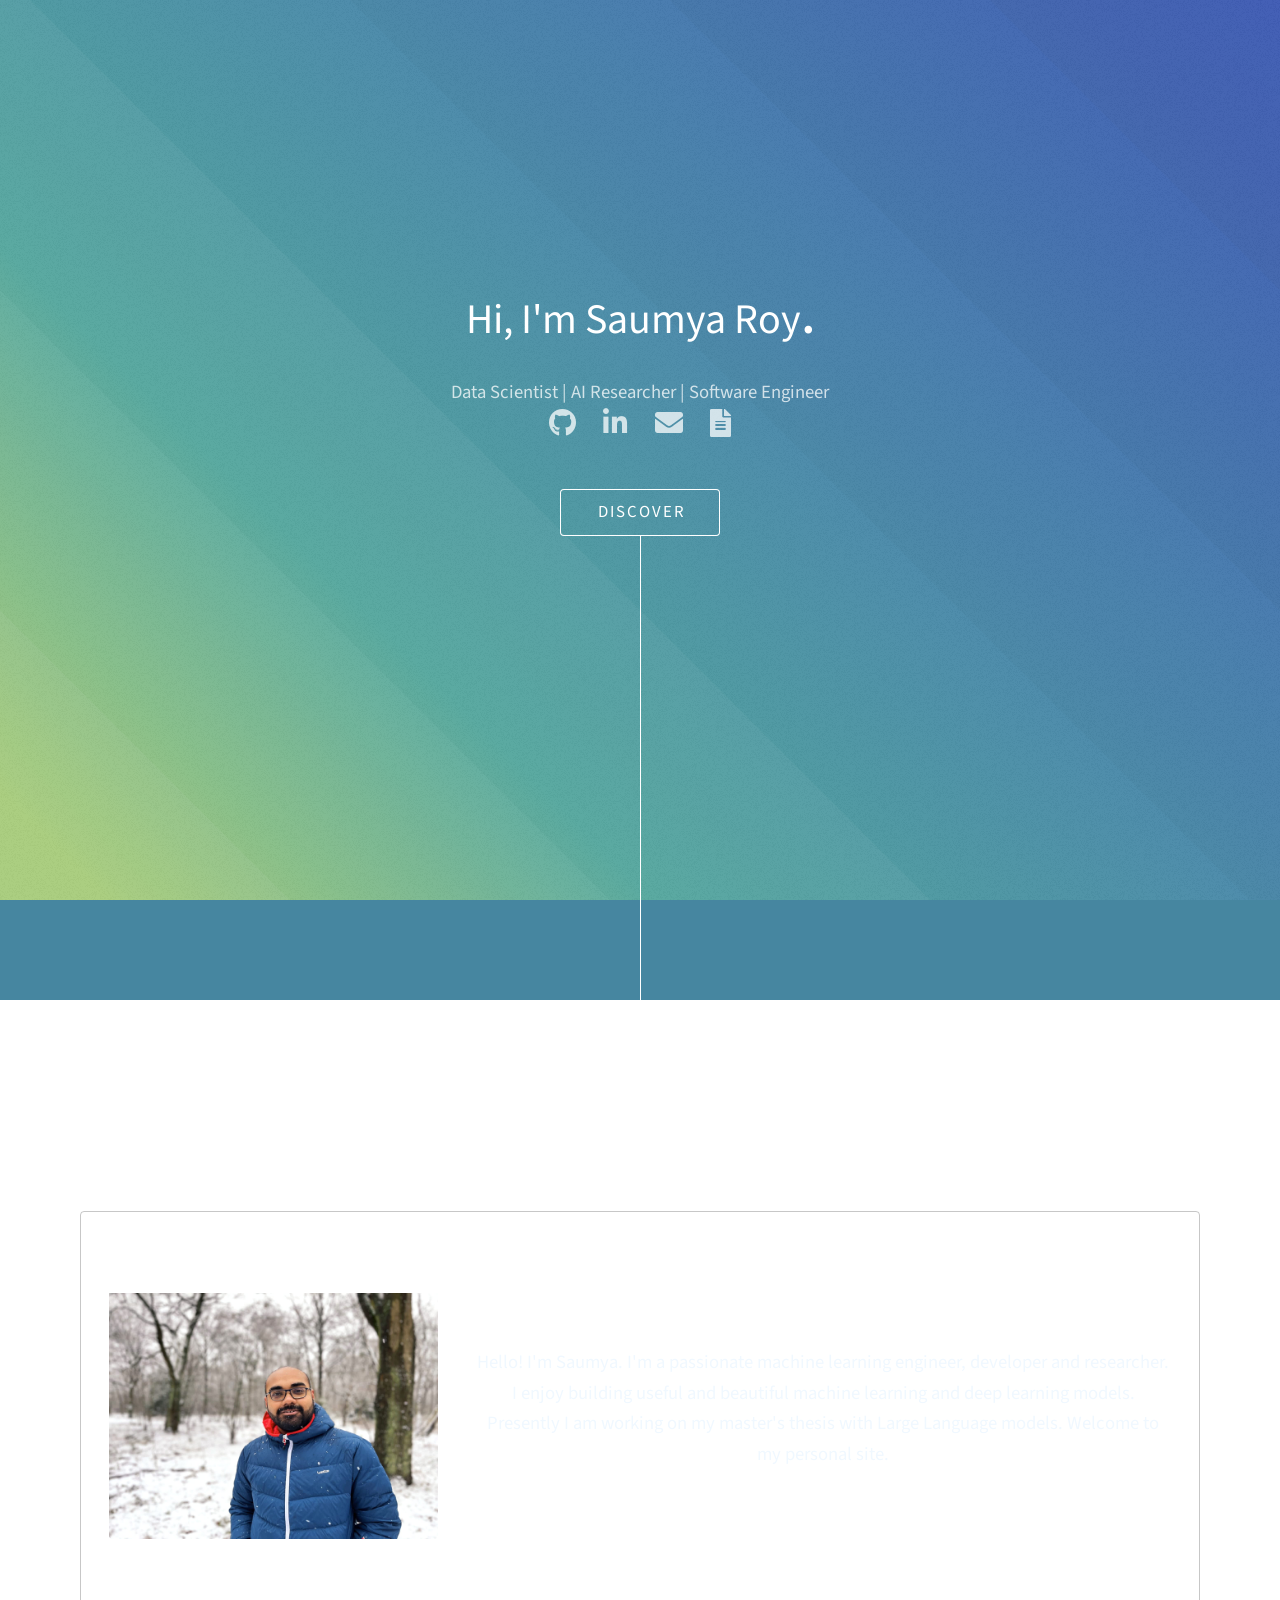
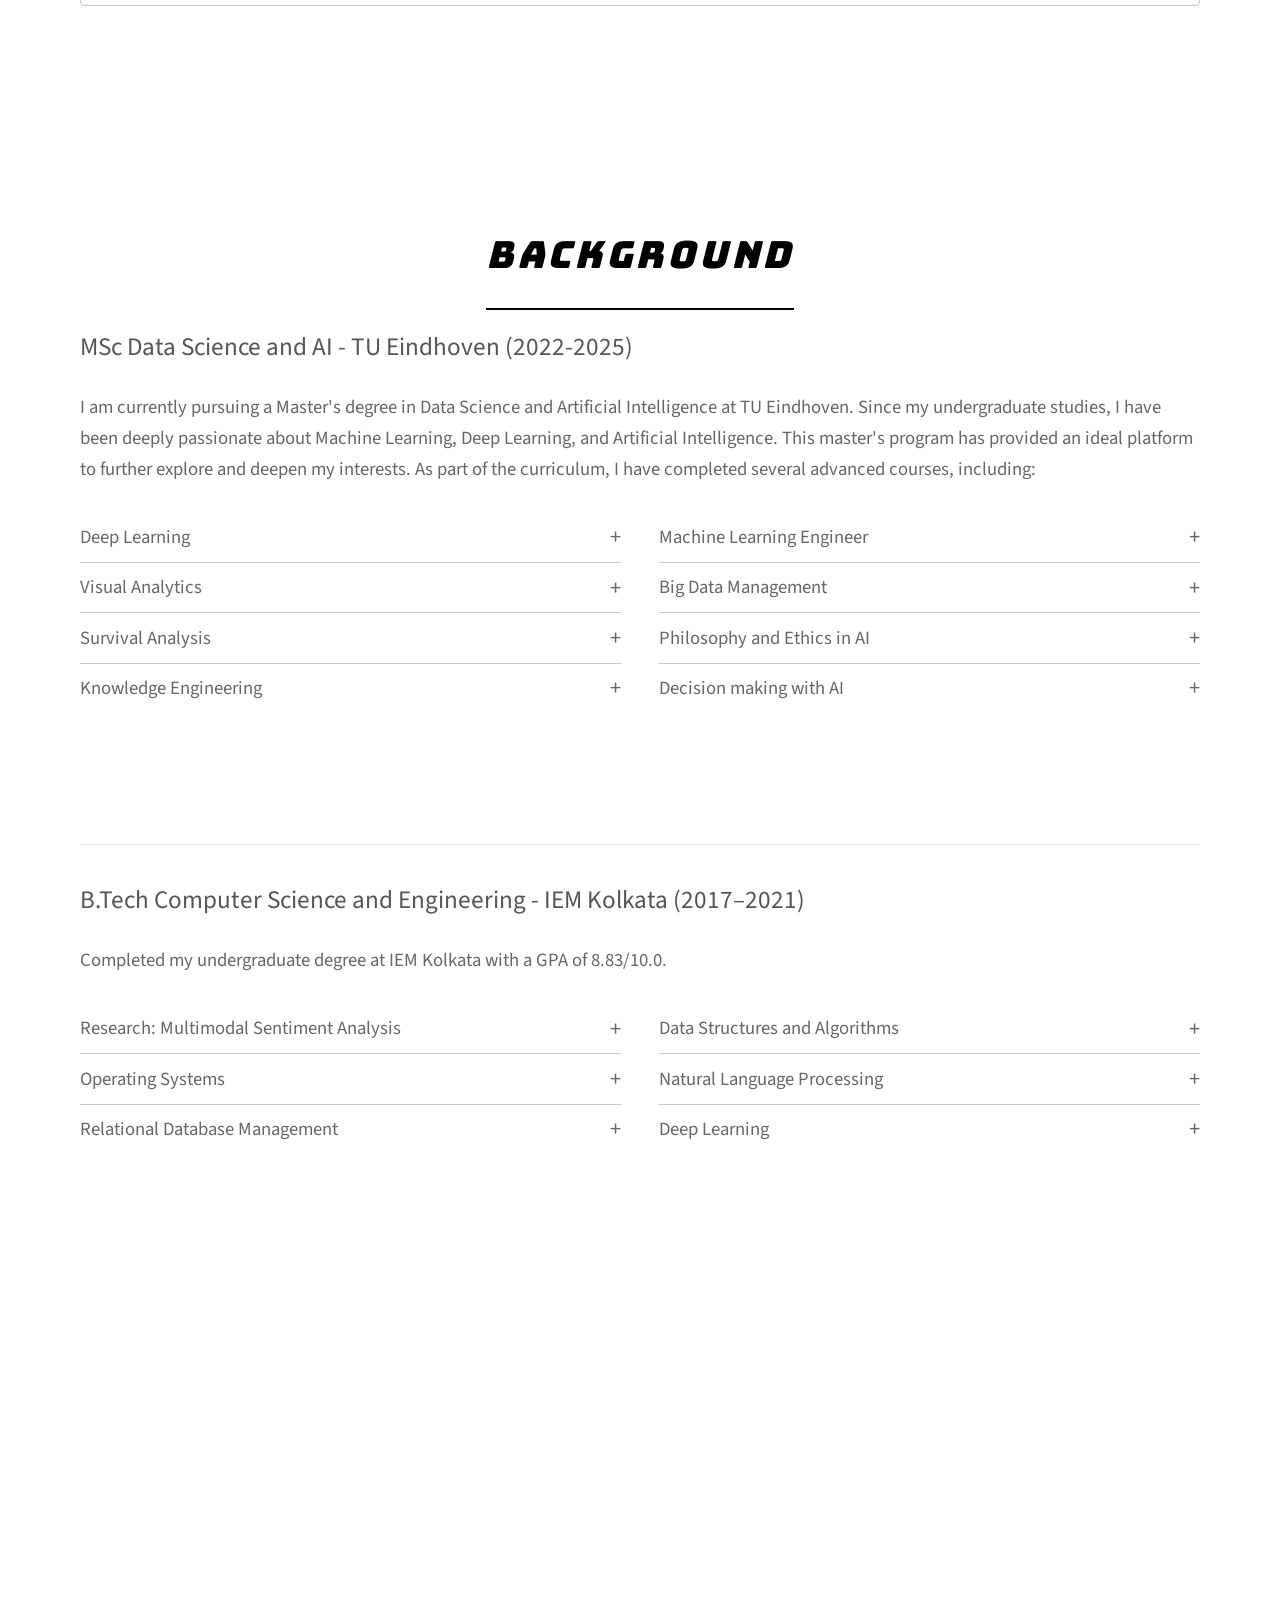
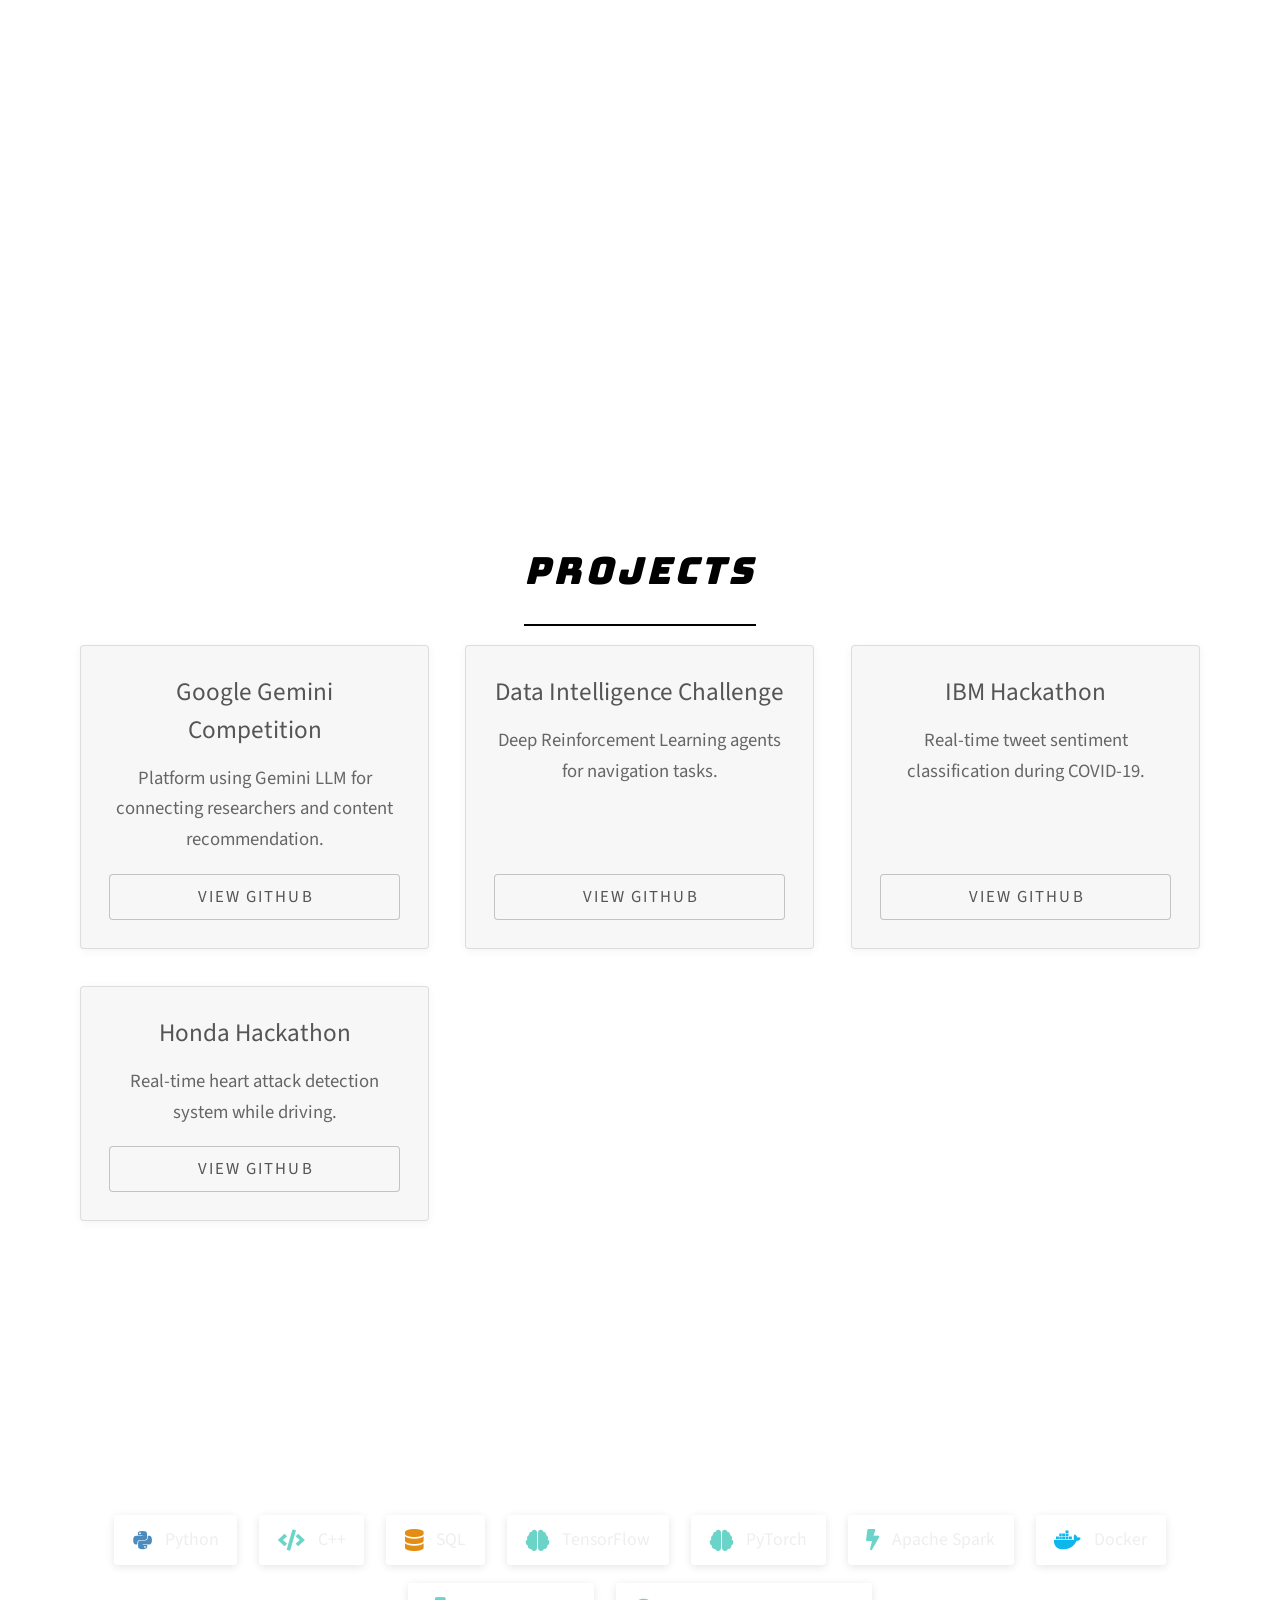
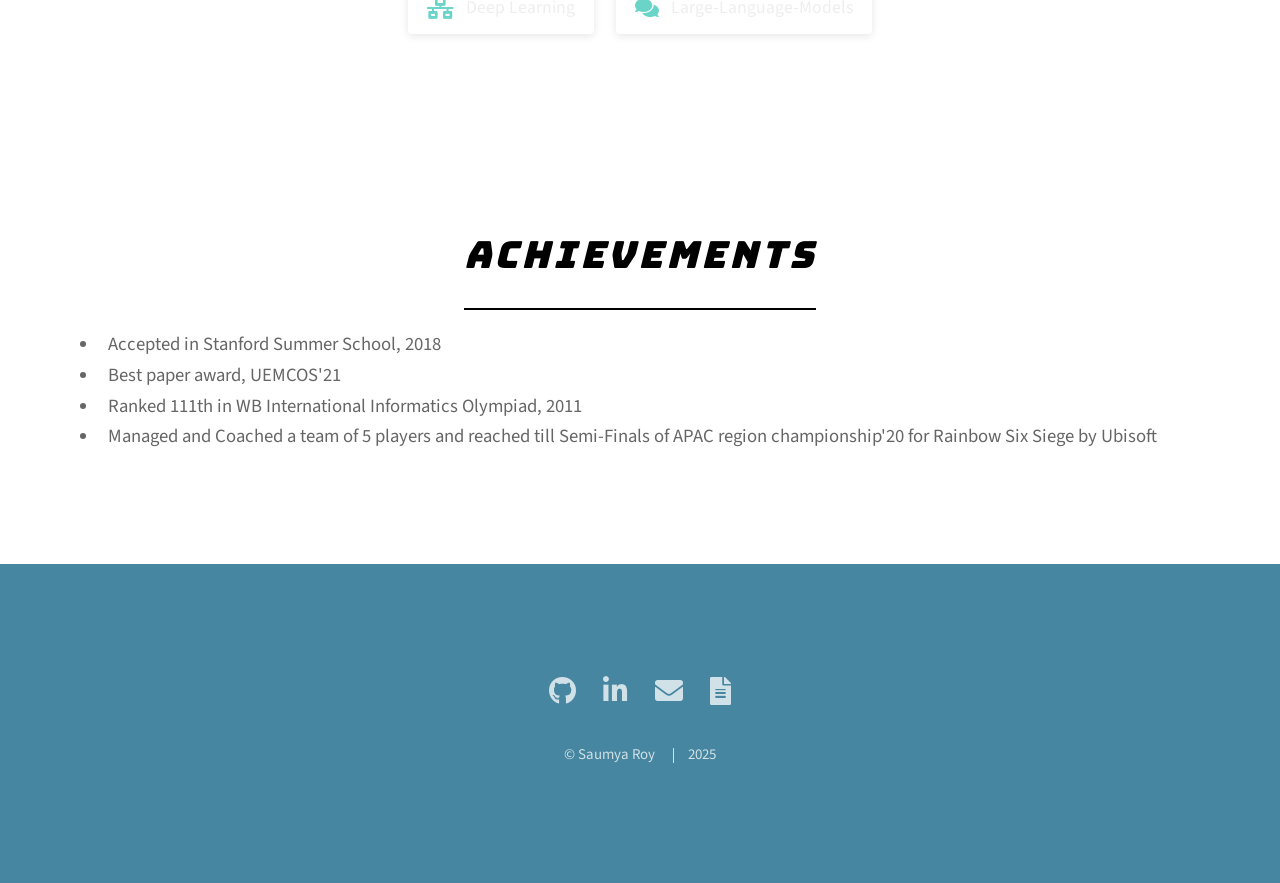
==== index.html @ cb64d730 "Updated courses" ====
<!DOCTYPE HTML>
<html>
	<head>
		<title>Saumya Roy - Portfolio</title>
		<meta charset="utf-8" />
		<meta name="viewport" content="width=device-width, initial-scale=1, user-scalable=no" />
		<link rel="stylesheet" href="assets/css/fontawesome-all.min.css" />
		<link rel="stylesheet" href="assets/css/main.css" />
		<noscript><link rel="stylesheet" href="assets/css/noscript.css" /></noscript>
		<link href="https://api.fontshare.com/v2/css?f[]=satoshi@500&display=swap" rel="stylesheet"> <noscript><link rel="stylesheet" href="assets/css/noscript.css" /></noscript>
	</head>
	<body class="is-preload">

		<section id="header">
			<div class="inner">
				<h1 class="typewriter-container">Hi, I'm <strong>Saumya Roy</strong></h1>
				<p>Data Scientist | AI Researcher | Software Engineer</p>
				<ul class="icons">
					<li><a href="https://github.com/Roy-C4" class="icon brands alt fa-github" target="_blank"><span class="label">GitHub</span></a></li>
					<li><a href="https://www.linkedin.com/in/saumyar2d2" class="icon brands alt fa-linkedin-in" target="_blank"><span class="label">LinkedIn</span></a></li>
					<li><a href="mailto:s.roy1@student.tue.nl" class="icon solid alt fa-envelope"><span class="label">Email</span></a></li>
					<li><a href="assets/Saumya_Roy_CV.pdf" class="icon solid alt fa-file-alt" target="_blank"><span class="label">CV</span></a></li>
					</ul>
				<ul class="actions special">
					<li><a href="#zero" class="button scrolly"><span class="discover-text-effect">Discover</span></a></li>
					</ul>
			</div>
		</section>

        <section id="zero" class="main style2">
			<div class="container">
				<header class="major special">
					<h2 class="section-title-shadow-effect">About Me</h2>
				</header>
				<div class="box scroll-reveal">
					<div class="row" style="display: flex; justify-content: center; align-items: center; text-align: center;">
						<div class="col-4 col-12-medium">
							<span class="image fit"><img src="images/image1.jpeg" alt="Profile photo" style="padding-top: 16%" /></span>
						</div>
						<div class="col-8 col-12-medium" style="color:aliceblue">
							<p>Hello! I'm Saumya. I'm a passionate machine learning engineer, developer and researcher. I enjoy building useful and beautiful machine learning and deep learning models. Presently I am working on my master's thesis with Large Language models. Welcome to my personal site.</p>
						</div>
					</div>
				</div>
			</div>
		</section>

		<section id="one" class="main style1">
			<div class="container">
				<header class="major special">
					<h2 class="section-title-shadow-effect">Background</h2>
				</header>

				<div class="degree-program scroll-reveal">
					<h3><strong>MSc Data Science and AI</strong> - TU Eindhoven (2022-2025)</h3>
					<p>I am currently pursuing a Master's degree in Data Science and Artificial Intelligence at TU Eindhoven. Since my undergraduate studies, I have been deeply passionate about Machine Learning, Deep Learning, and Artificial Intelligence. This master's program has provided an ideal platform to further explore and deepen my interests. As part of the curriculum, I have completed several advanced courses, including:</p>
					<div class="row courses-container">
						<div class="col-6 col-12-medium">
							<ul class="alt courses-list">
								<li>
									<div class="course-toggle">Deep Learning <span class="toggle-icon">+</span></div>
									<div class="course-details">
										<p>We collaborated in teams on two major assignments. These involved developing deep learning models for image classification and generation using architectures such as Siamese Networks, PixelRNNs, and U-Nets.</p>
									</div>
								</li>
								<li>
									<div class="course-toggle">Visual Analytics <span class="toggle-icon">+</span></div>
									<div class="course-details">
										<p>We collaborated in groups to create a complete ML application that could be used by firefighters to analyse and predict the magnitude of forest fires in California.</p>
									</div>
								</li>
                                <li>
                                    <div class="course-toggle">Survival Analysis <span class="toggle-icon">+</span></div>
									<div class="course-details">
										<p>We collaborated in group to perform a reliability analysis of the DirtSlurper3000 robot vacuum by examining the failure times of its battery, IR sensor, and impact sensor over five years. We applied Kaplan-Meier estimations, Cox proportional hazards models, and various parametric methods to assess how factors like pet ownership and carpet density affect component lifetimes. Our findings informed recommendations for design improvements, highlighting key risk factors and guiding the manufacturer toward enhanced durability in demanding home environments.</p>
                                    </div>
                                </li>
                                <li>
                                    <div class="course-toggle">Knowledge Engineering <span class="toggle-icon">+</span></div>
									<div class="course-details">
                                        <p>Designed and implemented a knowledge graph to identify influential Indian celebrities by integrating multi-source datasets (news headlines, movies, TV shows, and music) using RDF-based ontology modeling. Applied data cleaning, normalization (MinMaxScaler), and sentiment analysis (TextBlob) to extract popularity metrics across media types. Extended datasets via Spotify and MusicBrainz APIs to enrich metadata. Developed SPARQL queries to enable client-specific insights, supporting market strategy through data-driven celebrity profiling. Demonstrated expertise in data engineering, semantic technologies, and graph-based analytics to deliver a scalable and interpretable solution.</p>
                                    </div>
                                </li>
							</ul>
						</div>
						<div class="col-6 col-12-medium">
							<ul class="alt courses-list">
								<li>
									<div class="course-toggle">Machine Learning Engineer <span class="toggle-icon">+</span></div>
									<div class="course-details">
										<p>We were tasked with building classification models using the MNIST Sign Language dataset. The objective was to accurately recognize hand-sign digits by developing end-to-end machine learning pipelines, implementing ensemble methods, and designing Convolutional Neural Network (CNN) architectures for improved performance.</p>
									</div>
								</li>
								<li>
									<div class="course-toggle">Big Data Management <span class="toggle-icon">+</span></div>
									<div class="course-details">
										<p>We implemented a comprehensive data processing pipeline using Apache Spark with both DataFrames and RDDs. The project involved working on large-scale user-song rating data, applying SQL queries, RDD transformations, and advanced Spark optimizations. We computed user statistics, identified patterns (e.g., “grumpiest” user), built sparse vectors, calculated cosine similarity, and implemented Flajolet-Martin sketches to estimate distinct song counts. Additionally, we optimized large-scale joins using broadcast variables, Cartesian products, and pruning techniques to reduce network and memory overhead. Technologies used included PySpark, SQL, RDD persistence, hash functions, and sparse matrix operations.</p>
									</div>
								</li>
                                <li>
                                    <div class="course-toggle">Philosophy and Ethics in AI <span class="toggle-icon">+</span></div>
									<div class="course-details">
                                        <p>Independently explored the ethical and philosophical challenges of AI technologies, focusing on real-world implications of fairness, transparency, accountability, and privacy. Analyzed key AI paradigms (e.g., symbolic vs. connectionist), the Turing Test, and ethical frameworks to build a strong foundation in responsible AI development. This project emphasized the importance of human-centered design and bias mitigation—critical considerations for deploying trustworthy AI solutions in industry.</p>
                                    </div>
                                </li>
                                <li>
									<div class="course-toggle">Decision making with AI <span class="toggle-icon">+</span></div>
									<div class="course-details">
										<p>Applied and optimized AI algorithms across diverse decision-making tasks. Designed a genetic algorithm using DEAP to model financial workflows, optimizing Petri net configurations and hyperparameters for maximum system performance. Implemented convolutional neural networks (CNNs) with hyperparameter tuning via random search and Bayesian optimization using HyperOpt and PyTorch, achieving high classification accuracy on a real-world product defect dataset. Developed and trained deep reinforcement learning (DRL) agents—DQN, PPO, A2C, and Maskable PPO—for the bounded knapsack problem using Stable Baselines3, demonstrating substantial improvements via action masking and reward shaping. Key skills: optimization, deep learning, PyTorch, DRL, hyperparameter tuning, evolutionary algorithms, and model evaluation.</p>
									</div>
								</li>
							</ul>
						</div>
					</div>
				</div>

                <hr class="major" />

				<div class="degree-program scroll-reveal">
                    <h3><strong>B.Tech Computer Science and Engineering</strong> - IEM Kolkata (2017–2021)</h3>
                    <p>Completed my undergraduate degree at IEM Kolkata with a GPA of 8.83/10.0.</p>
					<div class="row courses-container">
                        <div class="col-6 col-12-medium">
                            <ul class="alt courses-list">
                                <li>
                                    <div class="course-toggle">Research: Multimodal Sentiment Analysis <span class="toggle-icon">+</span></div>
									<div class="course-details">
                                        <p>Conducted research in the field of multimodal sentiment analysis, developing deep learning models that integrate textual and acoustic features to detect emotional cues in speech. Published two peer-reviewed papers:</p>
                                        <ul>
                                            <li style="border-top: none; padding-top: 0;">
                                                <strong><a href="https://ieeexplore.ieee.org/document/9791745" target="_blank" style="color:#007bff; text-decoration: underline;">
                                                Multimodal Sentiment Analysis using Deep Neural Networks</a></strong> – Presented at IRTM’22 and published in IEEE Xplore.
                                            </li>
                                            <li style="border-top: none; padding-top: 0;">
                                                <strong><a href="https://link.springer.com/chapter/10.1007/978-981-19-0745-6_10" target="_blank" style="color:#007bff; text-decoration: underline;">
                                                Comparative Study of Sentiment Analysis of Human Speech using 2D-CNN and Dense Neural Network</a></strong> – Published in ICCTA’21 (Springer LNNS).
                                            </li>
                                        </ul>
                                    </div>
                                </li>
                                <li>
                                    <div class="course-toggle">Operating Systems <span class="toggle-icon">+</span></div>
									<div class="course-details">
                                        <p>
											Learned core operating system concepts like processes, memory management, file systems, and scheduling. Gained hands-on experience with system calls, threads, and basic synchronization.
										</p>
                                    </div>
                                </li>
                                <li>
                                    <div class="course-toggle">Relational Database Management<span class="toggle-icon">+</span></div>
										<div class="course-details">
											<p>
												Gained hands-on experience in designing, implementing, and querying relational databases using SQL. Covered key concepts including data modeling, normalization, relational algebra, indexing, and transaction management. Worked with database systems like MySQL and PostgreSQL to perform CRUD operations, create joins, and manage constraints and relationships effectively.
												<br><br>
												Completed a project to develop a fully functional Hospital Management System, involving the design of database schemas, implementation of entity relationships, and creation of interactive SQL queries to manage patient records, appointments, doctors, and billing data.
											</p>
										</div>

                                </li>
                            </ul>
                        </div>
                        <div class="col-6 col-12-medium">
                             <ul class="alt courses-list">
                                <li>
                                    <div class="course-toggle">Data Structures and Algorithms <span class="toggle-icon">+</span></div>
									<div class="course-details">
										<p>
											Acquired a strong foundation in fundamental data structures and algorithms, including arrays, linked lists, stacks, queues, trees, graphs, and hash tables, along with algorithmic techniques such as binary search, recursion, sorting, and traversal methods like BFS and DFS.
										</p>
										<strong>
											<a href="https://leetcode.com/u/SR2D2/" target="_blank" class="btn btn-primary">
												View LeetCode Profile
											</a>
										</strong>
									</div>
                                </li>
                                <li>
                                    <div class="course-toggle">Natural Language Processing <span class="toggle-icon">+</span></div>
									<div class="course-details">
                                        <p>Studied the fundamentals of Natural Language Processing.</p>
                                    </div>
                                </li>
                                <li>
                                    <div class="course-toggle">Deep Learning <span class="toggle-icon">+</span></div>
									<div class="course-details">
                                        <p>Gained experience in Deep Learning with Keras. Developed practical skills in building and evaluating neural network models, enabling efficient problem-solving in real-world AI applications.</p>
                                    </div>
                                </li>
                             </ul>
                        </div>
                    </div>
				</div>
			</div>
		</section>


		<section id="experience" class="main style2">
			<div class="container">
			  <header class="major special">
				<h2 class="section-title-shadow-effect">Professional Experience</h2>
			  </header>
			  <div class="timeline">
				<div class="timeline-item scroll-reveal"> <div class="timeline-content timeline-card">
						<div class="timeline-date">2019 - 2020</div>
						<h3>Undergraduate Research Assistant</h3>
						<p><i>UEM Kolkata</i></p>
						<ul class="timeline-details">
						<li>Developed a multimodal sentiment analysis model, resulting in a paper published in <strong>IRTM’22 (IEEE Xplore)</strong>.</li>
						<li>Conducted a “Comparative Study of Sentiment Analysis of Human Speech using 2D-CNN and Dense Neural Network,” published in <strong>ICCTA’21 (Springer LNNS)</strong>.</li>
						</ul>
					</div>
				</div>
				<div class="timeline-item scroll-reveal"> <div class="timeline-content timeline-card">
						<div class="timeline-date">2021</div>
						<h3>Cybersecurity Risk Associate</h3>
						<p><i>PwC India</i></p>
						<ul class="timeline-details">
						<li>Collaborated with cross-functional teams to enhance data security by improving user access provisioning and deprovisioning processes.</li>
						<li>Performed risk assessments and Sarbanes-Oxley (SOX) Act testing to reduce access-related vulnerabilities and ensure compliance.</li>
						</ul>
					</div>
				</div>
				<div class="timeline-item scroll-reveal"> <div class="timeline-content timeline-card">
						<div class="timeline-date">April 2023 - October 2023</div>
						<h3>Software Engineer Intern</h3>
						<p><i>ASML Netherlands</i></p>
						<ul class="timeline-details">
						<li>Developed a Python/PostgreSQL solution for automatically terminating background algorithms that exceeded execution time limits.</li>
						<li>Implemented a deadlock prevention mechanism for concurrent processes in the IPVD tool, improving system stability.</li>
						</ul>
					</div>
				</div>
				<div class="timeline-item scroll-reveal"> <div class="timeline-content timeline-card">
					  <div class="timeline-date">October 2024 - Present</div>
					  <h3>Graduate Research Assistant</h3>
					  <p><i>TU Eindhoven</i></p>
					  <ul class="timeline-details">
						<li>Working with Llama 3.1, Mixtral, GPT-Neo, and DeepSeek to generate personas and analyze persuasiveness in a convincer-skeptic scenario via prompt engineering and fine-tuning.</li>
						<li>Investigating how higher persuasiveness might correlate with biases and tendencies toward sycophancy, leveraging large-scale evaluation and interpretability methods.</li>
					  </ul>
				  </div>
				</div>
			  </div>
			</div>
		</section>

		<section id="three" class="main style1 special">
			<div class="container">
				<header class="major special">
					<h2 class="section-title-shadow-effect">Projects</h2>
				</header>
				<div class="row gtr-uniform">
					<div class="col-4 col-12-medium scroll-reveal"> <div class="box project-box">
							<h3>Google Gemini Competition</h3>
							<p>Platform using Gemini LLM for connecting researchers and content recommendation.</p>
							<a href="https://ai.google.dev/competition/projects/operon" class="button" target="_blank">View GitHub</a>
						</div>
					</div>
					<div class="col-4 col-12-medium scroll-reveal"> <div class="box project-box">
							<h3>Data Intelligence Challenge</h3>
							<p>Deep Reinforcement Learning agents for navigation tasks.</p>
							<a href="https://github.com/Roy-C4/Data-Intelligence-Challenge-2023" class="button" target="_blank">View GitHub</a>
						</div>
					</div>
					<div class="col-4 col-12-medium scroll-reveal"> <div class="box project-box">
							<h3>IBM Hackathon</h3>
							<p>Real-time tweet sentiment classification during COVID-19.</p>
							<a href="https://github.com/Roy-C4/IBM-hackathon" class="button" target="_blank">View GitHub</a>
						</div>
					</div>
					<div class="col-4 col-12-medium scroll-reveal"> <div class="box project-box">
						<h3>Honda Hackathon</h3>
						<p>Real-time heart attack detection system while driving.</p>
						<a href="https://github.com/Roy-C4/Honda_Hackathon" class="button" target="_blank">View GitHub</a>
					</div>
				</div>
				</div>
			</div>
		</section>


		<section id="four" class="main style2 special">
			<div class="container scroll-reveal">
				<header class="major special">
					<h2 class="section-title-shadow-effect">Technical Skills</h2>
				</header>
                <ul class="skills-list">
                    <li><i class="fab fa-python skill-icon"></i> Python</li>
                    <li><i class="fas fa-code skill-icon"></i> C++</li>
                    <li><i class="fas fa-database skill-icon"></i> SQL</li>
                    <li><i class="fas fa-brain skill-icon"></i> TensorFlow</li>
                    <li><i class="fas fa-brain skill-icon"></i> PyTorch</li>
                    <li><i class="fas fa-bolt skill-icon"></i> Apache Spark</li>
                    <li><i class="fab fa-docker skill-icon"></i> Docker</li>
                    <li><i class="fas fa-network-wired skill-icon"></i> Deep Learning</li>
                    <li><i class="fas fa-comments skill-icon"></i> Large-Language-Models</li>
                </ul>
			</div>
		</section>

		<section id="five" class="main style1">
			<div class="container scroll-reveal">
				<header class="major special">
					<h2 class="section-title-shadow-effect">Achievements</h2>
				</header>
				<ul>
					<li>Accepted in Stanford Summer School, 2018</li>
					<li>Best paper award, UEMCOS'21</li>
					<li>Ranked 111th in WB International Informatics Olympiad, 2011</li>
					<li>Managed and Coached a team of 5 players and reached till Semi-Finals of APAC region championship'20 for Rainbow Six Siege by Ubisoft</li>
				</ul>
			</div>
		</section>

		<section id="footer">
			<ul class="icons">
				<li><a href="https://github.com/Roy-C4" class="icon brands alt fa-github" target="_blank"><span class="label">GitHub</span></a></li>
				<li><a href="https://www.linkedin.com/in/saumyar2d2" class="icon brands alt fa-linkedin-in" target="_blank"><span class="label">LinkedIn</span></a></li>
				<li><a href="mailto:s.roy1@student.tue.nl" class="icon solid alt fa-envelope"><span class="label">Email</span></a></li>
                <li><a href="assets/Saumya_Roy_CV.pdf" class="icon solid alt fa-file-alt" target="_blank"><span class="label">CV</span></a></li>
                </ul>
			<ul class="copyright">
				<li>&copy; Saumya Roy</li>
				<li>2025</a></li>
			</ul>
		</section>

		<script src="assets/js/jquery.min.js"></script>
		<script src="assets/js/jquery.scrolly.min.js"></script>
		<script src="assets/js/browser.min.js"></script>
		<script src="assets/js/breakpoints.min.js"></script>
		<script src="assets/js/util.js"></script>
		<script src="assets/js/main.js"></script>
	</body>
</html>
---- assets/css/main.css ----
@import url("fontawesome-all.min.css");
@import url("https://fonts.googleapis.com/css?family=Source+Sans+Pro:300,300italic,400,400italic");
@import url('https://fonts.googleapis.com/css2?family=Bungee&display=swap');
@import url("https://api.fontshare.com/v2/css?f[]=satoshi@500&display=swap");
/*
	Photon by HTML5 UP
	html5up.net | @ajlkn
	Free for personal and commercial use under the CCA 3.0 license (html5up.net/license)
*/

html, body, div, span, applet, object,
iframe, h1, h2, h3, h4, h5, h6, p, blockquote,
pre, a, abbr, acronym, address, big, cite,
code, del, dfn, em, img, ins, kbd, q, s, samp,
small, strike, strong, sub, sup, tt, var, b,
u, i, center, dl, dt, dd, ol, ul, li, fieldset,
form, label, legend, table, caption, tbody,
tfoot, thead, tr, th, td, article, aside,
canvas, details, embed, figure, figcaption,
footer, header, hgroup, menu, nav, output, ruby,
section, summary, time, mark, audio, video {
	margin: 0;
	padding: 0;
	border: 0;
	font-size: 100%;
	font: inherit;
	vertical-align: baseline;}

article, aside, details, figcaption, figure,
footer, header, hgroup, menu, nav, section {
	display: block;}

body {
	line-height: 1;
}

ol, ul {
	list-style: none;
}

blockquote, q {
	quotes: none;
}

	blockquote:before, blockquote:after, q:before, q:after {
		content: '';
		content: none;
	}

table {
	border-collapse: collapse;
	border-spacing: 0;
}

body {
	-webkit-text-size-adjust: none;
}

mark {
	background-color: transparent;
	color: inherit;
}

input::-moz-focus-inner {
	border: 0;
	padding: 0;
}

input, select, textarea {
	-moz-appearance: none;
	-webkit-appearance: none;
	-ms-appearance: none;
	appearance: none;
}

/* Basic */

	html {
		box-sizing: border-box;
	}

	*, *:before, *:after {
		box-sizing: inherit;
	}

	body {
		background: #fff;
	}

		body.is-preload *, body.is-preload *:before, body.is-preload *:after {
			-moz-animation: none !important;
			-webkit-animation: none !important;
			-ms-animation: none !important;
			animation: none !important;
			-moz-transition: none !important;
			-webkit-transition: none !important;
			-ms-transition: none !important;
			transition: none !important;
		}

	body, input, select, textarea {
		color: #666;
		font-family: "Satoshi", Helvetica, sans-serif;
		font-size: 16pt;
		font-weight: 400;
		line-height: 1.65em;
	}

	a {
		-moz-transition: color 0.2s ease-in-out, border-color 0.2s ease-in-out;
		-webkit-transition: color 0.2s ease-in-out, border-color 0.2s ease-in-out;
		-ms-transition: color 0.2s ease-in-out, border-color 0.2s ease-in-out;
		transition: color 0.2s ease-in-out, border-color 0.2s ease-in-out;
		border-bottom: dotted 1px #666;
		color: inherit;
		text-decoration: none;
	}

		a:hover {
			border-bottom-color: transparent !important;
			color: #6bd4c8;
		}

	strong, b {
		color: #555;
		font-weight: 400;
	}

	em, i {
		font-style: italic;
	}

	p {
		margin: 0 0 2em 0;
	}

	h1, h2, h3, h4, h5, h6 {
		color: #555;
		line-height: 1em;
		margin: 0 0 1em 0;
	}

		h1 a, h2 a, h3 a, h4 a, h5 a, h6 a {
			color: inherit;
			text-decoration: none;
		}

	h1 {
		font-size: 2.25em;
		line-height: 1.35em;
	}

	h2 {
		font-size: 2em;
		line-height: 1.35em;
	}

	h3 {
		font-size: 1.35em;
		line-height: 1.5em;
	}

	h4 {
		font-size: 1.25em;
		line-height: 1.5em;
	}

	h5 {
		font-size: 0.9em;
		line-height: 1.5em;
	}

	h6 {
		font-size: 0.7em;
		line-height: 1.5em;
	}

	sub {
		font-size: 0.8em;
		position: relative;
		top: 0.5em;
	}

	sup {
		font-size: 0.8em;
		position: relative;
		top: -0.5em;
	}

	hr {
		border: 0;
		border-bottom: solid 1px rgba(144, 144, 144, 0.5);
		margin: 2em 0;
	}

		hr.major {
			margin: 3em 0;
		}

	blockquote {
		border-left: solid 4px rgba(144, 144, 144, 0.5);
		font-style: italic;
		margin: 0 0 2em 0;
		padding: 0.5em 0 0.5em 2em;
	}

	code {
		background: rgba(144, 144, 144, 0.075);
		border-radius: 4px;
		border: solid 1px rgba(144, 144, 144, 0.5);
		font-family: "Courier New", monospace;
		font-size: 0.9em;
		margin: 0 0.25em;
		padding: 0.25em 0.65em;
	}

	pre {
		-webkit-overflow-scrolling: touch;
		font-family: "Courier New", monospace;
		font-size: 0.9em;
		margin: 0 0 2em 0;
	}

		pre code {
			display: block;
			line-height: 1.75em;
			padding: 1em 1.5em;
			overflow-x: auto;
		}

	.align-left {
		text-align: left;
	}

	.align-center {
		text-align: center;
	}

	.align-right {
		text-align: right;
	}

/* Container */

	.container {
		margin: 0 auto;
		max-width: calc(100% - 4em);
		width: 60em;
	}

		.container.xsmall {
			width: 15em;
		}

		.container.small {
			width: 30em;
		}

		.container.medium {
			width: 45em;
		}

		.container.large {
			width: 75em;
		}

		.container.xlarge {
			width: 90em;
		}

		.container.max {
			width: 100%;
		}

		@media screen and (max-width: 980px) {

			.container {
				max-width: 100% !important;
				width: 100% !important;
			}

		}

		@media screen and (max-width: 480px) {

			.container {
				max-width: calc(100% - 3em);
			}

		}

/* Row */

	.row {
		display: flex;
		flex-wrap: wrap;
		box-sizing: border-box;
		align-items: stretch;
	}

		.row > * {
			box-sizing: border-box;
		}

		.row.gtr-uniform > * > :last-child {
			margin-bottom: 0;
		}

		.row.aln-left {
			justify-content: flex-start;
		}

		.row.aln-center {
			justify-content: center;
		}

		.row.aln-right {
			justify-content: flex-end;
		}

		.row.aln-top {
			align-items: flex-start;
		}

		.row.aln-middle {
			align-items: center;
		}

		.row.aln-bottom {
			align-items: flex-end;
		}

		.row > .imp {
			order: -1;
		}

		.row > .col-1 {
			width: 8.33333%;
		}

		.row > .off-1 {
			margin-left: 8.33333%;
		}

		.row > .col-2 {
			width: 16.66667%;
		}

		.row > .off-2 {
			margin-left: 16.66667%;
		}

		.row > .col-3 {
			width: 25%;
		}

		.row > .off-3 {
			margin-left: 25%;
		}

		.row > .col-4 {
			width: 33.33333%;
		}

		.row > .off-4 {
			margin-left: 33.33333%;
		}

		.row > .col-5 {
			width: 41.66667%;
		}

		.row > .off-5 {
			margin-left: 41.66667%;
		}

		.row > .col-6 {
			width: 50%;
		}

		.row > .off-6 {
			margin-left: 50%;
		}

		.row > .col-7 {
			width: 58.33333%;
		}

		.row > .off-7 {
			margin-left: 58.33333%;
		}

		.row > .col-8 {
			width: 66.66667%;
		}

		.row > .off-8 {
			margin-left: 66.66667%;
		}

		.row > .col-9 {
			width: 75%;
		}

		.row > .off-9 {
			margin-left: 75%;
		}

		.row > .col-10 {
			width: 83.33333%;
		}

		.row > .off-10 {
			margin-left: 83.33333%;
		}

		.row > .col-11 {
			width: 91.66667%;
		}

		.row > .off-11 {
			margin-left: 91.66667%;
		}

		.row > .col-12 {
			width: 100%;
		}

		.row > .off-12 {
			margin-left: 100%;
		}

		.row.gtr-0 {
			margin-top: 0;
			margin-left: 0em;
		}

			.row.gtr-0 > * {
				padding: 0 0 0 0em;
			}

			.row.gtr-0.gtr-uniform {
				margin-top: 0em;
			}

				.row.gtr-0.gtr-uniform > * {
					padding-top: 0em;
				}

		.row.gtr-25 {
			margin-top: 0;
			margin-left: -0.5em;
		}

			.row.gtr-25 > * {
				padding: 0 0 0 0.5em;
			}

			.row.gtr-25.gtr-uniform {
				margin-top: -0.5em;
			}

				.row.gtr-25.gtr-uniform > * {
					padding-top: 0.5em;
				}

		.row.gtr-50 {
			margin-top: 0;
			margin-left: -1em;
		}

			.row.gtr-50 > * {
				padding: 0 0 0 1em;
			}

			.row.gtr-50.gtr-uniform {
				margin-top: -1em;
			}

				.row.gtr-50.gtr-uniform > * {
					padding-top: 1em;
				}

		.row {
			margin-top: 0;
			margin-left: -2em;
		}

			.row > * {
				padding: 0 0 0 2em;
			}

			.row.gtr-uniform {
				margin-top: -2em;
			}

				.row.gtr-uniform > * {
					padding-top: 2em;
				}

		.row.gtr-150 {
			margin-top: 0;
			margin-left: -3em;
		}

			.row.gtr-150 > * {
				padding: 0 0 0 3em;
			}

			.row.gtr-150.gtr-uniform {
				margin-top: -3em;
			}

				.row.gtr-150.gtr-uniform > * {
					padding-top: 3em;
				}

		.row.gtr-200 {
			margin-top: 0;
			margin-left: -4em;
		}

			.row.gtr-200 > * {
				padding: 0 0 0 4em;
			}

			.row.gtr-200.gtr-uniform {
				margin-top: -4em;
			}

				.row.gtr-200.gtr-uniform > * {
					padding-top: 4em;
				}

		@media screen and (max-width: 1680px) {

			.row {
				display: flex;
				flex-wrap: wrap;
				box-sizing: border-box;
				align-items: stretch;
			}

				.row > * {
					box-sizing: border-box;
				}

				.row.gtr-uniform > * > :last-child {
					margin-bottom: 0;
				}

				.row.aln-left {
					justify-content: flex-start;
				}

				.row.aln-center {
					justify-content: center;
				}

				.row.aln-right {
					justify-content: flex-end;
				}

				.row.aln-top {
					align-items: flex-start;
				}

				.row.aln-middle {
					align-items: center;
				}

				.row.aln-bottom {
					align-items: flex-end;
				}

				.row > .imp-xlarge {
					order: -1;
				}

				.row > .col-1-xlarge {
					width: 8.33333%;
				}

				.row > .off-1-xlarge {
					margin-left: 8.33333%;
				}

				.row > .col-2-xlarge {
					width: 16.66667%;
				}

				.row > .off-2-xlarge {
					margin-left: 16.66667%;
				}

				.row > .col-3-xlarge {
					width: 25%;
				}

				.row > .off-3-xlarge {
					margin-left: 25%;
				}

				.row > .col-4-xlarge {
					width: 33.33333%;
				}

				.row > .off-4-xlarge {
					margin-left: 33.33333%;
				}

				.row > .col-5-xlarge {
					width: 41.66667%;
				}

				.row > .off-5-xlarge {
					margin-left: 41.66667%;
				}

				.row > .col-6-xlarge {
					width: 50%;
				}

				.row > .off-6-xlarge {
					margin-left: 50%;
				}

				.row > .col-7-xlarge {
					width: 58.33333%;
				}

				.row > .off-7-xlarge {
					margin-left: 58.33333%;
				}

				.row > .col-8-xlarge {
					width: 66.66667%;
				}

				.row > .off-8-xlarge {
					margin-left: 66.66667%;
				}

				.row > .col-9-xlarge {
					width: 75%;
				}

				.row > .off-9-xlarge {
					margin-left: 75%;
				}

				.row > .col-10-xlarge {
					width: 83.33333%;
				}

				.row > .off-10-xlarge {
					margin-left: 83.33333%;
				}

				.row > .col-11-xlarge {
					width: 91.66667%;
				}

				.row > .off-11-xlarge {
					margin-left: 91.66667%;
				}

				.row > .col-12-xlarge {
					width: 100%;
				}

				.row > .off-12-xlarge {
					margin-left: 100%;
				}

				.row.gtr-0 {
					margin-top: 0;
					margin-left: 0em;
				}

					.row.gtr-0 > * {
						padding: 0 0 0 0em;
					}

					.row.gtr-0.gtr-uniform {
						margin-top: 0em;
					}

						.row.gtr-0.gtr-uniform > * {
							padding-top: 0em;
						}

				.row.gtr-25 {
					margin-top: 0;
					margin-left: -0.5em;
				}

					.row.gtr-25 > * {
						padding: 0 0 0 0.5em;
					}

					.row.gtr-25.gtr-uniform {
						margin-top: -0.5em;
					}

						.row.gtr-25.gtr-uniform > * {
							padding-top: 0.5em;
						}

				.row.gtr-50 {
					margin-top: 0;
					margin-left: -1em;
				}

					.row.gtr-50 > * {
						padding: 0 0 0 1em;
					}

					.row.gtr-50.gtr-uniform {
						margin-top: -1em;
					}

						.row.gtr-50.gtr-uniform > * {
							padding-top: 1em;
						}

				.row {
					margin-top: 0;
					margin-left: -2em;
				}

					.row > * {
						padding: 0 0 0 2em;
					}

					.row.gtr-uniform {
						margin-top: -2em;
					}

						.row.gtr-uniform > * {
							padding-top: 2em;
						}

				.row.gtr-150 {
					margin-top: 0;
					margin-left: -3em;
				}

					.row.gtr-150 > * {
						padding: 0 0 0 3em;
					}

					.row.gtr-150.gtr-uniform {
						margin-top: -3em;
					}

						.row.gtr-150.gtr-uniform > * {
							padding-top: 3em;
						}

				.row.gtr-200 {
					margin-top: 0;
					margin-left: -4em;
				}

					.row.gtr-200 > * {
						padding: 0 0 0 4em;
					}

					.row.gtr-200.gtr-uniform {
						margin-top: -4em;
					}

						.row.gtr-200.gtr-uniform > * {
							padding-top: 4em;
						}

		}

		@media screen and (max-width: 1140px) {

			.row {
				display: flex;
				flex-wrap: wrap;
				box-sizing: border-box;
				align-items: stretch;
			}

				.row > * {
					box-sizing: border-box;
				}

				.row.gtr-uniform > * > :last-child {
					margin-bottom: 0;
				}

				.row.aln-left {
					justify-content: flex-start;
				}

				.row.aln-center {
					justify-content: center;
				}

				.row.aln-right {
					justify-content: flex-end;
				}

				.row.aln-top {
					align-items: flex-start;
				}

				.row.aln-middle {
					align-items: center;
				}

				.row.aln-bottom {
					align-items: flex-end;
				}

				.row > .imp-large {
					order: -1;
				}

				.row > .col-1-large {
					width: 8.33333%;
				}

				.row > .off-1-large {
					margin-left: 8.33333%;
				}

				.row > .col-2-large {
					width: 16.66667%;
				}

				.row > .off-2-large {
					margin-left: 16.66667%;
				}

				.row > .col-3-large {
					width: 25%;
				}

				.row > .off-3-large {
					margin-left: 25%;
				}

				.row > .col-4-large {
					width: 33.33333%;
				}

				.row > .off-4-large {
					margin-left: 33.33333%;
				}

				.row > .col-5-large {
					width: 41.66667%;
				}

				.row > .off-5-large {
					margin-left: 41.66667%;
				}

				.row > .col-6-large {
					width: 50%;
				}

				.row > .off-6-large {
					margin-left: 50%;
				}

				.row > .col-7-large {
					width: 58.33333%;
				}

				.row > .off-7-large {
					margin-left: 58.33333%;
				}

				.row > .col-8-large {
					width: 66.66667%;
				}

				.row > .off-8-large {
					margin-left: 66.66667%;
				}

				.row > .col-9-large {
					width: 75%;
				}

				.row > .off-9-large {
					margin-left: 75%;
				}

				.row > .col-10-large {
					width: 83.33333%;
				}

				.row > .off-10-large {
					margin-left: 83.33333%;
				}

				.row > .col-11-large {
					width: 91.66667%;
				}

				.row > .off-11-large {
					margin-left: 91.66667%;
				}

				.row > .col-12-large {
					width: 100%;
				}

				.row > .off-12-large {
					margin-left: 100%;
				}

				.row.gtr-0 {
					margin-top: 0;
					margin-left: 0em;
				}

					.row.gtr-0 > * {
						padding: 0 0 0 0em;
					}

					.row.gtr-0.gtr-uniform {
						margin-top: 0em;
					}

						.row.gtr-0.gtr-uniform > * {
							padding-top: 0em;
						}

				.row.gtr-25 {
					margin-top: 0;
					margin-left: -0.5em;
				}

					.row.gtr-25 > * {
						padding: 0 0 0 0.5em;
					}

					.row.gtr-25.gtr-uniform {
						margin-top: -0.5em;
					}

						.row.gtr-25.gtr-uniform > * {
							padding-top: 0.5em;
						}

				.row.gtr-50 {
					margin-top: 0;
					margin-left: -1em;
				}

					.row.gtr-50 > * {
						padding: 0 0 0 1em;
					}

					.row.gtr-50.gtr-uniform {
						margin-top: -1em;
					}

						.row.gtr-50.gtr-uniform > * {
							padding-top: 1em;
						}

				.row {
					margin-top: 0;
					margin-left: -2em;
				}

					.row > * {
						padding: 0 0 0 2em;
					}

					.row.gtr-uniform {
						margin-top: -2em;
					}

						.row.gtr-uniform > * {
							padding-top: 2em;
						}

				.row.gtr-150 {
					margin-top: 0;
					margin-left: -3em;
				}

					.row.gtr-150 > * {
						padding: 0 0 0 3em;
					}

					.row.gtr-150.gtr-uniform {
						margin-top: -3em;
					}

						.row.gtr-150.gtr-uniform > * {
							padding-top: 3em;
						}

				.row.gtr-200 {
					margin-top: 0;
					margin-left: -4em;
				}

					.row.gtr-200 > * {
						padding: 0 0 0 4em;
					}

					.row.gtr-200.gtr-uniform {
						margin-top: -4em;
					}

						.row.gtr-200.gtr-uniform > * {
							padding-top: 4em;
						}

		}

		@media screen and (max-width: 980px) {

			.row {
				display: flex;
				flex-wrap: wrap;
				box-sizing: border-box;
				align-items: stretch;
			}

				.row > * {
					box-sizing: border-box;
				}

				.row.gtr-uniform > * > :last-child {
					margin-bottom: 0;
				}

				.row.aln-left {
					justify-content: flex-start;
				}

				.row.aln-center {
					justify-content: center;
				}

				.row.aln-right {
					justify-content: flex-end;
				}

				.row.aln-top {
					align-items: flex-start;
				}

				.row.aln-middle {
					align-items: center;
				}

				.row.aln-bottom {
					align-items: flex-end;
				}

				.row > .imp-medium {
					order: -1;
				}

				.row > .col-1-medium {
					width: 8.33333%;
				}

				.row > .off-1-medium {
					margin-left: 8.33333%;
				}

				.row > .col-2-medium {
					width: 16.66667%;
				}

				.row > .off-2-medium {
					margin-left: 16.66667%;
				}

				.row > .col-3-medium {
					width: 25%;
				}

				.row > .off-3-medium {
					margin-left: 25%;
				}

				.row > .col-4-medium {
					width: 33.33333%;
				}

				.row > .off-4-medium {
					margin-left: 33.33333%;
				}

				.row > .col-5-medium {
					width: 41.66667%;
				}

				.row > .off-5-medium {
					margin-left: 41.66667%;
				}

				.row > .col-6-medium {
					width: 50%;
				}

				.row > .off-6-medium {
					margin-left: 50%;
				}

				.row > .col-7-medium {
					width: 58.33333%;
				}

				.row > .off-7-medium {
					margin-left: 58.33333%;
				}

				.row > .col-8-medium {
					width: 66.66667%;
				}

				.row > .off-8-medium {
					margin-left: 66.66667%;
				}

				.row > .col-9-medium {
					width: 75%;
				}

				.row > .off-9-medium {
					margin-left: 75%;
				}

				.row > .col-10-medium {
					width: 83.33333%;
				}

				.row > .off-10-medium {
					margin-left: 83.33333%;
				}

				.row > .col-11-medium {
					width: 91.66667%;
				}

				.row > .off-11-medium {
					margin-left: 91.66667%;
				}

				.row > .col-12-medium {
					width: 100%;
				}

				.row > .off-12-medium {
					margin-left: 100%;
				}

				.row.gtr-0 {
					margin-top: 0;
					margin-left: 0em;
				}

					.row.gtr-0 > * {
						padding: 0 0 0 0em;
					}

					.row.gtr-0.gtr-uniform {
						margin-top: 0em;
					}

						.row.gtr-0.gtr-uniform > * {
							padding-top: 0em;
						}

				.row.gtr-25 {
					margin-top: 0;
					margin-left: -0.5em;
				}

					.row.gtr-25 > * {
						padding: 0 0 0 0.5em;
					}

					.row.gtr-25.gtr-uniform {
						margin-top: -0.5em;
					}

						.row.gtr-25.gtr-uniform > * {
							padding-top: 0.5em;
						}

				.row.gtr-50 {
					margin-top: 0;
					margin-left: -1em;
				}

					.row.gtr-50 > * {
						padding: 0 0 0 1em;
					}

					.row.gtr-50.gtr-uniform {
						margin-top: -1em;
					}

						.row.gtr-50.gtr-uniform > * {
							padding-top: 1em;
						}

				.row {
					margin-top: 0;
					margin-left: -2em;
				}

					.row > * {
						padding: 0 0 0 2em;
					}

					.row.gtr-uniform {
						margin-top: -2em;
					}

						.row.gtr-uniform > * {
							padding-top: 2em;
						}

				.row.gtr-150 {
					margin-top: 0;
					margin-left: -3em;
				}

					.row.gtr-150 > * {
						padding: 0 0 0 3em;
					}

					.row.gtr-150.gtr-uniform {
						margin-top: -3em;
					}

						.row.gtr-150.gtr-uniform > * {
							padding-top: 3em;
						}

				.row.gtr-200 {
					margin-top: 0;
					margin-left: -4em;
				}

					.row.gtr-200 > * {
						padding: 0 0 0 4em;
					}

					.row.gtr-200.gtr-uniform {
						margin-top: -4em;
					}

						.row.gtr-200.gtr-uniform > * {
							padding-top: 4em;
						}

		}

		@media screen and (max-width: 736px) {

			.row {
				display: flex;
				flex-wrap: wrap;
				box-sizing: border-box;
				align-items: stretch;
			}

				.row > * {
					box-sizing: border-box;
				}

				.row.gtr-uniform > * > :last-child {
					margin-bottom: 0;
				}

				.row.aln-left {
					justify-content: flex-start;
				}

				.row.aln-center {
					justify-content: center;
				}

				.row.aln-right {
					justify-content: flex-end;
				}

				.row.aln-top {
					align-items: flex-start;
				}

				.row.aln-middle {
					align-items: center;
				}

				.row.aln-bottom {
					align-items: flex-end;
				}

				.row > .imp-small {
					order: -1;
				}

				.row > .col-1-small {
					width: 8.33333%;
				}

				.row > .off-1-small {
					margin-left: 8.33333%;
				}

				.row > .col-2-small {
					width: 16.66667%;
				}

				.row > .off-2-small {
					margin-left: 16.66667%;
				}

				.row > .col-3-small {
					width: 25%;
				}

				.row > .off-3-small {
					margin-left: 25%;
				}

				.row > .col-4-small {
					width: 33.33333%;
				}

				.row > .off-4-small {
					margin-left: 33.33333%;
				}

				.row > .col-5-small {
					width: 41.66667%;
				}

				.row > .off-5-small {
					margin-left: 41.66667%;
				}

				.row > .col-6-small {
					width: 50%;
				}

				.row > .off-6-small {
					margin-left: 50%;
				}

				.row > .col-7-small {
					width: 58.33333%;
				}

				.row > .off-7-small {
					margin-left: 58.33333%;
				}

				.row > .col-8-small {
					width: 66.66667%;
				}

				.row > .off-8-small {
					margin-left: 66.66667%;
				}

				.row > .col-9-small {
					width: 75%;
				}

				.row > .off-9-small {
					margin-left: 75%;
				}

				.row > .col-10-small {
					width: 83.33333%;
				}

				.row > .off-10-small {
					margin-left: 83.33333%;
				}

				.row > .col-11-small {
					width: 91.66667%;
				}

				.row > .off-11-small {
					margin-left: 91.66667%;
				}

				.row > .col-12-small {
					width: 100%;
				}

				.row > .off-12-small {
					margin-left: 100%;
				}

				.row.gtr-0 {
					margin-top: 0;
					margin-left: 0em;
				}

					.row.gtr-0 > * {
						padding: 0 0 0 0em;
					}

					.row.gtr-0.gtr-uniform {
						margin-top: 0em;
					}

						.row.gtr-0.gtr-uniform > * {
							padding-top: 0em;
						}

				.row.gtr-25 {
					margin-top: 0;
					margin-left: -0.5em;
				}

					.row.gtr-25 > * {
						padding: 0 0 0 0.5em;
					}

					.row.gtr-25.gtr-uniform {
						margin-top: -0.5em;
					}

						.row.gtr-25.gtr-uniform > * {
							padding-top: 0.5em;
						}

				.row.gtr-50 {
					margin-top: 0;
					margin-left: -1em;
				}

					.row.gtr-50 > * {
						padding: 0 0 0 1em;
					}

					.row.gtr-50.gtr-uniform {
						margin-top: -1em;
					}

						.row.gtr-50.gtr-uniform > * {
							padding-top: 1em;
						}

				.row {
					margin-top: 0;
					margin-left: -2em;
				}

					.row > * {
						padding: 0 0 0 2em;
					}

					.row.gtr-uniform {
						margin-top: -2em;
					}

						.row.gtr-uniform > * {
							padding-top: 2em;
						}

				.row.gtr-150 {
					margin-top: 0;
					margin-left: -3em;
				}

					.row.gtr-150 > * {
						padding: 0 0 0 3em;
					}

					.row.gtr-150.gtr-uniform {
						margin-top: -3em;
					}

						.row.gtr-150.gtr-uniform > * {
							padding-top: 3em;
						}

				.row.gtr-200 {
					margin-top: 0;
					margin-left: -4em;
				}

					.row.gtr-200 > * {
						padding: 0 0 0 4em;
					}

					.row.gtr-200.gtr-uniform {
						margin-top: -4em;
					}

						.row.gtr-200.gtr-uniform > * {
							padding-top: 4em;
						}

		}

		@media screen and (max-width: 480px) {

			.row {
				display: flex;
				flex-wrap: wrap;
				box-sizing: border-box;
				align-items: stretch;
			}

				.row > * {
					box-sizing: border-box;
				}

				.row.gtr-uniform > * > :last-child {
					margin-bottom: 0;
				}

				.row.aln-left {
					justify-content: flex-start;
				}

				.row.aln-center {
					justify-content: center;
				}

				.row.aln-right {
					justify-content: flex-end;
				}

				.row.aln-top {
					align-items: flex-start;
				}

				.row.aln-middle {
					align-items: center;
				}

				.row.aln-bottom {
					align-items: flex-end;
				}

				.row > .imp-xsmall {
					order: -1;
				}

				.row > .col-1-xsmall {
					width: 8.33333%;
				}

				.row > .off-1-xsmall {
					margin-left: 8.33333%;
				}

				.row > .col-2-xsmall {
					width: 16.66667%;
				}

				.row > .off-2-xsmall {
					margin-left: 16.66667%;
				}

				.row > .col-3-xsmall {
					width: 25%;
				}

				.row > .off-3-xsmall {
					margin-left: 25%;
				}

				.row > .col-4-xsmall {
					width: 33.33333%;
				}

				.row > .off-4-xsmall {
					margin-left: 33.33333%;
				}

				.row > .col-5-xsmall {
					width: 41.66667%;
				}

				.row > .off-5-xsmall {
					margin-left: 41.66667%;
				}

				.row > .col-6-xsmall {
					width: 50%;
				}

				.row > .off-6-xsmall {
					margin-left: 50%;
				}

				.row > .col-7-xsmall {
					width: 58.33333%;
				}

				.row > .off-7-xsmall {
					margin-left: 58.33333%;
				}

				.row > .col-8-xsmall {
					width: 66.66667%;
				}

				.row > .off-8-xsmall {
					margin-left: 66.66667%;
				}

				.row > .col-9-xsmall {
					width: 75%;
				}

				.row > .off-9-xsmall {
					margin-left: 75%;
				}

				.row > .col-10-xsmall {
					width: 83.33333%;
				}

				.row > .off-10-xsmall {
					margin-left: 83.33333%;
				}

				.row > .col-11-xsmall {
					width: 91.66667%;
				}

				.row > .off-11-xsmall {
					margin-left: 91.66667%;
				}

				.row > .col-12-xsmall {
					width: 100%;
				}

				.row > .off-12-xsmall {
					margin-left: 100%;
				}

				.row.gtr-0 {
					margin-top: 0;
					margin-left: 0em;
				}

					.row.gtr-0 > * {
						padding: 0 0 0 0em;
					}

					.row.gtr-0.gtr-uniform {
						margin-top: 0em;
					}

						.row.gtr-0.gtr-uniform > * {
							padding-top: 0em;
						}

				.row.gtr-25 {
					margin-top: 0;
					margin-left: -0.5em;
				}

					.row.gtr-25 > * {
						padding: 0 0 0 0.5em;
					}

					.row.gtr-25.gtr-uniform {
						margin-top: -0.5em;
					}

						.row.gtr-25.gtr-uniform > * {
							padding-top: 0.5em;
						}

				.row.gtr-50 {
					margin-top: 0;
					margin-left: -1em;
				}

					.row.gtr-50 > * {
						padding: 0 0 0 1em;
					}

					.row.gtr-50.gtr-uniform {
						margin-top: -1em;
					}

						.row.gtr-50.gtr-uniform > * {
							padding-top: 1em;
						}

				.row {
					margin-top: 0;
					margin-left: -2em;
				}

					.row > * {
						padding: 0 0 0 2em;
					}

					.row.gtr-uniform {
						margin-top: -2em;
					}

						.row.gtr-uniform > * {
							padding-top: 2em;
						}

				.row.gtr-150 {
					margin-top: 0;
					margin-left: -3em;
				}

					.row.gtr-150 > * {
						padding: 0 0 0 3em;
					}

					.row.gtr-150.gtr-uniform {
						margin-top: -3em;
					}

						.row.gtr-150.gtr-uniform > * {
							padding-top: 3em;
						}

				.row.gtr-200 {
					margin-top: 0;
					margin-left: -4em;
				}

					.row.gtr-200 > * {
						padding: 0 0 0 4em;
					}

					.row.gtr-200.gtr-uniform {
						margin-top: -4em;
					}

						.row.gtr-200.gtr-uniform > * {
							padding-top: 4em;
						}

		}

		@media screen and (max-width: 320px) {

			.row {
				display: flex;
				flex-wrap: wrap;
				box-sizing: border-box;
				align-items: stretch;
			}

				.row > * {
					box-sizing: border-box;
				}

				.row.gtr-uniform > * > :last-child {
					margin-bottom: 0;
				}

				.row.aln-left {
					justify-content: flex-start;
				}

				.row.aln-center {
					justify-content: center;
				}

				.row.aln-right {
					justify-content: flex-end;
				}

				.row.aln-top {
					align-items: flex-start;
				}

				.row.aln-middle {
					align-items: center;
				}

				.row.aln-bottom {
					align-items: flex-end;
				}

				.row > .imp-xxsmall {
					order: -1;
				}

				.row > .col-1-xxsmall {
					width: 8.33333%;
				}

				.row > .off-1-xxsmall {
					margin-left: 8.33333%;
				}

				.row > .col-2-xxsmall {
					width: 16.66667%;
				}

				.row > .off-2-xxsmall {
					margin-left: 16.66667%;
				}

				.row > .col-3-xxsmall {
					width: 25%;
				}

				.row > .off-3-xxsmall {
					margin-left: 25%;
				}

				.row > .col-4-xxsmall {
					width: 33.33333%;
				}

				.row > .off-4-xxsmall {
					margin-left: 33.33333%;
				}

				.row > .col-5-xxsmall {
					width: 41.66667%;
				}

				.row > .off-5-xxsmall {
					margin-left: 41.66667%;
				}

				.row > .col-6-xxsmall {
					width: 50%;
				}

				.row > .off-6-xxsmall {
					margin-left: 50%;
				}

				.row > .col-7-xxsmall {
					width: 58.33333%;
				}

				.row > .off-7-xxsmall {
					margin-left: 58.33333%;
				}

				.row > .col-8-xxsmall {
					width: 66.66667%;
				}

				.row > .off-8-xxsmall {
					margin-left: 66.66667%;
				}

				.row > .col-9-xxsmall {
					width: 75%;
				}

				.row > .off-9-xxsmall {
					margin-left: 75%;
				}

				.row > .col-10-xxsmall {
					width: 83.33333%;
				}

				.row > .off-10-xxsmall {
					margin-left: 83.33333%;
				}

				.row > .col-11-xxsmall {
					width: 91.66667%;
				}

				.row > .off-11-xxsmall {
					margin-left: 91.66667%;
				}

				.row > .col-12-xxsmall {
					width: 100%;
				}

				.row > .off-12-xxsmall {
					margin-left: 100%;
				}

				.row.gtr-0 {
					margin-top: 0;
					margin-left: 0em;
				}

					.row.gtr-0 > * {
						padding: 0 0 0 0em;
					}

					.row.gtr-0.gtr-uniform {
						margin-top: 0em;
					}

						.row.gtr-0.gtr-uniform > * {
							padding-top: 0em;
						}

				.row.gtr-25 {
					margin-top: 0;
					margin-left: -0.5em;
				}

					.row.gtr-25 > * {
						padding: 0 0 0 0.5em;
					}

					.row.gtr-25.gtr-uniform {
						margin-top: -0.5em;
					}

						.row.gtr-25.gtr-uniform > * {
							padding-top: 0.5em;
						}

				.row.gtr-50 {
					margin-top: 0;
					margin-left: -1em;
				}

					.row.gtr-50 > * {
						padding: 0 0 0 1em;
					}

					.row.gtr-50.gtr-uniform {
						margin-top: -1em;
					}

						.row.gtr-50.gtr-uniform > * {
							padding-top: 1em;
						}

				.row {
					margin-top: 0;
					margin-left: -2em;
				}

					.row > * {
						padding: 0 0 0 2em;
					}

					.row.gtr-uniform {
						margin-top: -2em;
					}

						.row.gtr-uniform > * {
							padding-top: 2em;
						}

				.row.gtr-150 {
					margin-top: 0;
					margin-left: -3em;
				}

					.row.gtr-150 > * {
						padding: 0 0 0 3em;
					}

					.row.gtr-150.gtr-uniform {
						margin-top: -3em;
					}

						.row.gtr-150.gtr-uniform > * {
							padding-top: 3em;
						}

				.row.gtr-200 {
					margin-top: 0;
					margin-left: -4em;
				}

					.row.gtr-200 > * {
						padding: 0 0 0 4em;
					}

					.row.gtr-200.gtr-uniform {
						margin-top: -4em;
					}

						.row.gtr-200.gtr-uniform > * {
							padding-top: 4em;
						}

		}

/* Section/Article */

	section.special, article.special {
		text-align: center;
	}

	header p {
		color: #999;
		margin: 0 0 1.5em 0;
		position: relative;
	}

	header h2 + p {
		font-size: 1.25em;
		line-height: 1.5em;
		margin-top: -1em;
	}

	header h3 + p {
		font-size: 1.1em;
		line-height: 1.5em;
		margin-top: -0.8em;
	}

	header h4 + p,
	header h5 + p,
	header h6 + p {
		font-size: 0.9em;
		line-height: 1.5em;
		margin-top: -0.6em;
	}

	header.major {
		margin: 0 0 1em 0;
	}

		/* header.major:after {
			background: rgba(144, 144, 144, 0.5);
			content: '';
			display: inline-block;
			height: 1px;
			margin-top: 1.5em;
			width: 6em;
		} */

		header.major h2, header.major h3, header.major h4, header.major h5, header.major h6 {
			margin: 0;
		}

		header.major p {
			margin: 0.7em 0 0 0;
		}

	header.special {
		text-align: center;
	}

/* Form */

	form {
		margin: 0 0 2em 0;
	}

	label {
		color: #555;
		display: block;
		font-size: 0.9em;
		font-weight: 400;
		margin: 0 0 1em 0;
	}

	input[type="text"],
	input[type="password"],
	input[type="email"],
	select,
	textarea {
		-moz-appearance: none;
		-webkit-appearance: none;
		-ms-appearance: none;
		appearance: none;
		background: rgba(144, 144, 144, 0.075);
		border-radius: 4px;
		border: none;
		border: solid 1px rgba(144, 144, 144, 0.5);
		color: inherit;
		display: block;
		outline: 0;
		padding: 0 1em;
		text-decoration: none;
		width: 100%;
	}

		input[type="text"]:invalid,
		input[type="password"]:invalid,
		input[type="email"]:invalid,
		select:invalid,
		textarea:invalid {
			box-shadow: none;
		}

		input[type="text"]:focus,
		input[type="password"]:focus,
		input[type="email"]:focus,
		select:focus,
		textarea:focus {
			border-color: #6bd4c8;
		}

	select {
		background-image: url("data:image/svg+xml;charset=utf8,%3Csvg xmlns='http://www.w3.org/2000/svg' width='40' height='40' preserveAspectRatio='none' viewBox='0 0 40 40'%3E%3Cpath d='M9.4,12.3l10.4,10.4l10.4-10.4c0.2-0.2,0.5-0.4,0.9-0.4c0.3,0,0.6,0.1,0.9,0.4l3.3,3.3c0.2,0.2,0.4,0.5,0.4,0.9 c0,0.4-0.1,0.6-0.4,0.9L20.7,31.9c-0.2,0.2-0.5,0.4-0.9,0.4c-0.3,0-0.6-0.1-0.9-0.4L4.3,17.3c-0.2-0.2-0.4-0.5-0.4-0.9 c0-0.4,0.1-0.6,0.4-0.9l3.3-3.3c0.2-0.2,0.5-0.4,0.9-0.4S9.1,12.1,9.4,12.3z' fill='rgba(144, 144, 144, 0.5)' /%3E%3C/svg%3E");
		background-size: 1.25rem;
		background-repeat: no-repeat;
		background-position: calc(100% - 1rem) center;
		height: 2.75em;
		padding-right: 2.75em;
		text-overflow: ellipsis;
	}

		select option {
			color: #555;
			background: #fff;
		}

		select:focus::-ms-value {
			background-color: transparent;
		}

		select::-ms-expand {
			display: none;
		}

	input[type="text"],
	input[type="password"],
	input[type="email"],
	select {
		height: 2.75em;
	}

	textarea {
		padding: 0.75em 1em;
	}

	input[type="checkbox"],
	input[type="radio"] {
		-moz-appearance: none;
		-webkit-appearance: none;
		-ms-appearance: none;
		appearance: none;
		display: block;
		float: left;
		margin-right: -2em;
		opacity: 0;
		width: 1em;
		z-index: -1;
	}

		input[type="checkbox"] + label,
		input[type="radio"] + label {
			text-decoration: none;
			color: #666;
			cursor: pointer;
			display: inline-block;
			font-size: 1em;
			font-weight: 300;
			padding-left: 2.4em;
			padding-right: 0.75em;
			position: relative;
		}

			input[type="checkbox"] + label:before,
			input[type="radio"] + label:before {
				-moz-osx-font-smoothing: grayscale;
				-webkit-font-smoothing: antialiased;
				display: inline-block;
				font-style: normal;
				font-variant: normal;
				text-rendering: auto;
				line-height: 1;
				text-transform: none !important;
				font-family: 'Font Awesome 5 Free';
				font-weight: 900;
			}

			input[type="checkbox"] + label:before,
			input[type="radio"] + label:before {
				background: rgba(144, 144, 144, 0.075);
				border-radius: 4px;
				border: solid 1px rgba(144, 144, 144, 0.5);
				content: '';
				display: inline-block;
				font-size: 0.8em;
				height: 2.0625em;
				left: 0;
				line-height: 2.0625em;
				position: absolute;
				text-align: center;
				top: 0;
				width: 2.0625em;
			}

		input[type="checkbox"]:checked + label:before,
		input[type="radio"]:checked + label:before {
			background: #666666;
			border-color: #666666;
			color: #ffffff;
			content: '\f00c';
		}

		input[type="checkbox"]:focus + label:before,
		input[type="radio"]:focus + label:before {
			border-color: #6bd4c8;
		}

	input[type="checkbox"] + label:before {
		border-radius: 4px;
	}

	input[type="radio"] + label:before {
		border-radius: 100%;
	}

	::-webkit-input-placeholder {
		color: #999 !important;
		opacity: 1.0;
	}

	:-moz-placeholder {
		color: #999 !important;
		opacity: 1.0;
	}

	::-moz-placeholder {
		color: #999 !important;
		opacity: 1.0;
	}

	:-ms-input-placeholder {
		color: #999 !important;
		opacity: 1.0;
	}

/* Box */

	.box {
		border-radius: 4px;
		border: solid 1px rgba(144, 144, 144, 0.5);
		margin-bottom: 2em;
		padding: 1.5em;
		z-index: 9999;
	}

		.box > :last-child,
		.box > :last-child > :last-child,
		.box > :last-child > :last-child > :last-child {
			margin-bottom: 0;
		}

		.box.alt {
			border: 0;
			border-radius: 0;
			padding: 0;
		}

/* Icon */

	.icon {
		text-decoration: none;
		border-bottom: none;
		position: relative;
	}

		.icon:before {
			-moz-osx-font-smoothing: grayscale;
			-webkit-font-smoothing: antialiased;
			display: inline-block;
			font-style: normal;
			font-variant: normal;
			text-rendering: auto;
			line-height: 1;
			text-transform: none !important;
			font-family: 'Font Awesome 5 Free';
			font-weight: 400;
		}

		.icon > .label {
			display: none;
		}

		.icon:before {
			line-height: inherit;
		}

		.icon.solid:before {
			font-weight: 900 !important;
		}

		.icon.brands:before {
			font-family: 'Font Awesome 5 Brands';
		}

		.icon.style1:before {
			color: #c3e895;
		}

		.icon.style2:before {
			color: #8addaa;
		}

		.icon.style3:before {
			color: #6bd4c8;
		}

		.icon.style4:before {
			color: #57aed3;
		}

		.icon.style5:before {
			color: #4a87d3;
		}

		.icon.style6:before {
			color: #6b88e6;
		}

		.icon.major {
			text-decoration: none;
			color: #555;
			cursor: default;
			display: inline-block;
			margin: 0 0 1.5em 0;
		}

			.icon.major:before {
				-moz-osx-font-smoothing: grayscale;
				-webkit-font-smoothing: antialiased;
				display: inline-block;
				font-style: normal;
				font-variant: normal;
				text-rendering: auto;
				line-height: 1;
				text-transform: none !important;
				font-family: 'Font Awesome 5 Free';
				font-weight: 400;
			}

			.icon.major:before {
				font-size: 4em;
				line-height: 1em;
			}

/* Image */

	.image {
		border-radius: 4px;
		border: 0;
		display: inline-block;
		position: relative;
	}

		.image img {
			border-radius: 4px;
			display: block;
		}

		.image.left {
			float: left;
			padding: 0 1.5em 1em 0;
			top: 0.25em;
		}

		.image.right {
			float: right;
			padding: 0 0 1em 1.5em;
			top: 0.25em;
		}

		.image.left, .image.right {
			max-width: 40%;
		}

			.image.left img, .image.right img {
				width: 100%;
			}

		.image.fit {
			display: block;
			margin: 0 0 2em 0;
			width: 100%;
		}

			.image.fit img {
				width: 100%;
			}

/* List */

	ol {
		list-style: decimal;
		margin: 0 0 2em 0;
		padding-left: 1.25em;
	}

		ol li {
			padding-left: 0.25em;
		}

	ul {
		list-style: disc;
		margin: 0 0 2em 0;
		padding-left: 1em;
	}

		ul li {
			padding-left: 0.5em;
		}

		ul.alt {
			list-style: none;
			padding-left: 0;
		}

			ul.alt li {
				border-top: solid 1px rgba(144, 144, 144, 0.5);
				padding: 0.5em 0;
			}

				ul.alt li:first-child {
					border-top: 0;
					padding-top: 0;
				}

	dl {
		margin: 0 0 2em 0;
	}

/* Actions */

	ul.actions {
		display: -moz-flex;
		display: -webkit-flex;
		display: -ms-flex;
		display: flex;
		cursor: default;
		list-style: none;
		margin-left: -1em;
		padding-left: 0;
	}

		ul.actions li {
			padding: 0 0 0 1em;
			vertical-align: middle;
		}

		ul.actions.special {
			-moz-justify-content: center;
			-webkit-justify-content: center;
			-ms-justify-content: center;
			justify-content: center;
			width: 100%;
			margin-left: 0;
		}

			ul.actions.special li:first-child {
				padding-left: 0;
			}

		ul.actions.stacked {
			-moz-flex-direction: column;
			-webkit-flex-direction: column;
			-ms-flex-direction: column;
			flex-direction: column;
			margin-left: 0;
		}

			ul.actions.stacked li {
				padding: 1.3em 0 0 0;
			}

				ul.actions.stacked li:first-child {
					padding-top: 0;
				}

		ul.actions.fit {
			width: calc(100% + 1em);
		}

			ul.actions.fit li {
				-moz-flex-grow: 1;
				-webkit-flex-grow: 1;
				-ms-flex-grow: 1;
				flex-grow: 1;
				-moz-flex-shrink: 1;
				-webkit-flex-shrink: 1;
				-ms-flex-shrink: 1;
				flex-shrink: 1;
				width: 100%;
			}

				ul.actions.fit li > * {
					width: 100%;
				}

			ul.actions.fit.stacked {
				width: 100%;
			}

		@media screen and (max-width: 480px) {

			ul.actions:not(.fixed) {
				-moz-flex-direction: column;
				-webkit-flex-direction: column;
				-ms-flex-direction: column;
				flex-direction: column;
				margin-left: 0;
				width: 100% !important;
			}

				ul.actions:not(.fixed) li {
					-moz-flex-grow: 1;
					-webkit-flex-grow: 1;
					-ms-flex-grow: 1;
					flex-grow: 1;
					-moz-flex-shrink: 1;
					-webkit-flex-shrink: 1;
					-ms-flex-shrink: 1;
					flex-shrink: 1;
					padding: 1em 0 0 0;
					text-align: center;
					width: 100%;
				}

					ul.actions:not(.fixed) li > * {
						width: 100%;
					}

					ul.actions:not(.fixed) li:first-child {
						padding-top: 0;
					}

					ul.actions:not(.fixed) li input[type="submit"],
					ul.actions:not(.fixed) li input[type="reset"],
					ul.actions:not(.fixed) li input[type="button"],
					ul.actions:not(.fixed) li button,
					ul.actions:not(.fixed) li .button {
						width: 100%;
					}

						ul.actions:not(.fixed) li input[type="submit"].icon:before,
						ul.actions:not(.fixed) li input[type="reset"].icon:before,
						ul.actions:not(.fixed) li input[type="button"].icon:before,
						ul.actions:not(.fixed) li button.icon:before,
						ul.actions:not(.fixed) li .button.icon:before {
							margin-left: -0.5em;
						}

		}

/* Icons */

	ul.icons {
		cursor: default;
		list-style: none;
		padding-left: 0;
	}

		ul.icons li {
			display: inline-block;
			padding: 0 1.25em 0 0;
		}

			ul.icons li:last-child {
				padding-right: 0;
			}

			ul.icons li .icon:before {
				font-size: 1.5em;
			}

/* Major Icons */

	ul.major-icons {
		list-style: none;
		padding-left: 0;
	}

		ul.major-icons li {
			display: inline-block;
			padding: 2.5em;
			text-align: center;
		}

			ul.major-icons li .icon {
				-moz-transform: rotate(45deg);
				-webkit-transform: rotate(45deg);
				-ms-transform: rotate(45deg);
				transform: rotate(45deg);
				border-radius: 4px;
				border: solid 1px rgba(144, 144, 144, 0.5);
				display: inline-block;
				height: 8em;
				line-height: 8em;
				margin: 0;
				text-align: center;
				width: 8em;
			}

				ul.major-icons li .icon:before {
					-moz-transform: rotate(-45deg);
					-webkit-transform: rotate(-45deg);
					-ms-transform: rotate(-45deg);
					transform: rotate(-45deg);
					display: inline-block;
					line-height: inherit;
				}

/* Table */

	.table-wrapper {
		-webkit-overflow-scrolling: touch;
		overflow-x: auto;
	}

	table {
		margin: 0 0 2em 0;
		width: 100%;
	}

		table tbody tr {
			border-left: 0;
			border-right: 0;
		}

			table tbody tr:nth-child(2n + 1) {
				background-color: rgba(144, 144, 144, 0.075);
			}

		table td {
			padding: 0.75em 0.75em;
		}

		table th {
			color: #555;
			font-size: 0.9em;
			font-weight: 400;
			padding: 0 0.75em 0.75em 0.75em;
			text-align: left;
		}

		table thead {
			border-bottom: solid 1px rgba(144, 144, 144, 0.5);
		}

		table tfoot {
			border-top: solid 1px rgba(144, 144, 144, 0.5);
		}

		table.alt {
			border-collapse: separate;
		}

			table.alt tbody tr td {
				border: solid 1px rgba(144, 144, 144, 0.5);
				border-left-width: 0;
				border-top-width: 0;
			}

				table.alt tbody tr td:first-child {
					border-left-width: 1px;
				}

			table.alt tbody tr:first-child td {
				border-top-width: 1px;
			}

			table.alt thead {
				border-bottom: 0;
			}

			table.alt tfoot {
				border-top: 0;
			}

/* Button */

	input[type="submit"],
	input[type="reset"],
	input[type="button"],
	button,
	.button {
		-moz-appearance: none;
		-webkit-appearance: none;
		-ms-appearance: none;
		appearance: none;
		-moz-transition: background-color 0.2s ease-in-out, color 0.2s ease-in-out;
		-webkit-transition: background-color 0.2s ease-in-out, color 0.2s ease-in-out;
		-ms-transition: background-color 0.2s ease-in-out, color 0.2s ease-in-out;
		transition: background-color 0.2s ease-in-out, color 0.2s ease-in-out;
		background-color: transparent;
		border-radius: 4px;
		border: 0;
		box-shadow: inset 0 0 0 1px rgba(144, 144, 144, 0.5);
		color: #555 !important;
		cursor: pointer;
		display: inline-block;
		font-size: 0.9em;
		font-weight: 400;
		height: 2.75em;
		letter-spacing: 0.125em;
		line-height: 2.75em;
		padding: 0 2em;
		text-align: center;
		text-decoration: none;
		text-indent: 0.125em;
		text-transform: uppercase;
		white-space: nowrap;
	}

		input[type="submit"]:hover,
		input[type="reset"]:hover,
		input[type="button"]:hover,
		button:hover,
		.button:hover {
			background-color: rgba(144, 144, 144, 0.075);
		}

		input[type="submit"]:active,
		input[type="reset"]:active,
		input[type="button"]:active,
		button:active,
		.button:active {
			background-color: rgba(144, 144, 144, 0.2);
		}

		input[type="submit"].icon:before,
		input[type="reset"].icon:before,
		input[type="button"].icon:before,
		button.icon:before,
		.button.icon:before {
			margin-right: 0.5em;
		}

		input[type="submit"].fit,
		input[type="reset"].fit,
		input[type="button"].fit,
		button.fit,
		.button.fit {
			width: 100%;
		}

		input[type="submit"].small,
		input[type="reset"].small,
		input[type="button"].small,
		button.small,
		.button.small {
			font-size: 0.7em;
		}

		input[type="submit"].large,
		input[type="reset"].large,
		input[type="button"].large,
		button.large,
		.button.large {
			font-size: 1.25em;
		}

		input[type="submit"].wide,
		input[type="reset"].wide,
		input[type="button"].wide,
		button.wide,
		.button.wide {
			min-width: 12em;
		}

		input[type="submit"].primary,
		input[type="reset"].primary,
		input[type="button"].primary,
		button.primary,
		.button.primary {
			background-color: #555;
			box-shadow: none !important;
			color: #fff !important;
		}

			input[type="submit"].primary:hover,
			input[type="reset"].primary:hover,
			input[type="button"].primary:hover,
			button.primary:hover,
			.button.primary:hover {
				background-color: #626262;
			}

			input[type="submit"].primary:active,
			input[type="reset"].primary:active,
			input[type="button"].primary:active,
			button.primary:active,
			.button.primary:active {
				background-color: #484848;
			}

		input[type="submit"].disabled, input[type="submit"]:disabled,
		input[type="reset"].disabled,
		input[type="reset"]:disabled,
		input[type="button"].disabled,
		input[type="button"]:disabled,
		button.disabled,
		button:disabled,
		.button.disabled,
		.button:disabled {
			cursor: default;
			opacity: 0.25;
		}

/* Main */

	.main {
		padding: 6em 0 4em 0 ;
	}



		.main.style1 {
			background: #fff;
		}

		/* .main.style2 {
			background-color: #333;
			color: rgba(255, 255, 255, 0.75);
			background-attachment: fixed,							fixed;
			background-image: url("images/overlay1.png"), url("images/IMG-20241222-WA0040.jpg");
			background-size: auto,							cover;
			backdrop-filter: blur(2px);

		} */

		.main.style2 {
			position: relative; /* Enable positioning for pseudo-element */
			overflow: hidden;          /* Hide overflow from blurred edges */
			background: none; /* Remove background properties from main element */
		  }

		  /* Pseudo-element for the blurred background */
		  .main.style2::before {
			content: "";
			position: absolute;
			top: 0;
			left: 0;
			right: 0;
			bottom: 0;
			background-image: url("images/overlay1.png"), url("images/IMG-20241222-WA0040.jpg");
			background-attachment: fixed, fixed;
			background-size: auto, cover;
			filter: blur(2px);         /* Apply the blur to the image */
			z-index: 1;                /* Place behind content */
			pointer-events: none; /* Allow clicks to pass through */
		  }

		  /* Ensure content sits above the pseudo-element */
		  .main.style2 .container {
			position: relative;
			z-index: 2;
		  }


			.main.style2 a {
				border-bottom-color: rgba(255, 255, 255, 0.5);
			}

				.main.style2 a:hover {
					color: #ffffff;
				}

			.main.style2 h1, .main.style2 h2, .main.style2 h3, .main.style2 h4, .main.style2 h5, .main.style2 h6, .main.style2 strong, .main.style2 b {
				color: #ffffff;
			}

			.main.style2 header p {
				color: #ffffff;
			}

			.main.style2 header.major:after {
				background: #ffffff;
			}

			.main.style2 input[type="submit"],
			.main.style2 input[type="reset"],
			.main.style2 input[type="button"],
			.main.style2 button,
			.main.style2 .button {
				box-shadow: inset 0 0 0 1px #ffffff;
				color: #ffffff !important;
			}

				.main.style2 input[type="submit"]:hover,
				.main.style2 input[type="reset"]:hover,
				.main.style2 input[type="button"]:hover,
				.main.style2 button:hover,
				.main.style2 .button:hover {
					background-color: rgba(255, 255, 255, 0.125);
				}

				.main.style2 input[type="submit"]:active,
				.main.style2 input[type="reset"]:active,
				.main.style2 input[type="button"]:active,
				.main.style2 button:active,
				.main.style2 .button:active {
					background-color: rgba(255, 255, 255, 0.25);
				}

				.main.style2 input[type="submit"].primary,
				.main.style2 input[type="reset"].primary,
				.main.style2 input[type="button"].primary,
				.main.style2 button.primary,
				.main.style2 .button.primary {
					background-color: #ffffff;
					box-shadow: inset 0 0 0 1px #ffffff !important;
					color: #333 !important;
				}

					.main.style2 input[type="submit"].primary:hover,
					.main.style2 input[type="reset"].primary:hover,
					.main.style2 input[type="button"].primary:hover,
					.main.style2 button.primary:hover,
					.main.style2 .button.primary:hover {
						background-color: rgba(255, 255, 255, 0.125) !important;
						color: #ffffff !important;
					}

					.main.style2 input[type="submit"].primary:active,
					.main.style2 input[type="reset"].primary:active,
					.main.style2 input[type="button"].primary:active,
					.main.style2 button.primary:active,
					.main.style2 .button.primary:active {
						background-color: rgba(255, 255, 255, 0.25) !important;
					}

			.main.style2 ul.major-icons li .icon {
				border-color: #ffffff;
			}

			.main.style2 .icon.major {
				color: #ffffff;
			}

/* Header */

	#header {
		padding: 9em 0 9em 0 ;
		background-color: #4686a0;
		color: rgba(255, 255, 255, 0.75);
		background-attachment: fixed,							fixed,							fixed;
		background-image: url("images/overlay2.png"), url("images/overlay3.svg"), linear-gradient(45deg, #9dc66b 5%, #4fa49a 30%, #4361c2);
		background-position: top left,						center center,					center center;
		background-size: auto,							cover,							cover;
		overflow: hidden;
		position: relative;
		text-align: center;
		height: 638px;
	}

		#header a {
			border-bottom-color: rgba(255, 255, 255, 0.5);
		}

			#header a:hover {
				color: #ffffff;
			}

		#header h1, #header h2, #header h3, #header h4, #header h5, #header h6, #header strong, #header b {
			color: #ffffff;
		}

		#header header p {
			color: #ffffff;
		}

		#header header.major:after {
			background: #ffffff;
		}

		#header input[type="submit"],
		#header input[type="reset"],
		#header input[type="button"],
		#header button,
		#header .button {
			box-shadow: inset 0 0 0 1px #ffffff;
			color: #ffffff !important;
		}

			#header input[type="submit"]:hover,
			#header input[type="reset"]:hover,
			#header input[type="button"]:hover,
			#header button:hover,
			#header .button:hover {
				background-color: rgba(255, 255, 255, 0.125);
			}

			#header input[type="submit"]:active,
			#header input[type="reset"]:active,
			#header input[type="button"]:active,
			#header button:active,
			#header .button:active {
				background-color: rgba(255, 255, 255, 0.25);
			}

			#header input[type="submit"].primary,
			#header input[type="reset"].primary,
			#header input[type="button"].primary,
			#header button.primary,
			#header .button.primary {
				background-color: #ffffff;
				box-shadow: inset 0 0 0 1px #ffffff !important;
				color: #4686a0 !important;
			}

				#header input[type="submit"].primary:hover,
				#header input[type="reset"].primary:hover,
				#header input[type="button"].primary:hover,
				#header button.primary:hover,
				#header .button.primary:hover {
					background-color: rgba(255, 255, 255, 0.125) !important;
					color: #ffffff !important;
				}

				#header input[type="submit"].primary:active,
				#header input[type="reset"].primary:active,
				#header input[type="button"].primary:active,
				#header button.primary:active,
				#header .button.primary:active {
					background-color: rgba(255, 255, 255, 0.25) !important;
				}

		#header ul.major-icons li .icon {
			border-color: #ffffff;
		}

		#header .icon.major {
			color: #ffffff;
		}

		#header h1 {
			margin: 0;
		}

		#header p {
			margin: 1em 0 0 0;
		}

		#header .actions {
			-moz-justify-content: center;
			-webkit-justify-content: center;
			-ms-justify-content: center;
			justify-content: center;
			margin-top: 2.5em;
			margin-left: 0;
			position: relative;
		}

			#header .actions li:first-child {
				padding-left: 0;
			}

			#header .actions:after {
				background: #ffffff;
				content: '';
				height: 100vh;
				left: 50%;
				position: absolute;
				top: 100%;
				width: 1px;
			}

		#header .inner {
			-moz-transition: -moz-transform 1.5s ease, opacity 2s ease;
			-webkit-transition: -webkit-transform 1.5s ease, opacity 2s ease;
			-ms-transition: -ms-transform 1.5s ease, opacity 2s ease;
			transition: transform 1.5s ease, opacity 2s ease;
			-moz-transition-delay: 0.25s;
			-webkit-transition-delay: 0.25s;
			-ms-transition-delay: 0.25s;
			transition-delay: 0.25s;
			-moz-transform: scale(1);
			-webkit-transform: scale(1);
			-ms-transform: scale(1);
			transform: scale(1);
			opacity: 1;
			position: relative;
			z-index: 1;
			margin-top: 20vh ;
		}

			#header .inner .actions {
				-moz-transition: -moz-transform 1.25s ease;
				-webkit-transition: -webkit-transform 1.25s ease;
				-ms-transition: -ms-transform 1.25s ease;
				transition: transform 1.25s ease;
				-moz-transition-delay: 1s;
				-webkit-transition-delay: 1s;
				-ms-transition-delay: 1s;
				transition-delay: 1s;
				-moz-transform: translateY(0);
				-webkit-transform: translateY(0);
				-ms-transform: translateY(0);
				transform: translateY(0);
				opacity: 1;
			}

		#header:after {
			-moz-transition: opacity 1s ease;
			-webkit-transition: opacity 1s ease;
			-ms-transition: opacity 1s ease;
			transition: opacity 1s ease;
			background-image: linear-gradient(45deg, #4fa49a, #4361c2);
			content: '';
			height: 100%;
			left: 0;
			opacity: 0;
			position: absolute;
			top: 0;
			width: 100%;
		}

	body.is-preload #header .inner {
		-moz-transform: scale(1.05);
		-webkit-transform: scale(1.05);
		-ms-transform: scale(1.05);
		transform: scale(1.05);
		opacity: 0;
	}

		body.is-preload #header .inner .actions {
			-moz-transform: translateY(30em);
			-webkit-transform: translateY(30em);
			-ms-transform: translateY(30em);
			transform: translateY(30em);
			opacity: 0;
		}

	body.is-preload #header:after {
		opacity: 1;
	}

/* Footer */

	#footer {
		padding: 6em 0 6em 0 ;
		background-color: #4686a0;
		color: rgba(255, 255, 255, 0.75);
		background-attachment: fixed,							fixed,							fixed;
		background-image: url("images/overlay2.png"), url("images/overlay4.svg"), linear-gradient(45deg, #4361c2, #4fa49a 50%, #9dc66b 95%);
		background-position: top left,						center center,					center center;
		background-size: auto,							cover,							cover;
		text-align: center;
	}

		#footer a {
			border-bottom-color: rgba(255, 255, 255, 0.5);
		}

			#footer a:hover {
				color: #ffffff;
			}

		#footer h1, #footer h2, #footer h3, #footer h4, #footer h5, #footer h6, #footer strong, #footer b {
			color: #ffffff;
		}

		#footer header p {
			color: #ffffff;
		}

		#footer header.major:after {
			background: #ffffff;
		}

		#footer input[type="submit"],
		#footer input[type="reset"],
		#footer input[type="button"],
		#footer button,
		#footer .button {
			box-shadow: inset 0 0 0 1px #ffffff;
			color: #ffffff !important;
		}

			#footer input[type="submit"]:hover,
			#footer input[type="reset"]:hover,
			#footer input[type="button"]:hover,
			#footer button:hover,
			#footer .button:hover {
				background-color: rgba(255, 255, 255, 0.125);
			}

			#footer input[type="submit"]:active,
			#footer input[type="reset"]:active,
			#footer input[type="button"]:active,
			#footer button:active,
			#footer .button:active {
				background-color: rgba(255, 255, 255, 0.25);
			}

			#footer input[type="submit"].primary,
			#footer input[type="reset"].primary,
			#footer input[type="button"].primary,
			#footer button.primary,
			#footer .button.primary {
				background-color: #ffffff;
				box-shadow: inset 0 0 0 1px #ffffff !important;
				color: #4686a0 !important;
			}

				#footer input[type="submit"].primary:hover,
				#footer input[type="reset"].primary:hover,
				#footer input[type="button"].primary:hover,
				#footer button.primary:hover,
				#footer .button.primary:hover {
					background-color: rgba(255, 255, 255, 0.125) !important;
					color: #ffffff !important;
				}

				#footer input[type="submit"].primary:active,
				#footer input[type="reset"].primary:active,
				#footer input[type="button"].primary:active,
				#footer button.primary:active,
				#footer .button.primary:active {
					background-color: rgba(255, 255, 255, 0.25) !important;
				}

		#footer ul.major-icons li .icon {
			border-color: #ffffff;
		}

		#footer .icon.major {
			color: #ffffff;
		}

		#footer .icons {
			margin: 0;
		}

		#footer .copyright {
			font-size: 0.8em;
			list-style: none;
			margin: 2em 0 0 0;
			padding: 0;
		}

			#footer .copyright li {
				border-left: solid 1px;
				display: inline-block;
				line-height: 1em;
				margin-left: 1em;
				padding: 0 0 0 1em;
			}

				#footer .copyright li:first-child {
					border-left: 0;
					margin-left: 0;
					padding: 0;
				}

/* XLarge */

	@media screen and (max-width: 1680px) {

		/* Basic */

			body, input, select, textarea {
				font-size: 14pt;
			}

		/* Header */

			#header {
				padding: 6em 0 6em 0 ;
				height: 1000px;
			}

	}

/* Large */

	@media screen and (max-width: 1140px) {

		/* Basic */

			body, input, select, textarea {
				font-size: 13pt;
			}

			h1 br, h2 br, h3 br, h4 br, h5 br, h6 br {
				display: none;
			}

		/* List */

			ul.major-icons li {
				padding: 2em;
			}

				ul.major-icons li .icon {
					height: 8em;
					line-height: 8em;
					width: 8em;
				}

		/* Main */

			.main {
				padding: 4em 0 2em 0 ;
			}

				.main.style2 {
					background-attachment: scroll;
				}

		/* Header */

			#header {
				padding: 5em 0 5em 0 ;
				background-attachment: scroll;
				height: 1000px;
			}

				#header br {
					display: inline;
				}

		/* Footer */

			#footer {
				padding: 4em 0 4em 0 ;
				background-attachment: scroll;
			}

	}

/* Medium */

	@media screen and (max-width: 980px) {

		/* List */

			ul.major-icons li {
				padding: 2em;
			}

				ul.major-icons li .icon {
					height: 7em;
					line-height: 7em;
					width: 7em;
				}

		/* Main */

			.main {
				padding: 5em 3em 3em 3em ;
			}

		/* Header */

			#header {
				padding: 8em 3em 8em 3em ;
			}

		/* Footer */

			#footer {
				padding: 5em 3em 5em 3em ;
			}

		/* One */

			#one {
				text-align: center;
			}

		/* Two */

			#two {
				text-align: center;
			}

	}

/* Small */

	@media screen and (max-width: 736px) {

		/* Basic */

			body, input, select, textarea {
				font-size: 12pt;
			}

			h1 {
				font-size: 1.75em;
			}

			h2 {
				font-size: 1.5em;
			}

			h3 {
				font-size: 1.1em;
			}

			h4 {
				font-size: 1em;
			}

		/* List */

			ul.major-icons li {
				padding: 1.5em;
			}

				ul.major-icons li .icon {
					height: 5em;
					line-height: 5em;
					width: 5em;
				}

					ul.major-icons li .icon:before {
						font-size: 42px;
					}

		/* Icon */

			.icon.major {
				margin: 0 0 1em 0;
			}

		/* Button */

			input[type="submit"],
			input[type="reset"],
			input[type="button"],
			button,
			.button {
				height: 3em;
				line-height: 3em;
			}

		/* Main */

			.main {
				padding: 3em 1.5em 1em 1.5em ;
			}

		/* Header */

			#header {
				padding: 4em 3em 4em 3em ;
			}

				#header .actions {
					margin: 2em 0 0 0;
				}

		/* Footer */

			#footer {
				padding: 3em 1.5em 3em 1.5em ;
			}

	}

/* XSmall */

	@media screen and (max-width: 480px) {

		/* Button */

			input[type="submit"],
			input[type="reset"],
			input[type="button"],
			.button {
				padding: 0;
			}

		/* Main */

			.main {
				padding: 2em 1.5em 0.1em 1.5em ;
			}

		/* Header */

			#header {
				padding: 4em 2em 4em 2em ;
			}

				#header br {
					display: none;
				}

		/* Footer */

			#footer {
				padding: 2em 1.5em 2em 1.5em ;
			}

				#footer .copyright {
					margin: 1.5em 0 0 0;
				}

					#footer .copyright li {
						border: 0;
						display: block;
						margin: 1em 0 0 0;
						padding: 0;
					}

						#footer .copyright li:first-child {
							margin-top: 0;
						}

	}

/* XXSmall */

	@media screen and (max-width: 320px) {

		/* Basic */

			html, body {
				min-width: 320px;
			}

		/* Main */

			.main {
				padding: 2em 1em 0.1em 1em ;
			}

		/* Header */

			#header {
				padding: 3em 1em 3em 1em ;
			}

		/* Footer */

			#footer {
				padding: 2em 1em 2em 1em ;
			}

	}

	@keyframes fadeInUp {
		from {
		  opacity: 0;
		  transform: translateY(20px);
		}
		to {
		  opacity: 1;
		  transform: none;
		}
	  }

	  .scroll-reveal {
		opacity: 0;
		transform: translateY(20px);
		transition: opacity 0.6s ease-out, transform 0.6s ease-out;
	  }

	  .scroll-reveal.visible {
		opacity: 1;
		transform: none;
	  }

		/* For viewports shorter than 700px in height */
	@media screen and (max-height: 703px) {
		#header {
		height: 100vh; /* Increase height for shorter screens */
		}
	}

	/* For viewports taller than 1000px in height */
	@media screen and (min-height: 959px) {
		#header {
		height: 100vh; /* Decrease height for taller screens */
		}
	}

	/* Timeline Container */
	.timeline {
		position: relative;
		margin: 50px 0;
		padding: 0;
	}

	/* Vertical Line in the Middle */
	.timeline::before {
		content: "";
		position: absolute;
		left: 50%;
		top: 0;
		bottom: 0;
		width: 2px;
		background: #ffffff; /* adjust color if needed */
		opacity: 0.6;
	}

	/* Timeline Item */
	.timeline-item {
		position: relative;
		width: 50%;
		padding: 20px 40px;
		box-sizing: border-box;
	}

	/* Alternate placement for timeline items */
	.timeline-item:nth-child(odd) {
		left: 0;
		text-align: right;
	}

	.timeline-item:nth-child(even) {
		left: 50%;
		text-align: left;
	}

	/* Timeline Marker (dot) */
	.timeline-item::after {
		content: "";
		position: absolute;
		top: 20px;
		width: 20px;
		height: 20px;
		background: #ffffff;
		border: 2px solid #ffffff;
		border-radius: 50%;
		z-index: 2;
	}

	.timeline-item:nth-child(odd)::after {
		right: -10px;
	}

	.timeline-item:nth-child(even)::after {
		left: -10px;
	}

	/* Date Styling */
	.timeline-date {
		font-weight: bold;
		margin-bottom: 5px;
		color: #ffffff;
	}

	/* Content Styling */
	.timeline-content h3 {
		margin: 0;
		color: #ffffff;
	}

	.timeline-content p {
		margin: 5px 0 0;
		color: #ffffff;
	}

	/* Scroll Reveal Animation */
	.scroll-reveal {
		opacity: 0;
		transform: translateY(20px);
		transition: opacity 0.6s ease-out, transform 0.6s ease-out;
	}

	.scroll-reveal.visible {
		opacity: 1;
		transform: none;
	}

/* Place this after all other .timeline-content rules */
.timeline-item.left-bullets .timeline-content ul {
	list-style: none; /* remove default bullets */
	margin: 0;
	padding: 0;
  }

  .timeline-item.left-bullets .timeline-content ul li {
	position: relative;
	padding-right: 1.5em; /* space for the bullet on the right */
	text-align: left; /* or `right` if you prefer text alignment that way */
  }

  .timeline-item.left-bullets .timeline-content ul li::after {
	content: "•"; /* the bullet character */
	position: absolute;
	right: 0;               /* position on the far right */
	color: aliceblue; /* match text color, or pick another color */
  }

 /* Append these styles to the end of your existing maincss.txt file */
/* Make sure to REMOVE the previous "#MODIFICATIONS" section first */

/*--------------------------------------------------*\
    # MODIFICATIONS (V3)
\*--------------------------------------------------*/

/* Header - Reverted button styling (Ensure original styles apply) */
/* Removing specific alignment fixes from previous step */
/* Original template centered this fine */
#header .actions.special {
	justify-content: center; /* Default centering */
	width: 100%;
	margin-left: 0;
    /* Remove specific positioning overrides */
    /* left: auto; */
    /* transform: none; */
    /* display: flex; If needed */
}

#header .actions.special li {
	padding: 0 1em 0 0; /* Revert padding to original if needed */
    /* display: list-item; If needed */
}
#header .actions.special li:last-child {
    padding-right: 0;
}

/* REMOVE Typewriter & Cursor Styles */
/* (Remove the #typewriter-name, .cursor, @keyframes blink rules added previously) */

/* Background Section - Degree & Course Layout (Keep from previous step) */
.degree-program {
	margin-bottom: 3em;
	padding-bottom: 2em;
}

.degree-program:last-child {
    margin-bottom: 0;
    padding-bottom: 0;
}

.courses-container {
	margin-top: 1.5em;
}

.courses-list {
	list-style: none;
	padding-left: 0;
	margin-left: 0;
}

.courses-list li {
	padding: 0.75em 0;
	border-top: 1px solid rgba(144, 144, 144, 0.25);
}

.courses-list li:first-child {
	border-top: none;
	padding-top: 0;
}

.course-toggle {
	font-weight: 400;
	cursor: pointer;
	position: relative;
	padding-right: 25px;
    transition: color 0.2s ease-in-out;
}

.course-toggle:hover {
    color: #6bd4c8;
}

.course-toggle .toggle-icon {
	position: absolute;
	right: 0;
	top: 50%;
	transform: translateY(-50%);
	font-size: 1.2em;
	transition: transform 0.3s ease;
}

.course-details {
	display: none;
	padding: 0.5em 0 0.5em 1em;
	margin-top: 0.5em;
	border-left: 2px solid #6bd4c8;
	color: #888;
	font-size: 0.95em;
}

.course-details p {
	margin-bottom: 0.5em;
}
.course-details ul {
	list-style-type: disc;
    margin: 0.5em 0 1em 1em;
    padding-left: 1em;
}
.course-details ul li {
    padding-left: 0.5em;
    border-top: none;
    padding-top: 0.2em;
    padding-bottom: 0.2em;
}
.course-details ul li strong a {
    border-bottom: none;
}

.course-toggle.active .toggle-icon {
	transform: translateY(-50%) rotate(45deg);
}

/* Experience Section - Timeline Cards (Keep from previous step) */
.timeline-card {
	background-color: rgba(255, 255, 255, 0.1);
	backdrop-filter: blur(5px);
	-webkit-backdrop-filter: blur(5px);
	border-radius: 8px;
	padding: 1.5em;
	margin-bottom: 1em;
	border: 1px solid rgba(255, 255, 255, 0.18);
	box-shadow: 0 4px 15px rgba(0, 0, 0, 0.1);
    transition: transform 0.3s ease, box-shadow 0.3s ease;
    color: #eee;
}

.timeline-card:hover {
    transform: translateY(-5px);
    box-shadow: 0 8px 25px rgba(0, 0, 0, 0.15);
}

.timeline-card h3 {
    color: #ffffff;
    margin-bottom: 0.25em;
}

.timeline-card p {
    color: #eee;
    margin-bottom: 0.75em;
    font-style: normal;
}
.timeline-card p i {
    color: #ddd;
    font-style: italic;
}

.timeline-details {
	list-style: none;
	padding-left: 0;
	margin-left: 0;
	color: #d8d8d8;
}

.timeline-details li {
	position: relative;
	padding-left: 1.2em;
	margin-bottom: 0.5em;
    text-align: left;
}

.timeline-details li::before {
	content: "▹";
	position: absolute;
	left: 0;
	top: 0.1em;
	color: #6bd4c8;
	font-weight: bold;
}

.timeline-item:nth-child(odd) .timeline-content {
	text-align: left;
}
.timeline-item:nth-child(odd) .timeline-date {
    display: block;
    margin-bottom: 0.5em;
    text-align: left; /* Added */
}
.timeline-item:nth-child(even) .timeline-date {
    display: block;
    margin-bottom: 0.5em;
}


/* Scroll Reveal / Unreveal Animation */
.scroll-reveal {
	opacity: 0; /* Start hidden */
	transform: translateY(30px); /* Start slightly lower */
	transition: opacity 0.7s ease-out, transform 0.7s ease-out; /* Smooth transition for both reveal and unreveal */
	will-change: opacity, transform; /* Optimize animation */
}

.scroll-reveal.visible {
	opacity: 1; /* Fully visible */
	transform: translateY(0); /* Back to original position */
}


/* Project Section - Card Styling (Keep from previous step) */
.project-box {
    background-color: rgba(245, 245, 245, 0.8);
    border: 1px solid rgba(144, 144, 144, 0.25);
    box-shadow: 0 2px 10px rgba(0, 0, 0, 0.05);
    transition: transform 0.3s ease, box-shadow 0.3s ease;
    height: 100%;
    display: flex;
    flex-direction: column;
    justify-content: space-between;
}

.project-box:hover {
    transform: translateY(-5px);
    box-shadow: 0 6px 20px rgba(0, 0, 0, 0.1);
}

.project-box h3 {
    margin-bottom: 0.5em;
}
.project-box p {
    flex-grow: 1;
    margin-bottom: 1em;
}
.project-box .button {
    margin-top: auto;
}

/* Skills Section - Logos (Keep from previous step) */
.skills-list {
    list-style: none;
    padding: 0;
    margin: 1em 0 0 0;
    text-align: center;
}

.skills-list li {
    display: inline-flex;
    align-items: center;
    background-color: rgba(255, 255, 255, 0.1);
	backdrop-filter: blur(5px);
	-webkit-backdrop-filter: blur(5px);
	border-radius: 4px;
    padding: 0.5em 1em;
    margin: 0.5em;
    font-size: 0.95em;
    color: #eee;
    border: 1px solid rgba(255, 255, 255, 0.18);
	box-shadow: 0 2px 8px rgba(0, 0, 0, 0.1);
    transition: transform 0.2s ease-out;
}

.skills-list li:hover {
    transform: scale(1.05);
}

.skill-icon {
    margin-right: 0.6em;
    font-size: 1.2em;
    color: #6bd4c8;
    vertical-align: middle;
}

/* Specific Icon Colors (Optional) */
.fa-python { color: #4B8BBE; }
.fa-docker { color: #0db7ed; }
.fa-database { color: #E38D13; }


/* General Aesthetic Improvements (Keep from previous step) */
body {
	font-family: "Source Sans Pro", Helvetica, sans-serif;
}

hr.major {
    margin: 2em 0;
    border-bottom: solid 1px rgba(144, 144, 144, 0.25);
}


/* -- Discover Button Text Shadow Effect -- */
:root {
  /* Adapted colors for the header button theme */
  --discover-color-primary: #ffffff;
  --discover-color-secondary: rgba(220, 220, 220, 0.5); /* Lighter shadow */
  --discover-color-tertiary: rgba(190, 190, 190, 0.5);
  --discover-color-quaternary: rgba(160, 160, 160, 0.5);
  --discover-color-quinary: rgba(130, 130, 130, 0.5); /* Darker shadow */
}

.discover-text-effect {
  /* Inherit font styles from parent button */
  display: inline-block; /* Allows text-shadow animation */
  color: var(--discover-color-primary);
  animation: discover-shadows 1.2s ease-in infinite;
  /* Keep existing button text properties like uppercase, letter-spacing etc. */
}

@keyframes discover-shadows {
  0% {
    text-shadow: none;
  }
  10% {
    /* transform: translate(-1px, -1px); --- Omitted transform */
    text-shadow: 1px 1px 0 var(--discover-color-secondary);
  }
  20% {
    /* transform: translate(-2px, -2px); --- Omitted transform */
    text-shadow: 1px 1px 0 var(--discover-color-secondary),
                 2px 2px 0 var(--discover-color-tertiary);
  }
  30% {
    /* transform: translate(-3px, -3px); --- Omitted transform */
    text-shadow: 1px 1px 0 var(--discover-color-secondary),
                 2px 2px 0 var(--discover-color-tertiary),
                 3px 3px 0 var(--discover-color-quaternary);
  }
  40% {
    /* transform: translate(-4px, -4px); --- Omitted transform */
    text-shadow: 1px 1px 0 var(--discover-color-secondary),
                 2px 2px 0 var(--discover-color-tertiary),
                 3px 3px 0 var(--discover-color-quaternary),
                 4px 4px 0 var(--discover-color-quinary);
  }
  50% {
    /* transform: translate(-4px, -4px); --- Omitted transform */
    text-shadow: 1px 1px 0 var(--discover-color-secondary),
                 2px 2px 0 var(--discover-color-tertiary),
                 3px 3px 0 var(--discover-color-quaternary),
                 4px 4px 0 var(--discover-color-quinary);
  }
  60% {
    text-shadow: 1px 1px 0 var(--discover-color-secondary),
                 2px 2px 0 var(--discover-color-tertiary),
                 3px 3px 0 var(--discover-color-quaternary),
                 4px 4px 0 var(--discover-color-quinary);
  }
  70% {
    text-shadow: 1px 1px 0 var(--discover-color-secondary),
                 2px 2px 0 var(--discover-color-tertiary),
                 3px 3px 0 var(--discover-color-quaternary);
  }
  80% {
    text-shadow: 1px 1px 0 var(--discover-color-secondary),
                 2px 2px 0 var(--discover-color-tertiary);
  }
  90% {
    text-shadow: 1px 1px 0 var(--discover-color-secondary);
  }
  100% {
    text-shadow: none;
  }
}
/* -- End Discover Button Effect -- */


/* --- START VERSION 5 MODIFICATIONS --- */

/* -- Discover Button Text Shadow Effect -- */
:root {
	/* Adapted colors for the header button theme */
	--discover-color-primary: #ffffff;
	--discover-color-secondary: rgba(220, 220, 220, 0.5); /* Lighter shadow */
	--discover-color-tertiary: rgba(190, 190, 190, 0.5);
	--discover-color-quaternary: rgba(160, 160, 160, 0.5);
	--discover-color-quinary: rgba(130, 130, 130, 0.5); /* Darker shadow */
  }
  
  .discover-text-effect {
	/* Inherit font styles from parent button */
	display: inline-block; /* Allows text-shadow animation */
	color: var(--discover-color-primary);
	animation: discover-shadows 1.2s ease-in infinite;
	/* Keep existing button text properties like uppercase, letter-spacing etc. */
  }
  
  @keyframes discover-shadows {
	0% { text-shadow: none; }
	10% { text-shadow: 1px 1px 0 var(--discover-color-secondary); }
	20% { text-shadow: 1px 1px 0 var(--discover-color-secondary), 2px 2px 0 var(--discover-color-tertiary); }
	30% { text-shadow: 1px 1px 0 var(--discover-color-secondary), 2px 2px 0 var(--discover-color-tertiary), 3px 3px 0 var(--discover-color-quaternary); }
	40% { text-shadow: 1px 1px 0 var(--discover-color-secondary), 2px 2px 0 var(--discover-color-tertiary), 3px 3px 0 var(--discover-color-quaternary), 4px 4px 0 var(--discover-color-quinary); }
	50% { text-shadow: 1px 1px 0 var(--discover-color-secondary), 2px 2px 0 var(--discover-color-tertiary), 3px 3px 0 var(--discover-color-quaternary), 4px 4px 0 var(--discover-color-quinary); }
	60% { text-shadow: 1px 1px 0 var(--discover-color-secondary), 2px 2px 0 var(--discover-color-tertiary), 3px 3px 0 var(--discover-color-quaternary), 4px 4px 0 var(--discover-color-quinary); }
	70% { text-shadow: 1px 1px 0 var(--discover-color-secondary), 2px 2px 0 var(--discover-color-tertiary), 3px 3px 0 var(--discover-color-quaternary); }
	80% { text-shadow: 1px 1px 0 var(--discover-color-secondary), 2px 2px 0 var(--discover-color-tertiary); }
	90% { text-shadow: 1px 1px 0 var(--discover-color-secondary); }
	100% { text-shadow: none; }
  }
  /* -- End Discover Button Effect -- */
  
  
  /* -- Header Typewriter Effect (Updated Cursor) -- */
  .typewriter-container {
	position: relative;
	display: inline-block;
	margin: 0 auto;
	overflow: hidden;
	white-space: nowrap;
	/* border-right removed */
	animation: typewriter 4s steps(40) 1s 1 normal both; /* Only typing animation */
	width: 0;
  }
  
  /* Ensure strong tag inside uses header color */
  .typewriter-container strong {
	  color: #ffffff;
	  font-weight: 400;
  }
  
  /* New Blinking Period Cursor */
  .typewriter-container::after {
	content: '.'; /* Use a period as the cursor */
	font-weight: bold; /* Make it bold */
	display: inline-block; /* Allow animation */
	vertical-align: baseline; /* Align with text */
	margin-left: 1px; /* Small space after text */
	opacity: 1; /* Start visible */
	/* Apply blinking animation */
	/* Consider adding animation-delay matching typewriter duration + delay if needed */
	animation: blink-period 600ms infinite;
  }
  
  /* Blinking Animation for the Period */
  @keyframes blink-period {
	0%, 100% { opacity: 1; }
	50% { opacity: 0; }
  }
  
  /* Typewriter Animation Keyframes */
  @keyframes typewriter {
	from { width: 0; }
	to { width: 100%; } /* Animate to full width */
  }
  /* -- End Header Typewriter Effect -- */
  
  
/* --- START VERSION 8 MODIFICATIONS --- */

/* --- START VERSION 9 MODIFICATIONS --- */

/* -- Section Title Shadow Effect (Italic, Underline, Contextual Color) -- */
:root {
	/* Using the same progressively darker grey shadows */
	--section-shadow-color-1: #e0e0e0; /* Light grey */
	--section-shadow-color-2: #c0c0c0;
	--section-shadow-color-3: #a0a0a0;
	--section-shadow-color-4: #808080; /* Medium-dark grey */
  }
  
  .section-title-shadow-effect {
	font-family: 'Bungee', sans-serif; /* Chunky retro font */
	font-weight: 400;
	font-style: italic; /* Italicize the text */
	/* Color will be set based on context below */
	text-transform: uppercase;
	letter-spacing: 0.1em;
	margin: 0;
	padding-bottom: 0.75em; /* Space for underline + shadows */
  
	/* Add the underline directly - style/width */
	border-bottom-style: solid;
	border-bottom-width: 2px; /* Adjust thickness if needed */
	/* Underline color will be set based on context below */
  
	/* Apply animation */
	animation: section-shadows-v9 1.2s ease-in infinite;
  
	/* Ensure it behaves correctly for centering */
	display: inline-block;
	position: relative;
  }
  
  /* Ensure parent header alignment still works */
  header.major.special {
	  text-align: center; /* Reaffirm center alignment */
  }
  
  /* Style for light background sections (style1) */
  .main.style1 .section-title-shadow-effect {
	  color: #000000 !important; /* BLACK text */
	  border-bottom-color: #000000; /* Black underline */
  }
  
  /* Style for dark background sections (style2) */
  .main.style2 .section-title-shadow-effect {
	  color: #ffffff !important; /* WHITE text */
	  border-bottom-color: #ffffff; /* White underline */
  }
  
  
  /* Keyframes for the section title shadow animation (V9 - Hard Edges, Grey) */
  /* Using grey shadows which contrast with both black and white text */
  @keyframes section-shadows-v9 {
	0% {
	  text-shadow: none;
	}
	10% {
	  /* OffsetX OffsetY Blur(0) Color */
	  text-shadow: 2px 2px 0 var(--section-shadow-color-1);
	}
	20% {
	  text-shadow: 2px 2px 0 var(--section-shadow-color-1),
				   4px 4px 0 var(--section-shadow-color-2);
	}
	30% {
	  text-shadow: 2px 2px 0 var(--section-shadow-color-1),
				   4px 4px 0 var(--section-shadow-color-2),
				   6px 6px 0 var(--section-shadow-color-3);
	}
	40% {
	  text-shadow: 2px 2px 0 var(--section-shadow-color-1),
				   4px 4px 0 var(--section-shadow-color-2),
				   6px 6px 0 var(--section-shadow-color-3),
				   8px 8px 0 var(--section-shadow-color-4);
	}
	50% {
	  text-shadow: 2px 2px 0 var(--section-shadow-color-1),
				   4px 4px 0 var(--section-shadow-color-2),
				   6px 6px 0 var(--section-shadow-color-3),
				   8px 8px 0 var(--section-shadow-color-4);
	}
	60% {
	  text-shadow: 2px 2px 0 var(--section-shadow-color-1),
				   4px 4px 0 var(--section-shadow-color-2),
				   6px 6px 0 var(--section-shadow-color-3),
				   8px 8px 0 var(--section-shadow-color-4);
	}
	70% {
	  text-shadow: 2px 2px 0 var(--section-shadow-color-1),
				   4px 4px 0 var(--section-shadow-color-2),
				   6px 6px 0 var(--section-shadow-color-3);
	}
	80% {
	  text-shadow: 2px 2px 0 var(--section-shadow-color-1),
				   4px 4px 0 var(--section-shadow-color-2);
	}
	90% {
	  text-shadow: 2px 2px 0 var(--section-shadow-color-1);
	}
	100% {
	  text-shadow: none;
	}
  }
  /* -- End Section Title Shadow Effect (Updated) -- */
  
  /* --- START Mobile Timeline Fix (V2) --- */

@media screen and (max-width: 736px) { /* Target small screens */

    /* Adjust the main vertical line position */
    .timeline::before {
        left: 15px; /* Move line to the left */
        margin-left: 0;
    }

    /* Adjust timeline items */
    .timeline-item {
        width: 100%; /* Full width */
        padding-left: 50px; /* Space for line and marker */
        padding-right: 15px; /* Adjust right padding */
        margin-bottom: 30px; /* Add some space between stacked items */
        position: relative; /* Ensure ::after positioning context is correct */
    }

    /* Force all items to the left and align text left */
    .timeline-item:nth-child(odd),
    .timeline-item:nth-child(even) {
        left: 0; /* Reset horizontal positioning */
        text-align: left; /* Ensure text aligns left */
    }

    /* Reposition the marker (dot) for BOTH odd and even items */
    .timeline-item:nth-child(odd)::after,
    .timeline-item:nth-child(even)::after {
        left: 6px;   /* Position marker over the left line (15px - (20px/2) - border ) */
        right: auto; /* Remove any right positioning from desktop styles */
        top: 20px;  /* Ensure consistent vertical alignment */
    }

    /* Ensure content inside aligns left */
    .timeline-item:nth-child(odd) .timeline-content {
        text-align: left; /* Override right alignment for odd items */
    }

     /* Ensure date aligns left */
    .timeline-item:nth-child(odd) .timeline-date,
    .timeline-item:nth-child(even) .timeline-date {
        text-align: left;
    }

     /* Adjust card padding if needed */
    .timeline-card {
        padding: 1em; /* Slightly reduce padding on mobile */
    }

}


/* --- END Mobile Timeline Fix --- */
---- assets/css/noscript.css ----
/*
	Photon by HTML5 UP
	html5up.net | @ajlkn
	Free for personal and commercial use under the CCA 3.0 license (html5up.net/license)
*/

/* Header */

	body.is-preload #header .inner {
		-moz-transform: none;
		-webkit-transform: none;
		-ms-transform: none;
		transform: none;
		opacity: 1;
	}

		body.is-preload #header .inner .actions {
			-moz-transform: none;
			-webkit-transform: none;
			-ms-transform: none;
			transform: none;
			opacity: 1;
		}

	body.is-preload #header:after {
		opacity: 0;
	}
---- assets/css/noscript.css ----
/*
	Photon by HTML5 UP
	html5up.net | @ajlkn
	Free for personal and commercial use under the CCA 3.0 license (html5up.net/license)
*/

/* Header */

	body.is-preload #header .inner {
		-moz-transform: none;
		-webkit-transform: none;
		-ms-transform: none;
		transform: none;
		opacity: 1;
	}

		body.is-preload #header .inner .actions {
			-moz-transform: none;
			-webkit-transform: none;
			-ms-transform: none;
			transform: none;
			opacity: 1;
		}

	body.is-preload #header:after {
		opacity: 0;
	}
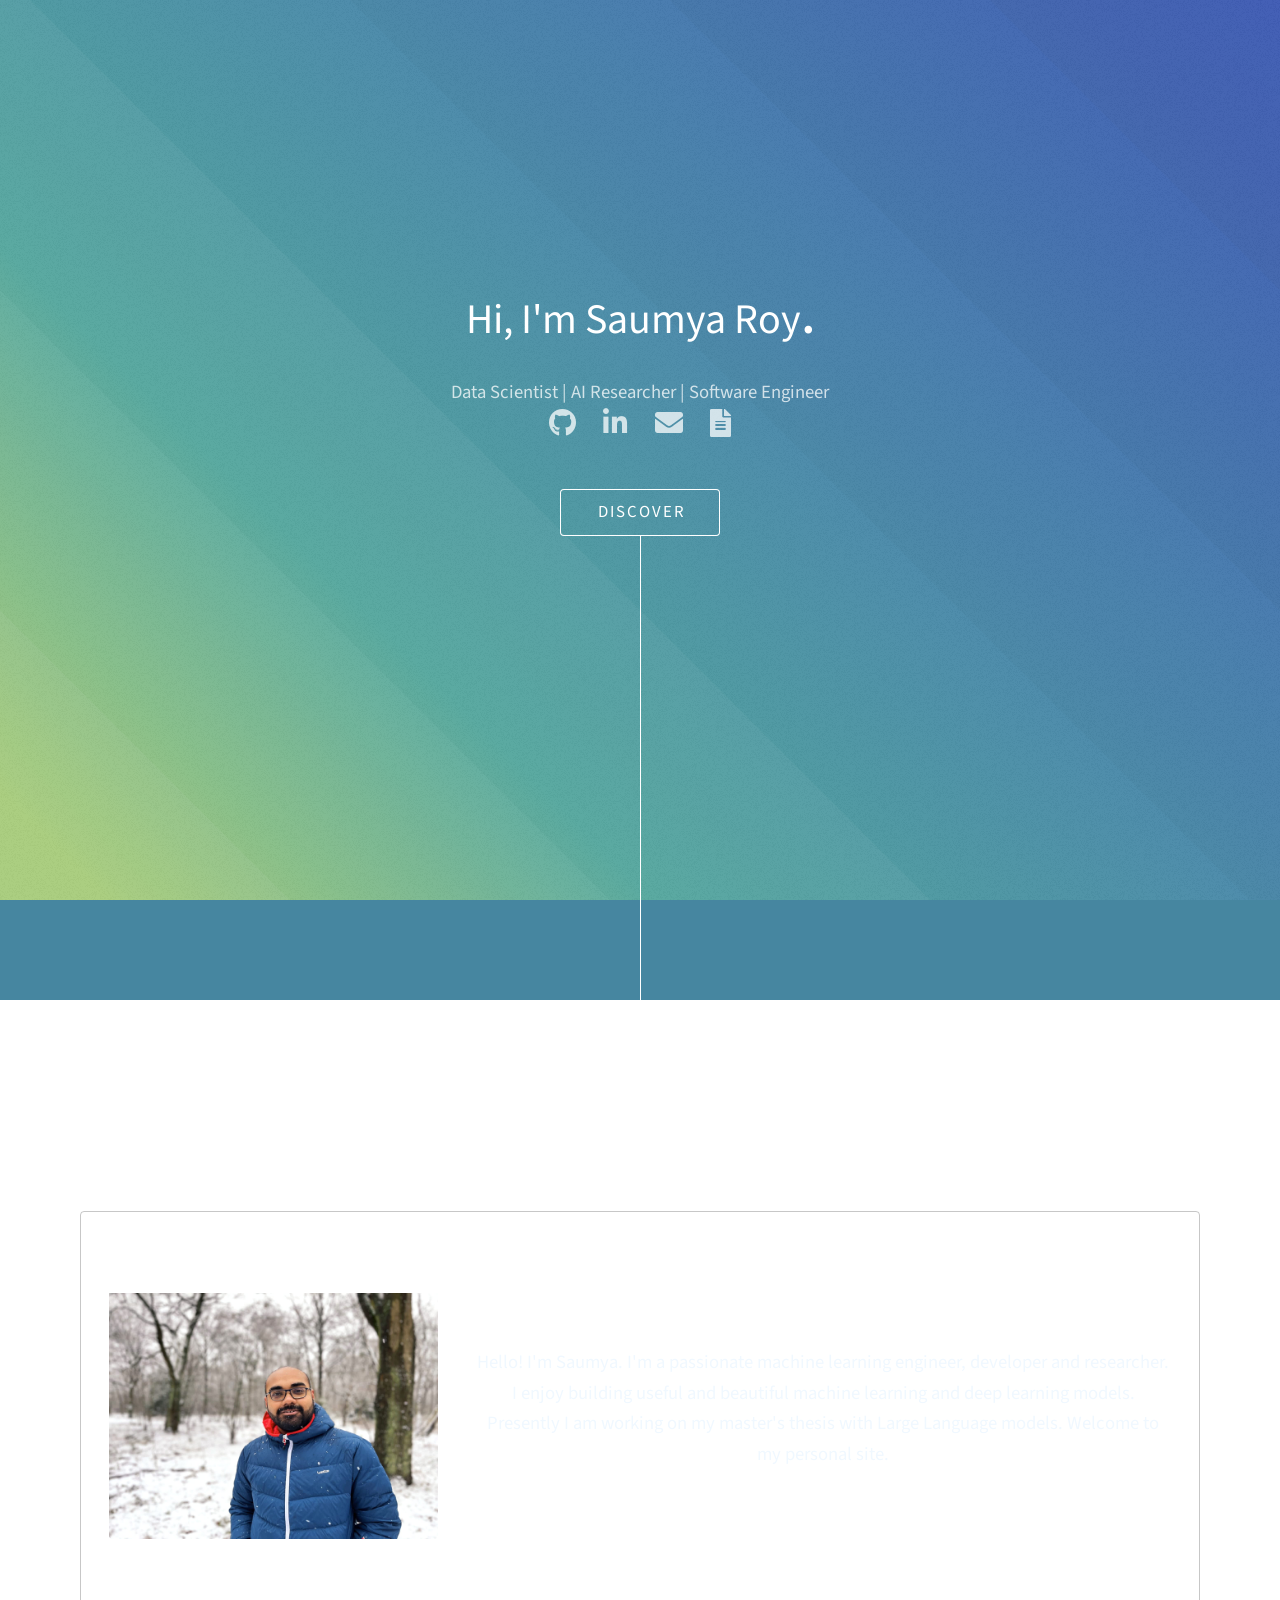
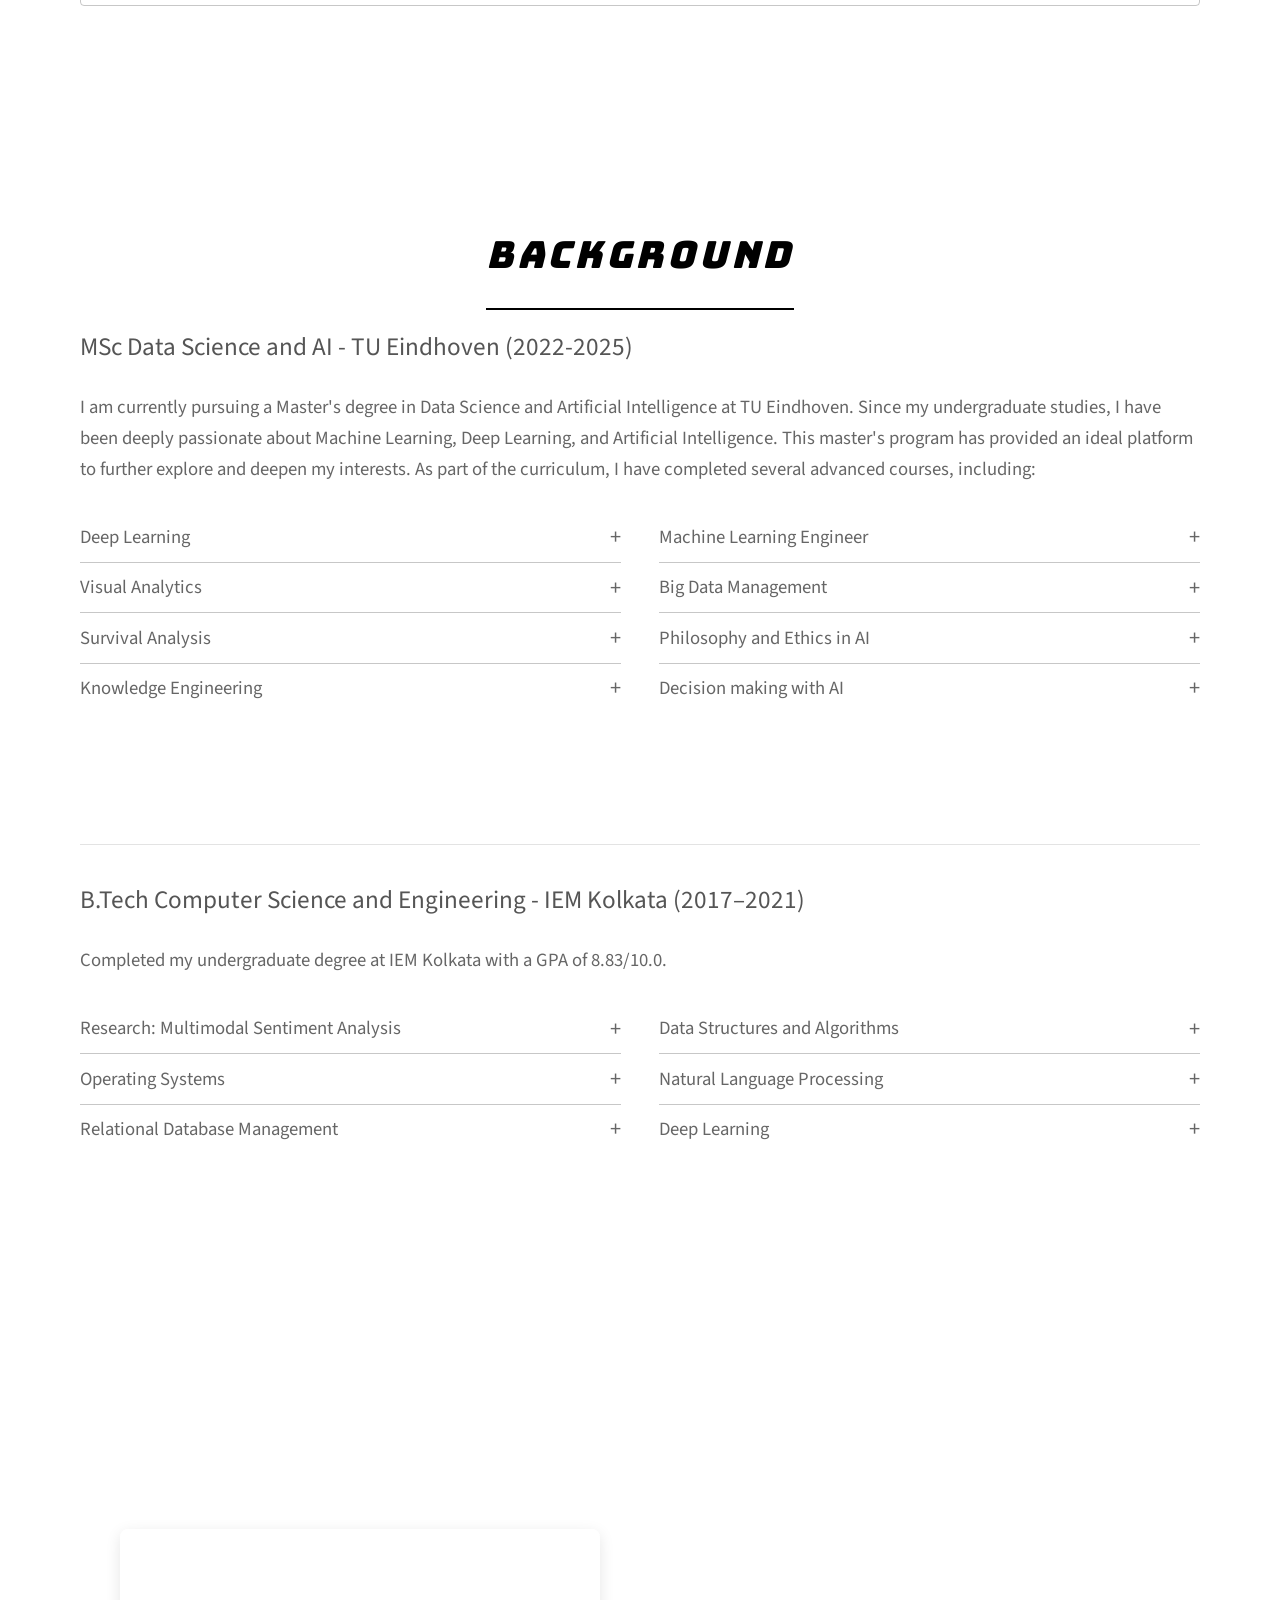
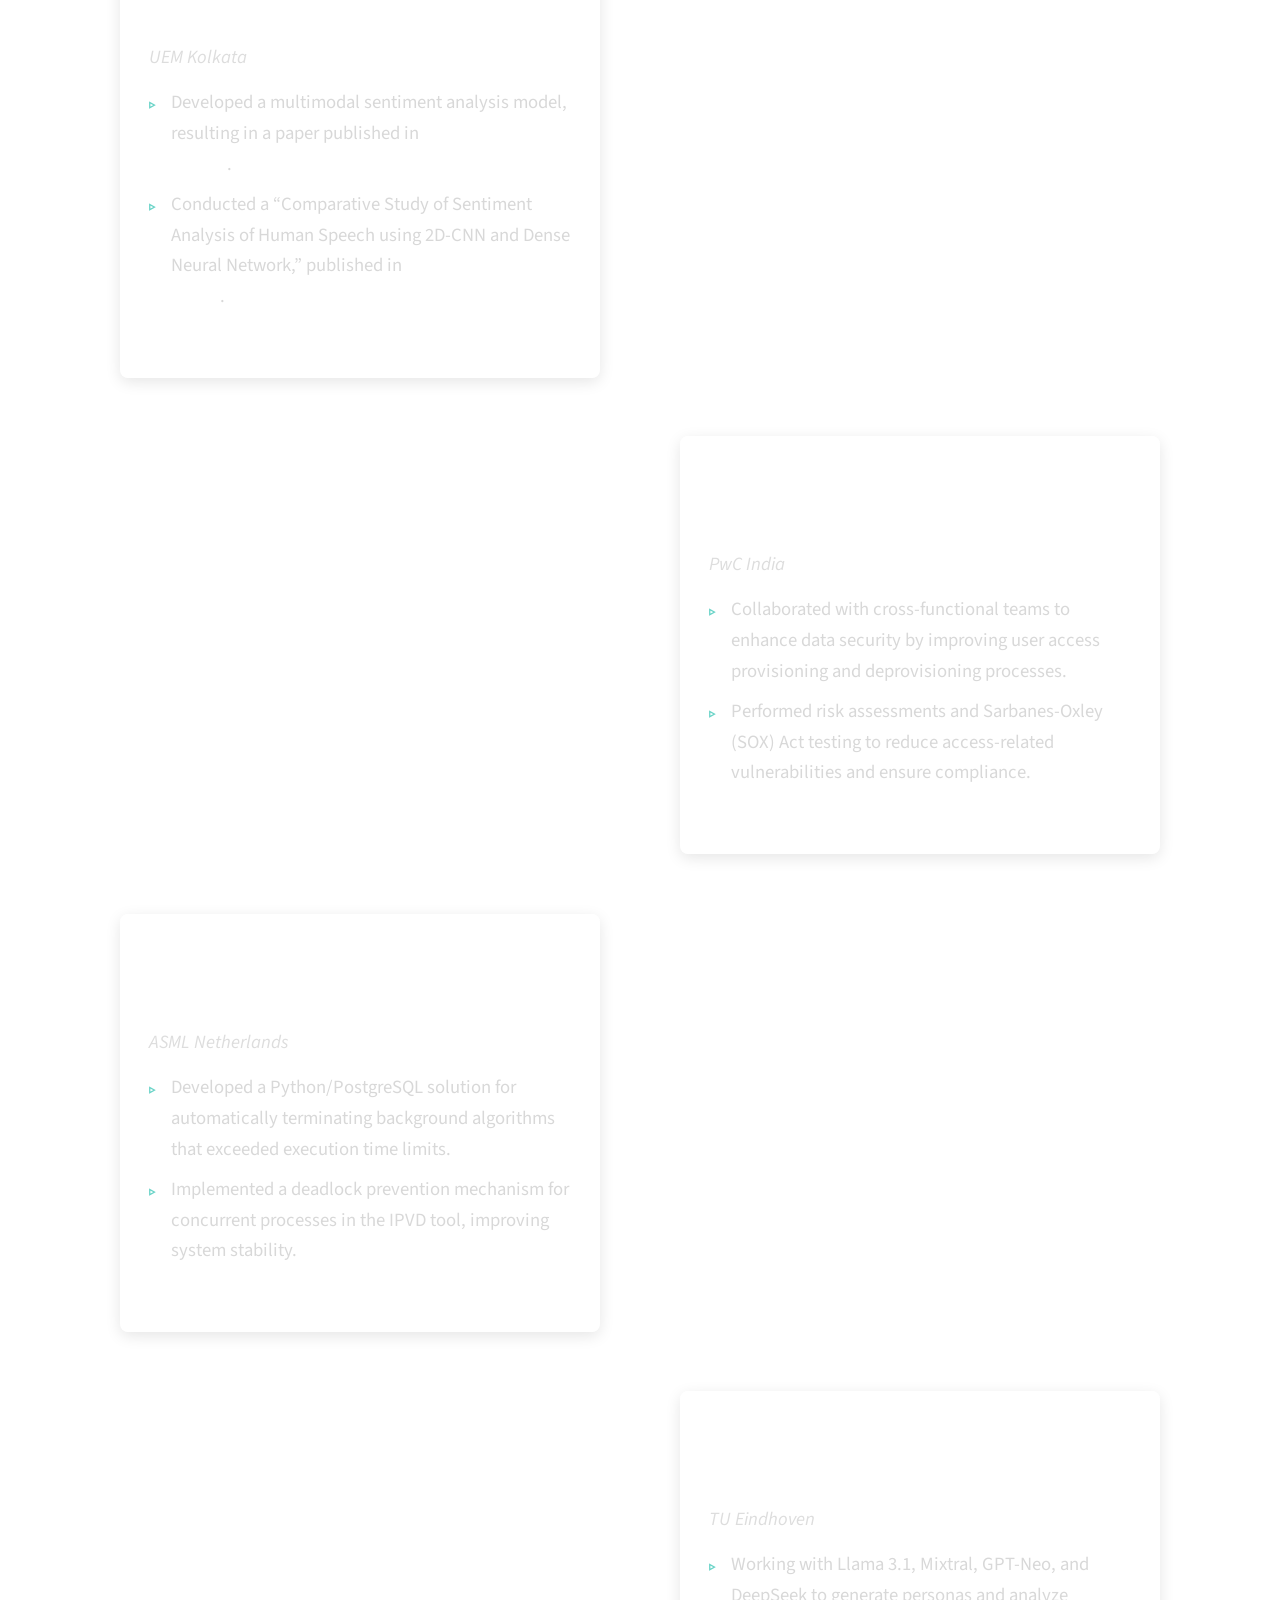
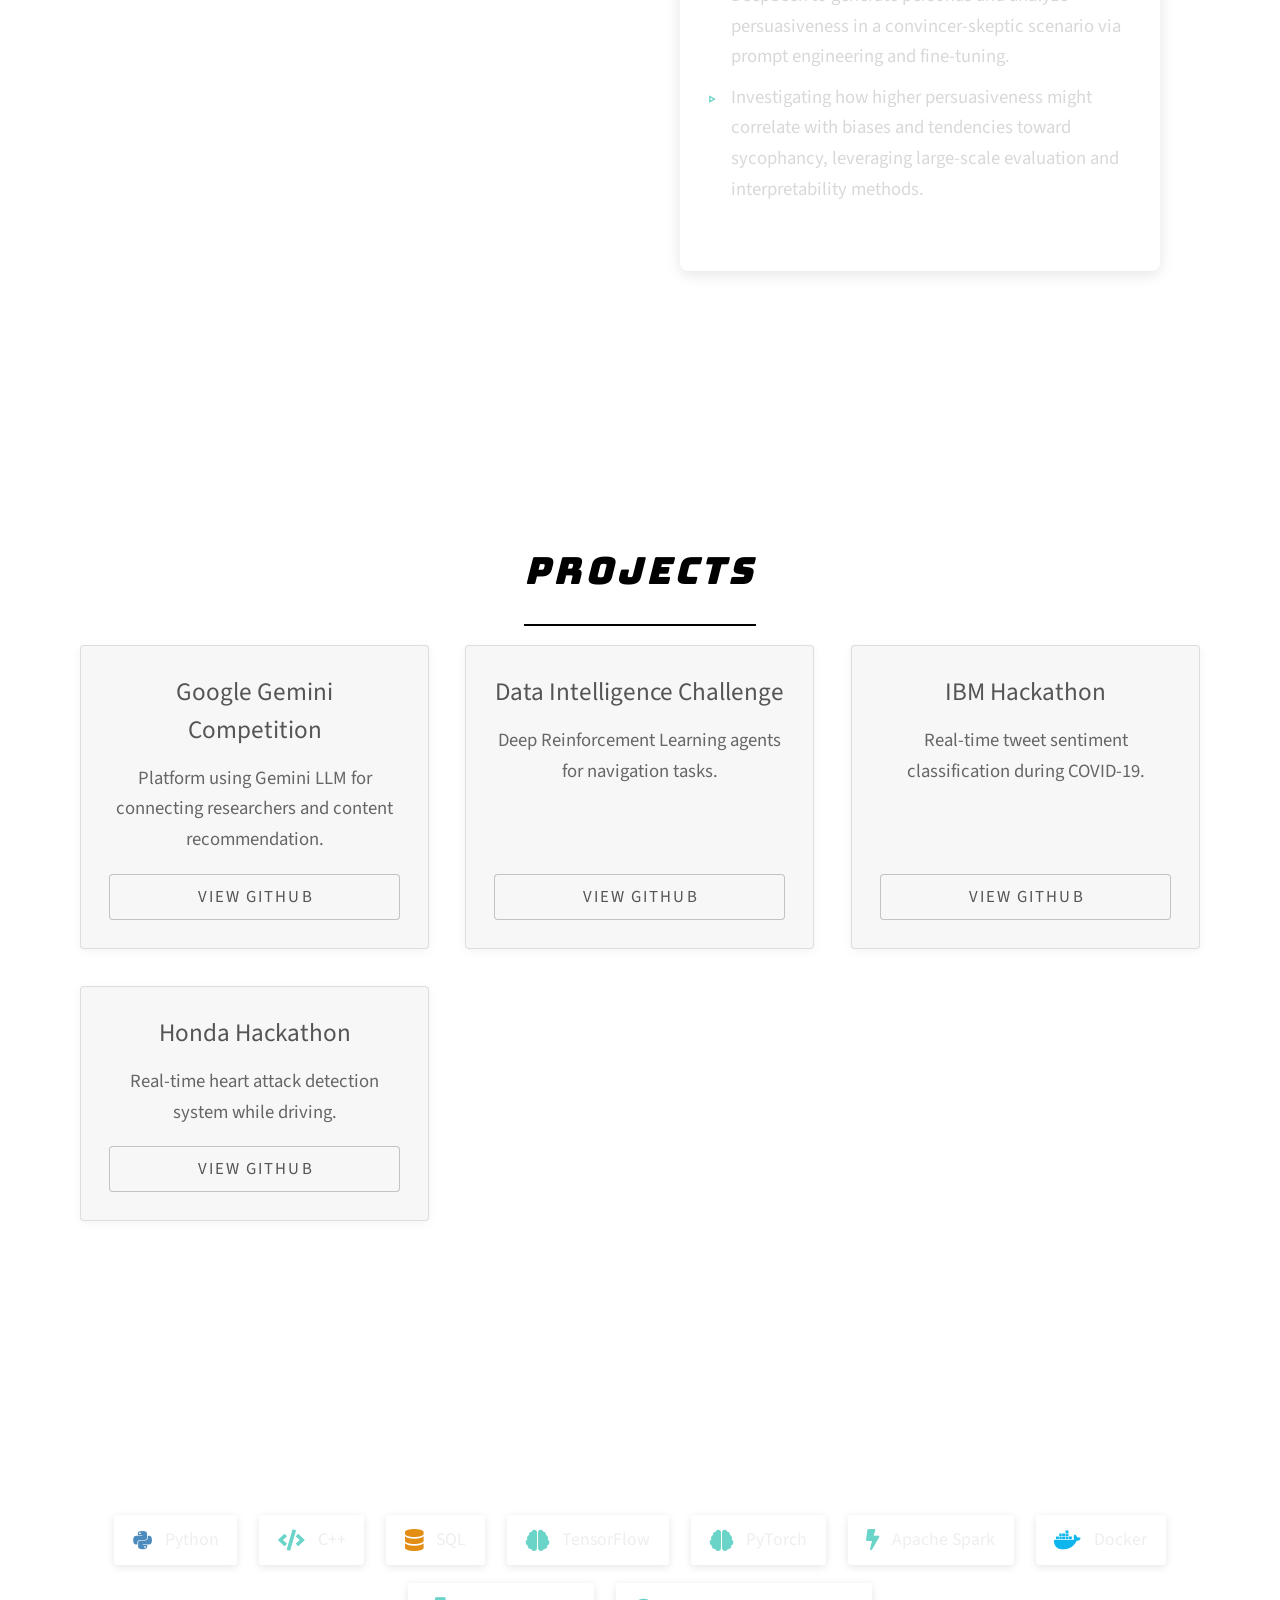
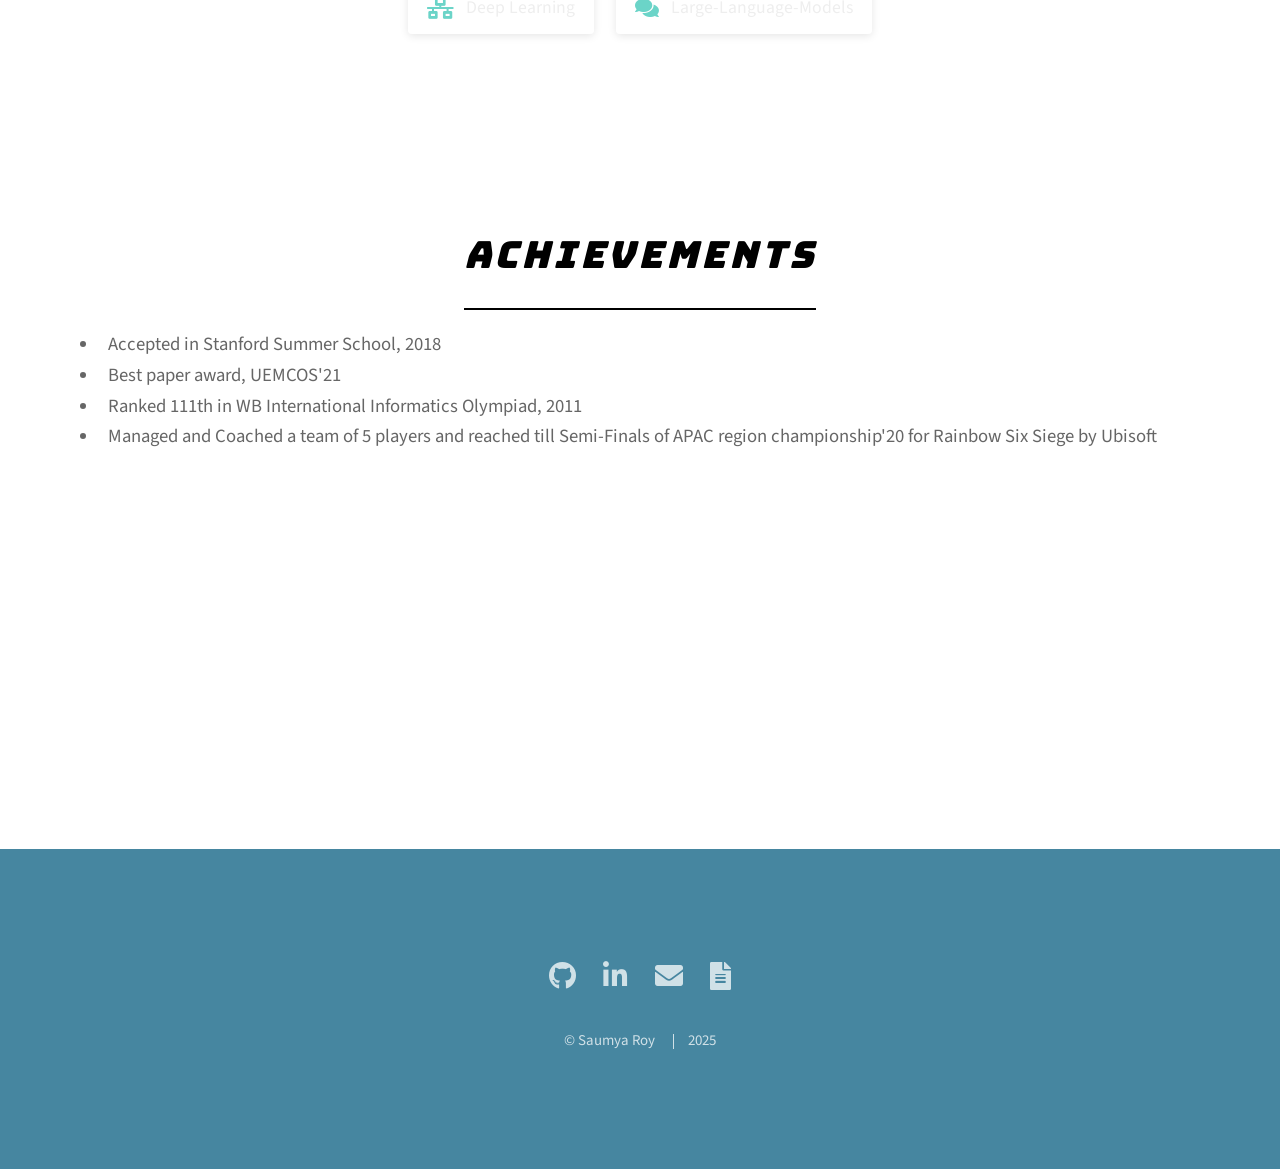
==== commit b1abd96b: "Updated section" ====
--- a/index.html
+++ b/index.html
@@ -312,6 +312,14 @@
 			</div>
 		</section>
 
+		<section id="four" class="main style2 special">
+			<div class="container scroll-reveal">
+				<header class="major special">
+					<h2 class="section-title-shadow-effect">RAG Digital Twin Coming soon......</h2>
+				</header>
+			</div>
+		</section>
+
 		<section id="footer">
 			<ul class="icons">
 				<li><a href="https://github.com/Roy-C4" class="icon brands alt fa-github" target="_blank"><span class="label">GitHub</span></a></li>
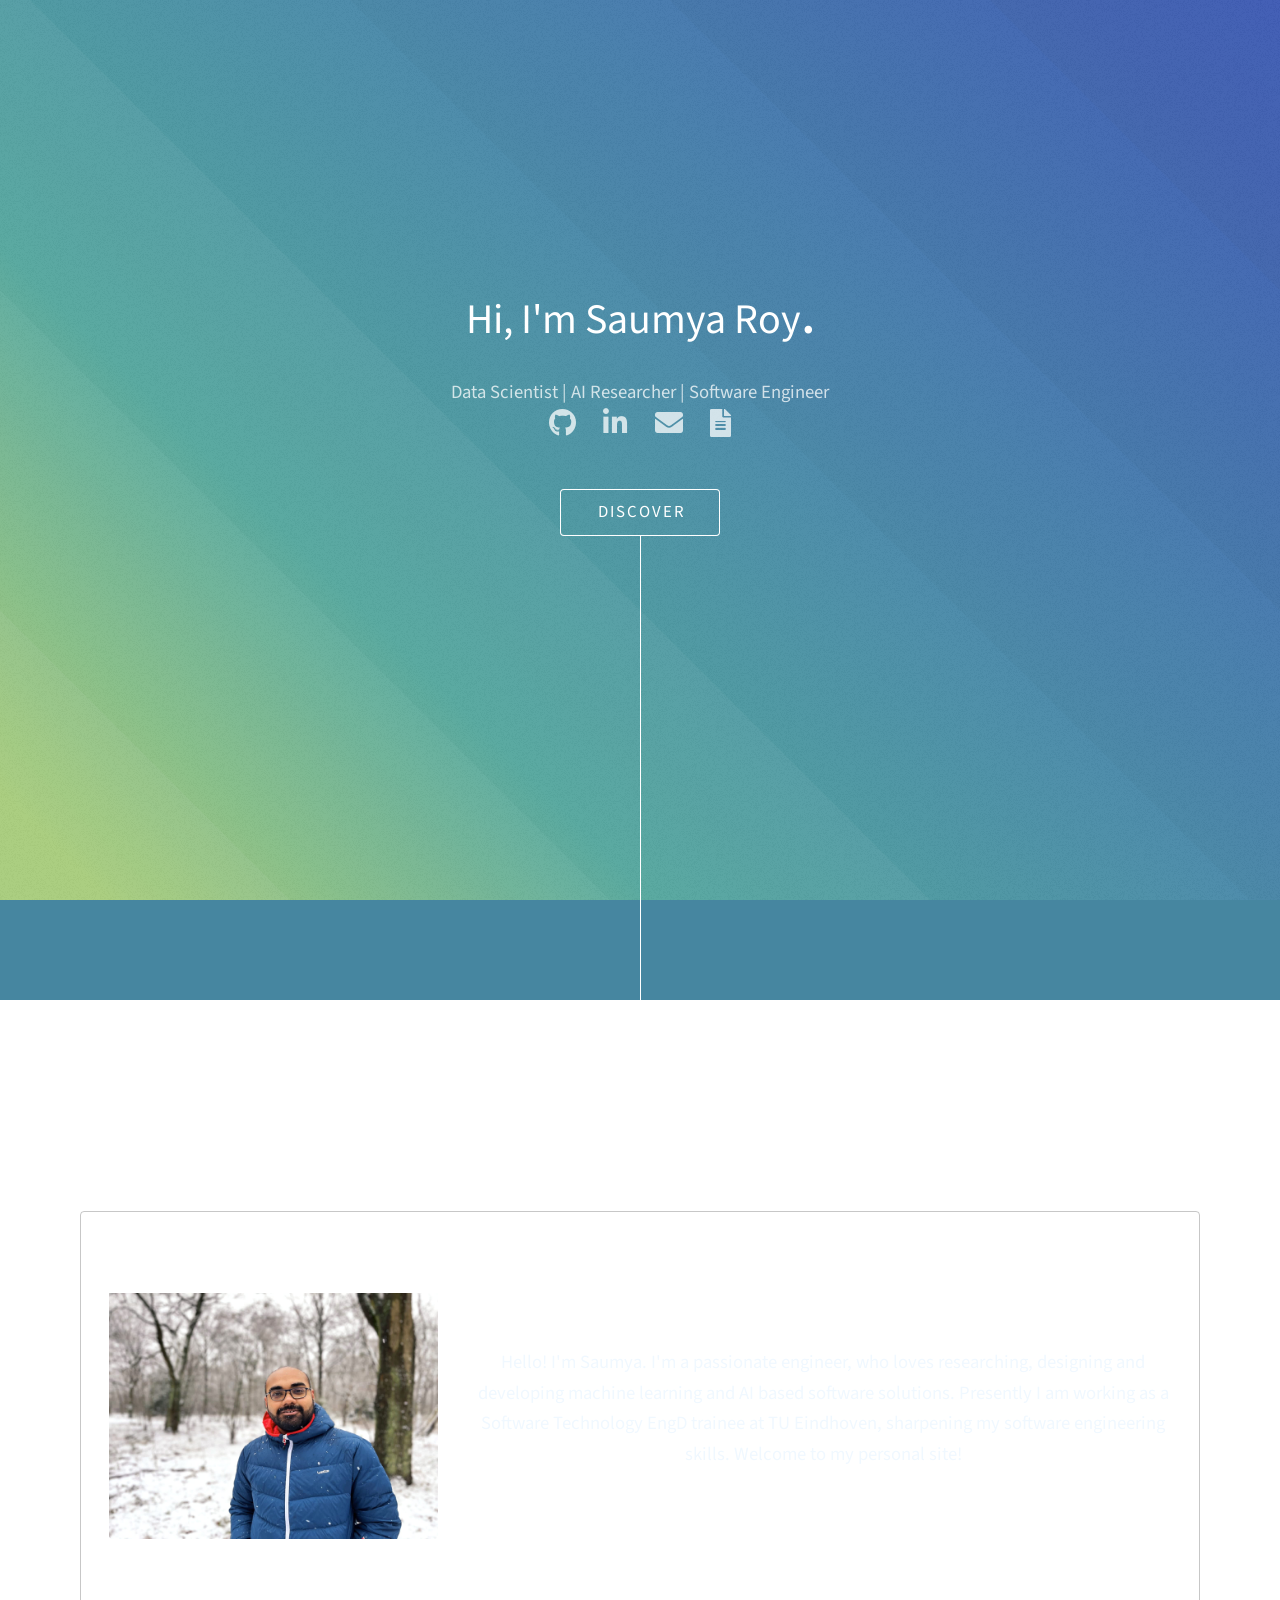
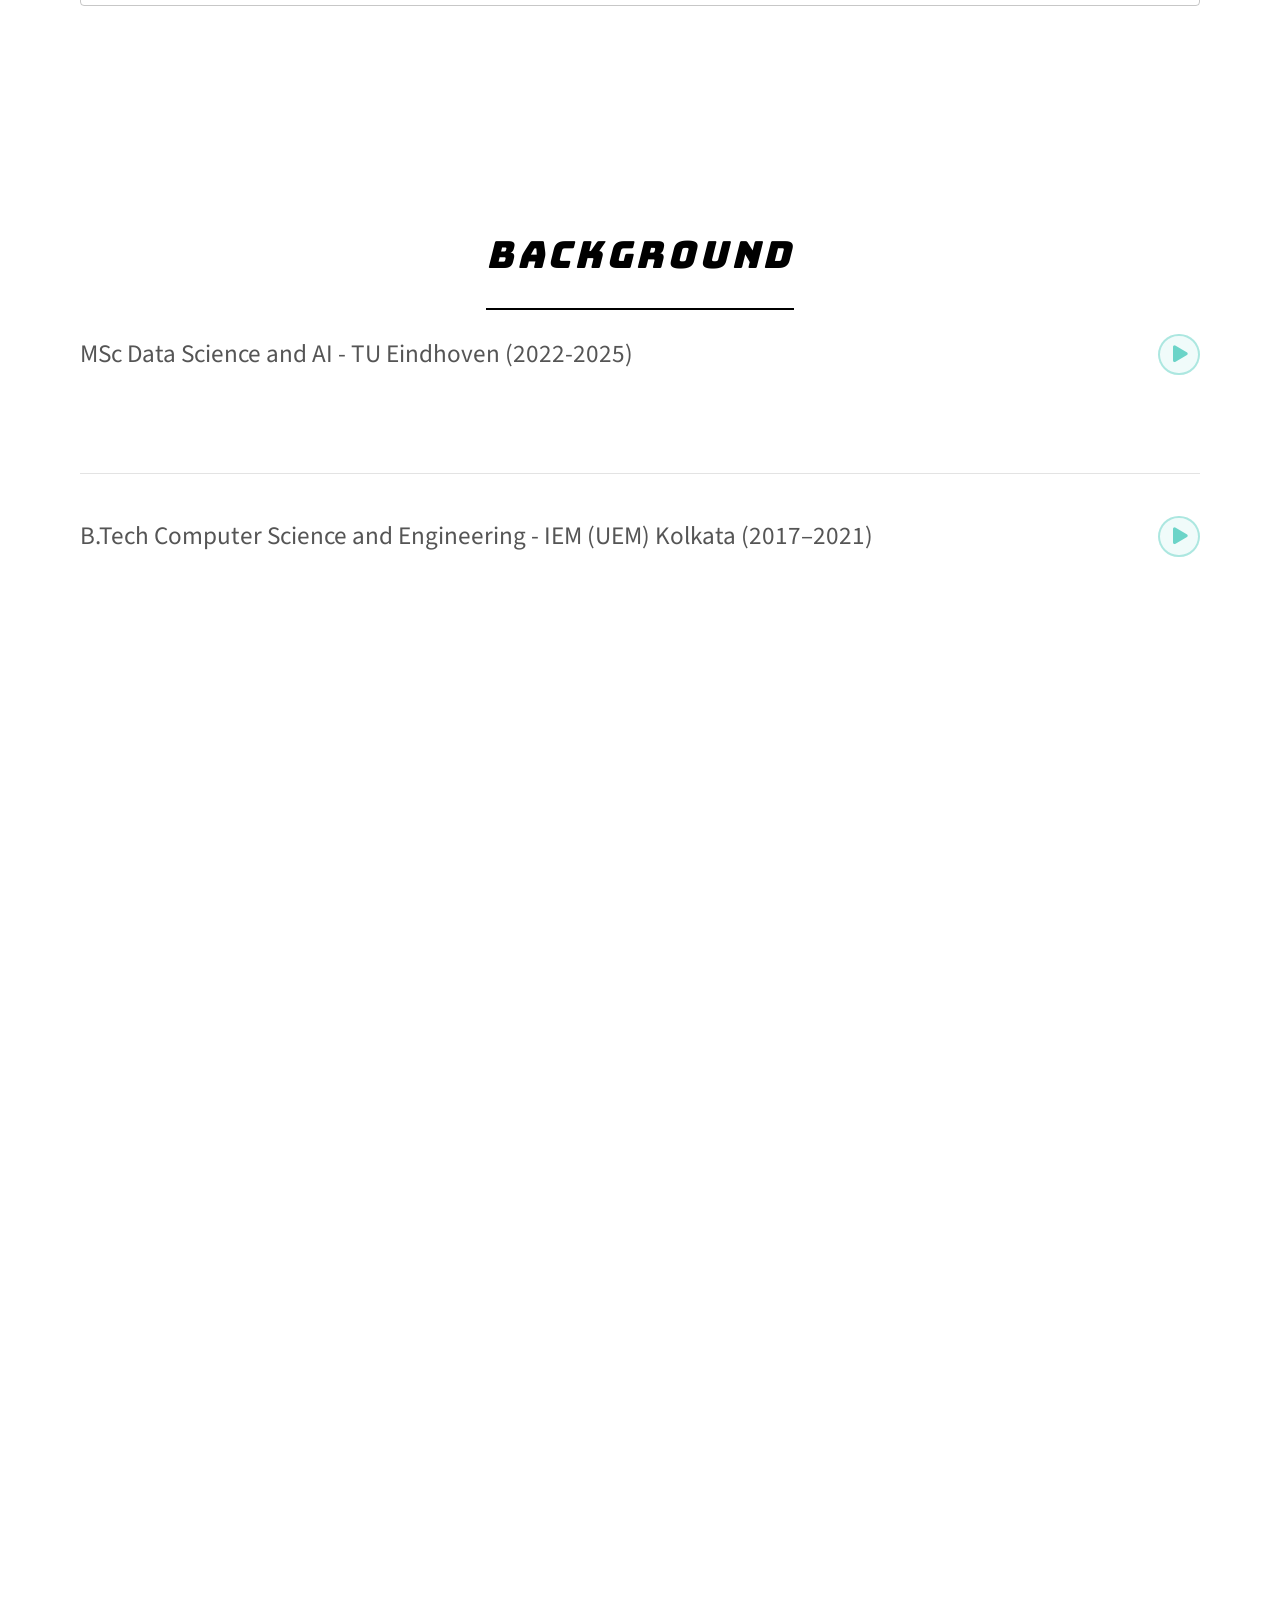
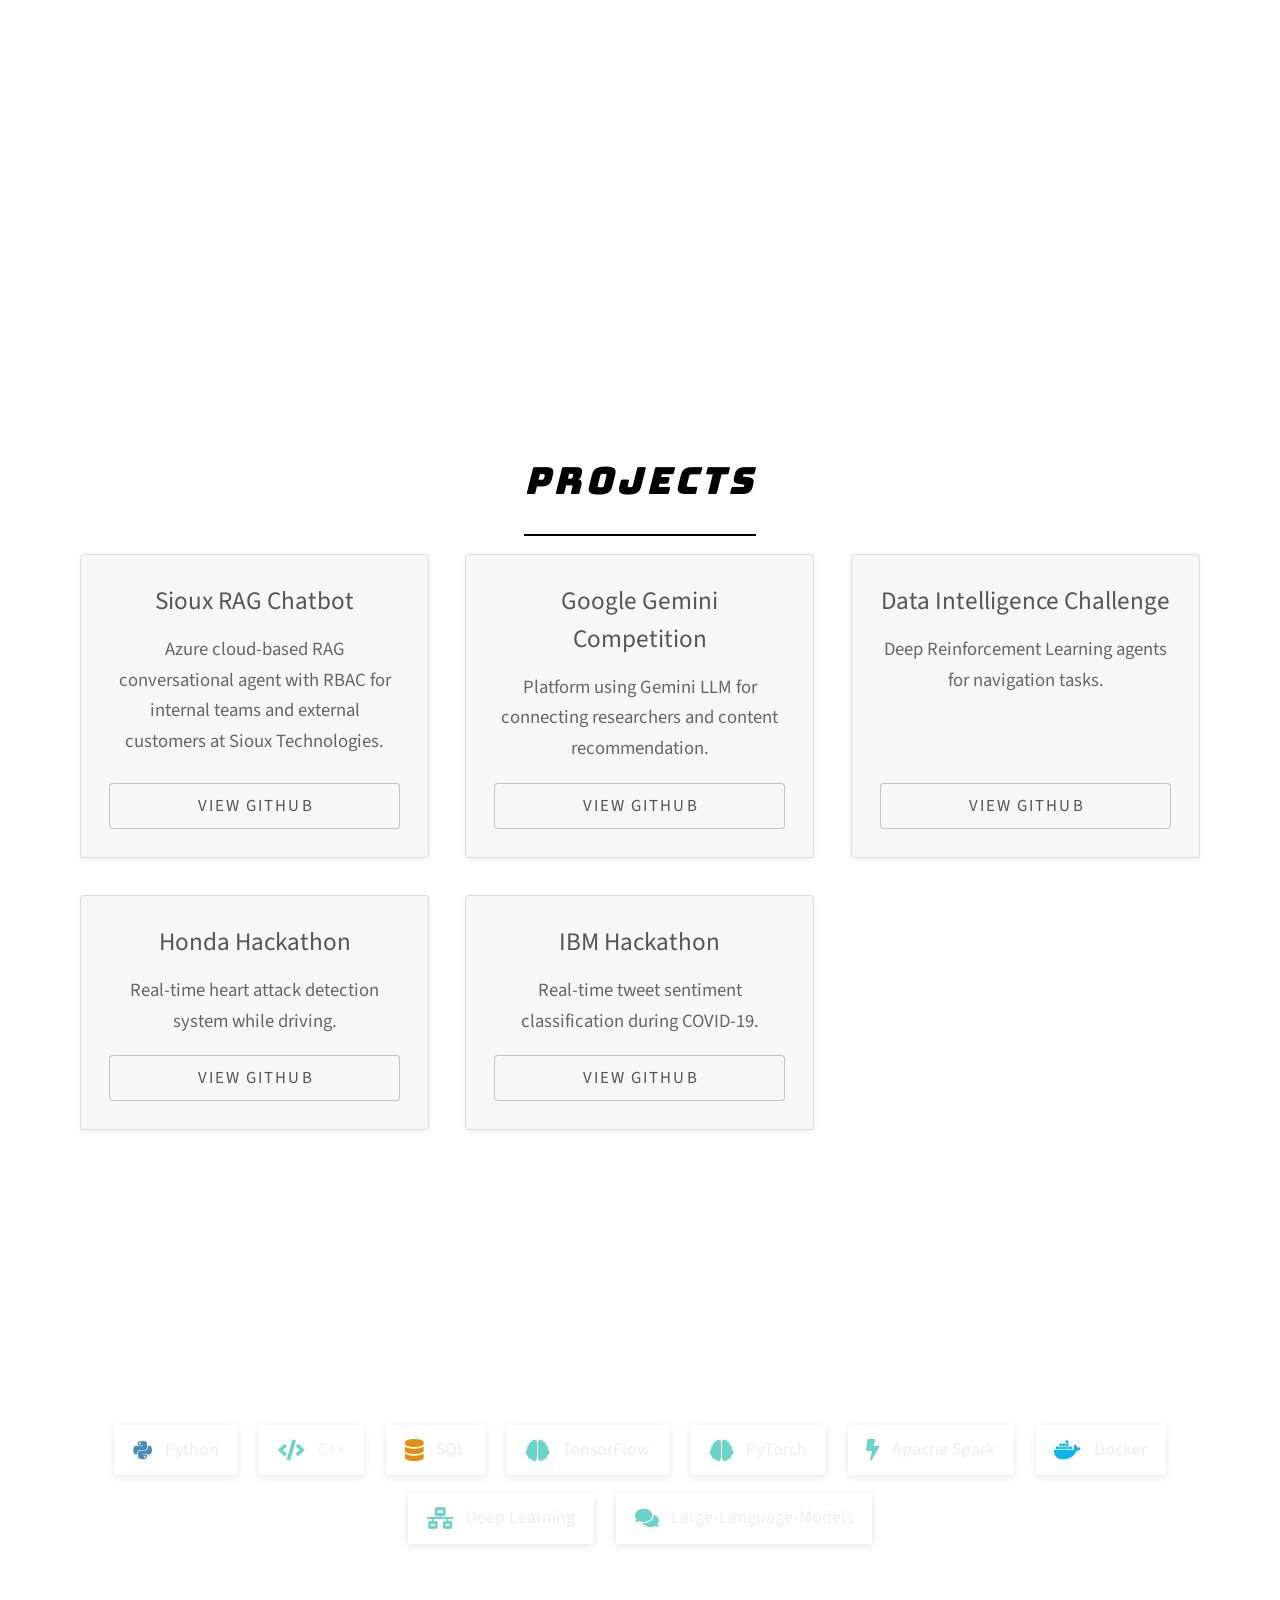
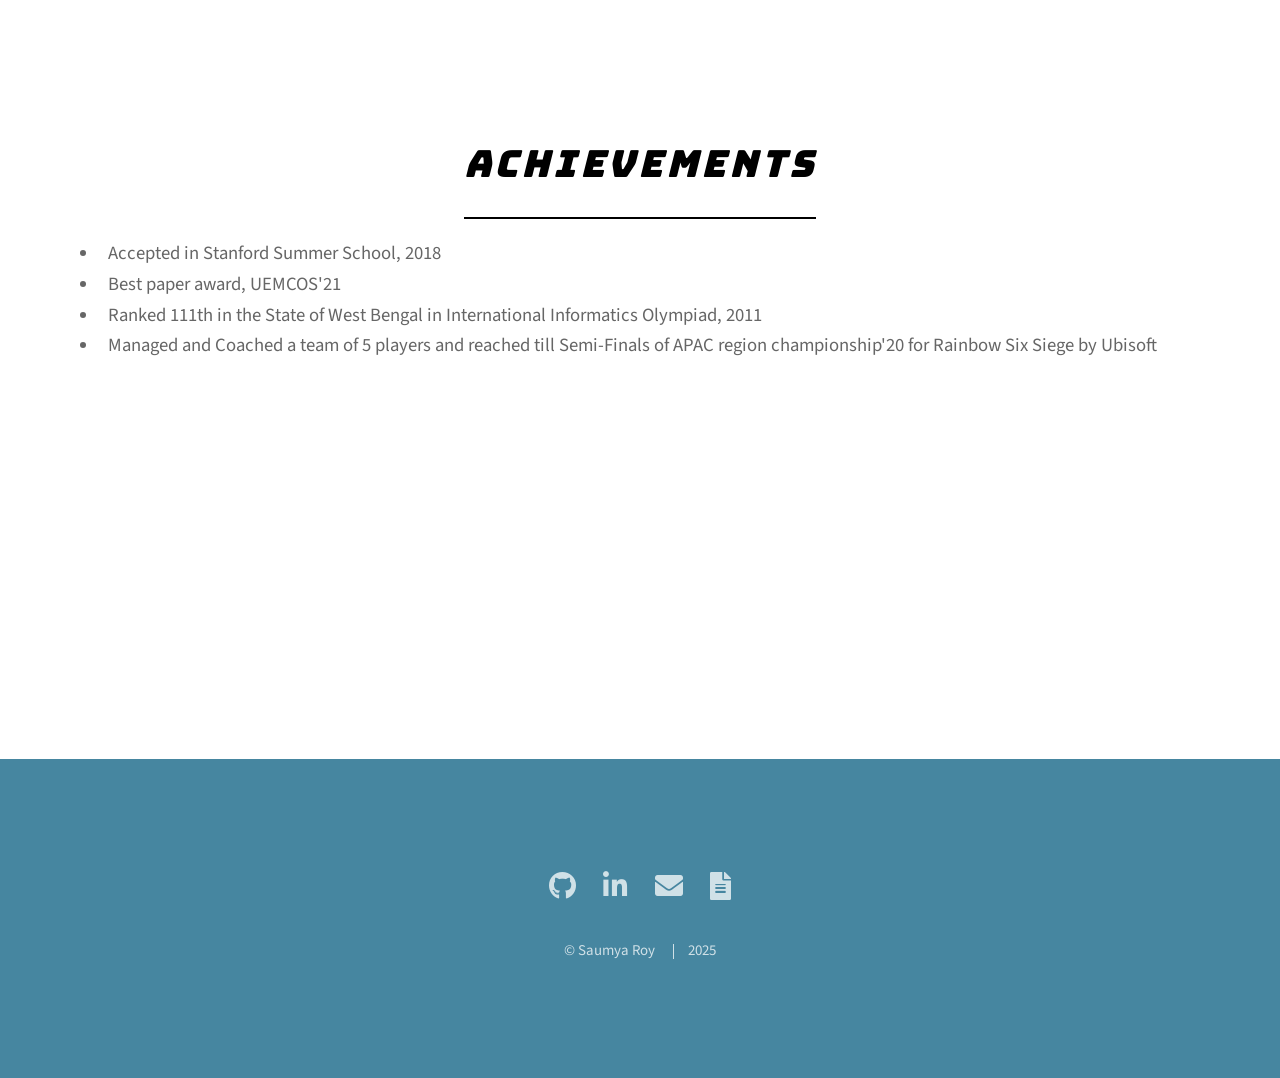
==== commit 1fd70cd8: "Updated details" ====
--- a/index.html
+++ b/index.html
@@ -1,343 +1,544 @@
 <!DOCTYPE HTML>
 <html>
-	<head>
-		<title>Saumya Roy - Portfolio</title>
-		<meta charset="utf-8" />
-		<meta name="viewport" content="width=device-width, initial-scale=1, user-scalable=no" />
-		<link rel="stylesheet" href="assets/css/fontawesome-all.min.css" />
-		<link rel="stylesheet" href="assets/css/main.css" />
-		<noscript><link rel="stylesheet" href="assets/css/noscript.css" /></noscript>
-		<link href="https://api.fontshare.com/v2/css?f[]=satoshi@500&display=swap" rel="stylesheet"> <noscript><link rel="stylesheet" href="assets/css/noscript.css" /></noscript>
-	</head>
-	<body class="is-preload">
-
-		<section id="header">
-			<div class="inner">
-				<h1 class="typewriter-container">Hi, I'm <strong>Saumya Roy</strong></h1>
-				<p>Data Scientist | AI Researcher | Software Engineer</p>
-				<ul class="icons">
-					<li><a href="https://github.com/Roy-C4" class="icon brands alt fa-github" target="_blank"><span class="label">GitHub</span></a></li>
-					<li><a href="https://www.linkedin.com/in/saumyar2d2" class="icon brands alt fa-linkedin-in" target="_blank"><span class="label">LinkedIn</span></a></li>
-					<li><a href="mailto:s.roy1@student.tue.nl" class="icon solid alt fa-envelope"><span class="label">Email</span></a></li>
-					<li><a href="assets/Saumya_Roy_CV.pdf" class="icon solid alt fa-file-alt" target="_blank"><span class="label">CV</span></a></li>
-					</ul>
-				<ul class="actions special">
-					<li><a href="#zero" class="button scrolly"><span class="discover-text-effect">Discover</span></a></li>
-					</ul>
+
+<head>
+	<title>Saumya Roy - Portfolio</title>
+	<meta charset="utf-8" />
+	<meta name="viewport" content="width=device-width, initial-scale=1, user-scalable=no" />
+	<link rel="stylesheet" href="assets/css/fontawesome-all.min.css" />
+	<link rel="stylesheet" href="assets/css/main.css" />
+	<noscript>
+		<link rel="stylesheet" href="assets/css/noscript.css" />
+	</noscript>
+	<link href="https://api.fontshare.com/v2/css?f[]=satoshi@500&display=swap" rel="stylesheet"> <noscript>
+		<link rel="stylesheet" href="assets/css/noscript.css" />
+	</noscript>
+</head>
+
+<body class="is-preload">
+
+	<section id="header">
+		<div class="inner">
+			<h1 class="typewriter-container">Hi, I'm <strong>Saumya Roy</strong></h1>
+			<p>Data Scientist | AI Researcher | Software Engineer</p>
+			<ul class="icons">
+				<li><a href="https://github.com/Roy-C4" class="icon brands alt fa-github" target="_blank"><span
+							class="label">GitHub</span></a></li>
+				<li><a href="https://www.linkedin.com/in/saumyar2d2" class="icon brands alt fa-linkedin-in"
+						target="_blank"><span class="label">LinkedIn</span></a></li>
+				<li><a href="mailto:s.roy1@student.tue.nl" class="icon solid alt fa-envelope"><span
+							class="label">Email</span></a></li>
+				<li><a href="assets/Saumya_Roy_CV.pdf" class="icon solid alt fa-file-alt" target="_blank"><span
+							class="label">CV</span></a></li>
+			</ul>
+			<ul class="actions special">
+				<li><a href="#zero" class="button scrolly"><span class="discover-text-effect">Discover</span></a></li>
+			</ul>
+		</div>
+	</section>
+
+	<section id="zero" class="main style2">
+		<div class="container">
+			<header class="major special">
+				<h2 class="section-title-shadow-effect">About Me</h2>
+			</header>
+			<div class="box scroll-reveal">
+				<div class="row"
+					style="display: flex; justify-content: center; align-items: center; text-align: center;">
+					<div class="col-4 col-12-medium">
+						<span class="image fit"><img src="images/image1.jpeg" alt="Profile photo"
+								style="padding-top: 16%" /></span>
+					</div>
+					<div class="col-8 col-12-medium" style="color:aliceblue">
+						<p>Hello! I'm Saumya. I'm a passionate engineer, who loves researching, designing and developing
+							machine learning and AI based software solutions. Presently I
+							am working as a Software Technology EngD trainee at TU Eindhoven, sharpening my software
+							engineering skills. Welcome to my personal site!
+						</p>
+					</div>
+				</div>
 			</div>
-		</section>
-
-        <section id="zero" class="main style2">
-			<div class="container">
-				<header class="major special">
-					<h2 class="section-title-shadow-effect">About Me</h2>
-				</header>
-				<div class="box scroll-reveal">
-					<div class="row" style="display: flex; justify-content: center; align-items: center; text-align: center;">
-						<div class="col-4 col-12-medium">
-							<span class="image fit"><img src="images/image1.jpeg" alt="Profile photo" style="padding-top: 16%" /></span>
-						</div>
-						<div class="col-8 col-12-medium" style="color:aliceblue">
-							<p>Hello! I'm Saumya. I'm a passionate machine learning engineer, developer and researcher. I enjoy building useful and beautiful machine learning and deep learning models. Presently I am working on my master's thesis with Large Language models. Welcome to my personal site.</p>
-						</div>
-					</div>
-				</div>
-			</div>
-		</section>
-
-		<section id="one" class="main style1">
-			<div class="container">
-				<header class="major special">
-					<h2 class="section-title-shadow-effect">Background</h2>
-				</header>
-
-				<div class="degree-program scroll-reveal">
+		</div>
+	</section>
+
+	<section id="one" class="main style1">
+		<div class="container">
+			<header class="major special">
+				<h2 class="section-title-shadow-effect">Background</h2>
+			</header>
+
+			<div class="degree-program scroll-reveal">
+				<div class="degree-header">
 					<h3><strong>MSc Data Science and AI</strong> - TU Eindhoven (2022-2025)</h3>
-					<p>I am currently pursuing a Master's degree in Data Science and Artificial Intelligence at TU Eindhoven. Since my undergraduate studies, I have been deeply passionate about Machine Learning, Deep Learning, and Artificial Intelligence. This master's program has provided an ideal platform to further explore and deepen my interests. As part of the curriculum, I have completed several advanced courses, including:</p>
+					<span class="degree-toggle-btn"><i class="fas fa-play play-i"></i><i
+							class="fas fa-pause pause-i"></i></span>
+				</div>
+				<div class="degree-content">
+					<p>I completed my Master's degree in Data Science and Artificial Intelligence at TU
+						Eindhoven. Since my undergraduate studies, I have been deeply passionate about Machine Learning,
+						Deep Learning, and Artificial Intelligence. This master's program has provided an ideal platform
+						to
+						further explore and deepen my interests. As part of the curriculum, I have completed several
+						advanced courses, including:</p>
 					<div class="row courses-container">
 						<div class="col-6 col-12-medium">
 							<ul class="alt courses-list">
 								<li>
 									<div class="course-toggle">Deep Learning <span class="toggle-icon">+</span></div>
 									<div class="course-details">
-										<p>We collaborated in teams on two major assignments. These involved developing deep learning models for image classification and generation using architectures such as Siamese Networks, PixelRNNs, and U-Nets.</p>
+										<p>We collaborated in teams on two major assignments. These involved developing
+											deep
+											learning models for image classification and generation using architectures
+											such
+											as Siamese Networks, PixelRNNs, and U-Nets.</p>
 									</div>
 								</li>
 								<li>
 									<div class="course-toggle">Visual Analytics <span class="toggle-icon">+</span></div>
 									<div class="course-details">
-										<p>We collaborated in groups to create a complete ML application that could be used by firefighters to analyse and predict the magnitude of forest fires in California.</p>
-									</div>
-								</li>
-                                <li>
-                                    <div class="course-toggle">Survival Analysis <span class="toggle-icon">+</span></div>
-									<div class="course-details">
-										<p>We collaborated in group to perform a reliability analysis of the DirtSlurper3000 robot vacuum by examining the failure times of its battery, IR sensor, and impact sensor over five years. We applied Kaplan-Meier estimations, Cox proportional hazards models, and various parametric methods to assess how factors like pet ownership and carpet density affect component lifetimes. Our findings informed recommendations for design improvements, highlighting key risk factors and guiding the manufacturer toward enhanced durability in demanding home environments.</p>
-                                    </div>
-                                </li>
-                                <li>
-                                    <div class="course-toggle">Knowledge Engineering <span class="toggle-icon">+</span></div>
-									<div class="course-details">
-                                        <p>Designed and implemented a knowledge graph to identify influential Indian celebrities by integrating multi-source datasets (news headlines, movies, TV shows, and music) using RDF-based ontology modeling. Applied data cleaning, normalization (MinMaxScaler), and sentiment analysis (TextBlob) to extract popularity metrics across media types. Extended datasets via Spotify and MusicBrainz APIs to enrich metadata. Developed SPARQL queries to enable client-specific insights, supporting market strategy through data-driven celebrity profiling. Demonstrated expertise in data engineering, semantic technologies, and graph-based analytics to deliver a scalable and interpretable solution.</p>
-                                    </div>
-                                </li>
+										<p>We collaborated in groups to create a complete ML application that could be
+											used
+											by firefighters to analyse and predict the magnitude of forest fires in
+											California.</p>
+									</div>
+								</li>
+								<li>
+									<div class="course-toggle">Survival Analysis <span class="toggle-icon">+</span>
+									</div>
+									<div class="course-details">
+										<p>We collaborated in group to perform a reliability analysis of the
+											DirtSlurper3000
+											robot vacuum by examining the failure times of its battery, IR sensor, and
+											impact sensor over five years. We applied Kaplan-Meier estimations, Cox
+											proportional hazards models, and various parametric methods to assess how
+											factors like pet ownership and carpet density affect component lifetimes.
+											Our
+											findings informed recommendations for design improvements, highlighting key
+											risk
+											factors and guiding the manufacturer toward enhanced durability in demanding
+											home environments.</p>
+									</div>
+								</li>
+								<li>
+									<div class="course-toggle">Knowledge Engineering <span class="toggle-icon">+</span>
+									</div>
+									<div class="course-details">
+										<p>Designed and implemented a knowledge graph to identify influential Indian
+											celebrities by integrating multi-source datasets (news headlines, movies, TV
+											shows, and music) using RDF-based ontology modeling. Applied data cleaning,
+											normalization (MinMaxScaler), and sentiment analysis (TextBlob) to extract
+											popularity metrics across media types. Extended datasets via Spotify and
+											MusicBrainz APIs to enrich metadata. Developed SPARQL queries to enable
+											client-specific insights, supporting market strategy through data-driven
+											celebrity profiling. Demonstrated expertise in data engineering, semantic
+											technologies, and graph-based analytics to deliver a scalable and
+											interpretable
+											solution.</p>
+									</div>
+								</li>
 							</ul>
 						</div>
 						<div class="col-6 col-12-medium">
 							<ul class="alt courses-list">
 								<li>
-									<div class="course-toggle">Machine Learning Engineer <span class="toggle-icon">+</span></div>
-									<div class="course-details">
-										<p>We were tasked with building classification models using the MNIST Sign Language dataset. The objective was to accurately recognize hand-sign digits by developing end-to-end machine learning pipelines, implementing ensemble methods, and designing Convolutional Neural Network (CNN) architectures for improved performance.</p>
-									</div>
-								</li>
-								<li>
-									<div class="course-toggle">Big Data Management <span class="toggle-icon">+</span></div>
-									<div class="course-details">
-										<p>We implemented a comprehensive data processing pipeline using Apache Spark with both DataFrames and RDDs. The project involved working on large-scale user-song rating data, applying SQL queries, RDD transformations, and advanced Spark optimizations. We computed user statistics, identified patterns (e.g., “grumpiest” user), built sparse vectors, calculated cosine similarity, and implemented Flajolet-Martin sketches to estimate distinct song counts. Additionally, we optimized large-scale joins using broadcast variables, Cartesian products, and pruning techniques to reduce network and memory overhead. Technologies used included PySpark, SQL, RDD persistence, hash functions, and sparse matrix operations.</p>
-									</div>
-								</li>
-                                <li>
-                                    <div class="course-toggle">Philosophy and Ethics in AI <span class="toggle-icon">+</span></div>
-									<div class="course-details">
-                                        <p>Independently explored the ethical and philosophical challenges of AI technologies, focusing on real-world implications of fairness, transparency, accountability, and privacy. Analyzed key AI paradigms (e.g., symbolic vs. connectionist), the Turing Test, and ethical frameworks to build a strong foundation in responsible AI development. This project emphasized the importance of human-centered design and bias mitigation—critical considerations for deploying trustworthy AI solutions in industry.</p>
-                                    </div>
-                                </li>
-                                <li>
-									<div class="course-toggle">Decision making with AI <span class="toggle-icon">+</span></div>
-									<div class="course-details">
-										<p>Applied and optimized AI algorithms across diverse decision-making tasks. Designed a genetic algorithm using DEAP to model financial workflows, optimizing Petri net configurations and hyperparameters for maximum system performance. Implemented convolutional neural networks (CNNs) with hyperparameter tuning via random search and Bayesian optimization using HyperOpt and PyTorch, achieving high classification accuracy on a real-world product defect dataset. Developed and trained deep reinforcement learning (DRL) agents—DQN, PPO, A2C, and Maskable PPO—for the bounded knapsack problem using Stable Baselines3, demonstrating substantial improvements via action masking and reward shaping. Key skills: optimization, deep learning, PyTorch, DRL, hyperparameter tuning, evolutionary algorithms, and model evaluation.</p>
+									<div class="course-toggle">Machine Learning Engineer <span
+											class="toggle-icon">+</span>
+									</div>
+									<div class="course-details">
+										<p>We were tasked with building classification models using the MNIST Sign
+											Language
+											dataset. The objective was to accurately recognize hand-sign digits by
+											developing end-to-end machine learning pipelines, implementing ensemble
+											methods,
+											and designing Convolutional Neural Network (CNN) architectures for improved
+											performanceF.</p>
+									</div>
+								</li>
+								<li>
+									<div class="course-toggle">Big Data Management <span class="toggle-icon">+</span>
+									</div>
+									<div class="course-details">
+										<p>We implemented a comprehensive data processing pipeline using Apache Spark
+											with
+											both DataFrames and RDDs. The project involved working on large-scale
+											user-song
+											rating data, applying SQL queries, RDD transformations, and advanced Spark
+											optimizations. We computed user statistics, identified patterns (e.g.,
+											“grumpiest” user), built sparse vectors, calculated cosine similarity, and
+											implemented Flajolet-Martin sketches to estimate distinct song counts.
+											Additionally, we optimized large-scale joins using broadcast variables,
+											Cartesian products, and pruning techniques to reduce network and memory
+											overhead. Technologies used included PySpark, SQL, RDD persistence, hash
+											functions, and sparse matrix operations.</p>
+									</div>
+								</li>
+								<li>
+									<div class="course-toggle">Philosophy and Ethics in AI <span
+											class="toggle-icon">+</span></div>
+									<div class="course-details">
+										<p>Independently explored the ethical and philosophical challenges of AI
+											technologies, focusing on real-world implications of fairness, transparency,
+											accountability, and privacy. Analyzed key AI paradigms (e.g., symbolic vs.
+											connectionist), the Turing Test, and ethical frameworks to build a strong
+											foundation in responsible AI development. This project emphasized the
+											importance
+											of human-centered design and bias mitigation—critical considerations for
+											deploying trustworthy AI solutions in industry.</p>
+									</div>
+								</li>
+								<li>
+									<div class="course-toggle">Decision making with AI <span
+											class="toggle-icon">+</span>
+									</div>
+									<div class="course-details">
+										<p>Applied and optimized AI algorithms across diverse decision-making tasks.
+											Designed a genetic algorithm using DEAP to model financial workflows,
+											optimizing
+											Petri net configurations and hyperparameters for maximum system performance.
+											Implemented convolutional neural networks (CNNs) with hyperparameter tuning
+											via
+											random search and Bayesian optimization using HyperOpt and PyTorch,
+											achieving
+											high classification accuracy on a real-world product defect dataset.
+											Developed
+											and trained deep reinforcement learning (DRL) agents—DQN, PPO, A2C, and
+											Maskable
+											PPO—for the bounded knapsack problem using Stable Baselines3, demonstrating
+											substantial improvements via action masking and reward shaping. Key skills:
+											optimization, deep learning, PyTorch, DRL, hyperparameter tuning,
+											evolutionary
+											algorithms, and model evaluation.</p>
 									</div>
 								</li>
 							</ul>
 						</div>
 					</div>
 				</div>
-
-                <hr class="major" />
-
-				<div class="degree-program scroll-reveal">
-                    <h3><strong>B.Tech Computer Science and Engineering</strong> - IEM Kolkata (2017–2021)</h3>
-                    <p>Completed my undergraduate degree at IEM Kolkata with a GPA of 8.83/10.0.</p>
+			</div>
+
+			<hr class="major" />
+
+			<div class="degree-program scroll-reveal">
+				<div class="degree-header">
+					<h3><strong>B.Tech Computer Science and Engineering</strong> - IEM (UEM) Kolkata (2017–2021)</h3>
+					<span class="degree-toggle-btn"><i class="fas fa-play play-i"></i><i
+							class="fas fa-pause pause-i"></i></span>
+				</div>
+				<div class="degree-content">
+					<p>Completed my undergraduate degree at IEM (UEM) Kolkata with a GPA of 8.83/10.0. Some of the
+						courses
+						include:</p>
 					<div class="row courses-container">
-                        <div class="col-6 col-12-medium">
-                            <ul class="alt courses-list">
-                                <li>
-                                    <div class="course-toggle">Research: Multimodal Sentiment Analysis <span class="toggle-icon">+</span></div>
-									<div class="course-details">
-                                        <p>Conducted research in the field of multimodal sentiment analysis, developing deep learning models that integrate textual and acoustic features to detect emotional cues in speech. Published two peer-reviewed papers:</p>
-                                        <ul>
-                                            <li style="border-top: none; padding-top: 0;">
-                                                <strong><a href="https://ieeexplore.ieee.org/document/9791745" target="_blank" style="color:#007bff; text-decoration: underline;">
-                                                Multimodal Sentiment Analysis using Deep Neural Networks</a></strong> – Presented at IRTM’22 and published in IEEE Xplore.
-                                            </li>
-                                            <li style="border-top: none; padding-top: 0;">
-                                                <strong><a href="https://link.springer.com/chapter/10.1007/978-981-19-0745-6_10" target="_blank" style="color:#007bff; text-decoration: underline;">
-                                                Comparative Study of Sentiment Analysis of Human Speech using 2D-CNN and Dense Neural Network</a></strong> – Published in ICCTA’21 (Springer LNNS).
-                                            </li>
-                                        </ul>
-                                    </div>
-                                </li>
-                                <li>
-                                    <div class="course-toggle">Operating Systems <span class="toggle-icon">+</span></div>
-									<div class="course-details">
-                                        <p>
-											Learned core operating system concepts like processes, memory management, file systems, and scheduling. Gained hands-on experience with system calls, threads, and basic synchronization.
+						<div class="col-6 col-12-medium">
+							<ul class="alt courses-list">
+								<li>
+									<div class="course-toggle">Research: Multimodal Sentiment Analysis <span
+											class="toggle-icon">+</span></div>
+									<div class="course-details">
+										<p>Conducted research in the field of multimodal sentiment analysis, developing
+											deep
+											learning models that integrate textual and acoustic features to detect
+											emotional
+											cues in speech. Published two peer-reviewed papers:</p>
+										<ul>
+											<li style="border-top: none; padding-top: 0;">
+												<strong><a href="https://ieeexplore.ieee.org/document/9791745"
+														target="_blank"
+														style="color:#007bff; text-decoration: underline;">
+														Multimodal Sentiment Analysis using Deep Neural
+														Networks</a></strong> – Presented at IRTM’22 and published in
+												IEEE
+												Xplore.
+											</li>
+											<li style="border-top: none; padding-top: 0;">
+												<strong><a
+														href="https://link.springer.com/chapter/10.1007/978-981-19-0745-6_10"
+														target="_blank"
+														style="color:#007bff; text-decoration: underline;">
+														Comparative Study of Sentiment Analysis of Human Speech using
+														2D-CNN
+														and Dense Neural Network</a></strong> – Published in ICCTA’21
+												(Springer LNNS).
+											</li>
+										</ul>
+									</div>
+								</li>
+								<li>
+									<div class="course-toggle">Operating Systems <span class="toggle-icon">+</span>
+									</div>
+									<div class="course-details">
+										<p>
+											Learned core operating system concepts like processes, memory management,
+											file
+											systems, and scheduling. Gained hands-on experience with system calls,
+											threads,
+											and basic synchronization.
 										</p>
-                                    </div>
-                                </li>
-                                <li>
-                                    <div class="course-toggle">Relational Database Management<span class="toggle-icon">+</span></div>
-										<div class="course-details">
-											<p>
-												Gained hands-on experience in designing, implementing, and querying relational databases using SQL. Covered key concepts including data modeling, normalization, relational algebra, indexing, and transaction management. Worked with database systems like MySQL and PostgreSQL to perform CRUD operations, create joins, and manage constraints and relationships effectively.
-												<br><br>
-												Completed a project to develop a fully functional Hospital Management System, involving the design of database schemas, implementation of entity relationships, and creation of interactive SQL queries to manage patient records, appointments, doctors, and billing data.
-											</p>
-										</div>
-
-                                </li>
-                            </ul>
-                        </div>
-                        <div class="col-6 col-12-medium">
-                             <ul class="alt courses-list">
-                                <li>
-                                    <div class="course-toggle">Data Structures and Algorithms <span class="toggle-icon">+</span></div>
+									</div>
+								</li>
+								<li>
+									<div class="course-toggle">Relational Database Management<span
+											class="toggle-icon">+</span></div>
 									<div class="course-details">
 										<p>
-											Acquired a strong foundation in fundamental data structures and algorithms, including arrays, linked lists, stacks, queues, trees, graphs, and hash tables, along with algorithmic techniques such as binary search, recursion, sorting, and traversal methods like BFS and DFS.
+											Gained hands-on experience in designing, implementing, and querying
+											relational
+											databases using SQL. Covered key concepts including data modeling,
+											normalization, relational algebra, indexing, and transaction management.
+											Worked
+											with database systems like MySQL and PostgreSQL to perform CRUD operations,
+											create joins, and manage constraints and relationships effectively.
+											<br><br>
+											Completed a project to develop a fully functional Hospital Management
+											System,
+											involving the design of database schemas, implementation of entity
+											relationships, and creation of interactive SQL queries to manage patient
+											records, appointments, doctors, and billing data.
+										</p>
+									</div>
+
+								</li>
+							</ul>
+						</div>
+						<div class="col-6 col-12-medium">
+							<ul class="alt courses-list">
+								<li>
+									<div class="course-toggle">Data Structures and Algorithms <span
+											class="toggle-icon">+</span></div>
+									<div class="course-details">
+										<p>
+											Acquired a strong foundation in fundamental data structures and algorithms,
+											including arrays, linked lists, stacks, queues, trees, graphs, and hash
+											tables,
+											along with algorithmic techniques such as binary search, recursion, sorting,
+											and
+											traversal methods like BFS and DFS.
 										</p>
 										<strong>
-											<a href="https://leetcode.com/u/SR2D2/" target="_blank" class="btn btn-primary">
+											<a href="https://leetcode.com/u/SR2D2/" target="_blank"
+												class="btn btn-primary">
 												View LeetCode Profile
 											</a>
 										</strong>
 									</div>
-                                </li>
-                                <li>
-                                    <div class="course-toggle">Natural Language Processing <span class="toggle-icon">+</span></div>
-									<div class="course-details">
-                                        <p>Studied the fundamentals of Natural Language Processing.</p>
-                                    </div>
-                                </li>
-                                <li>
-                                    <div class="course-toggle">Deep Learning <span class="toggle-icon">+</span></div>
-									<div class="course-details">
-                                        <p>Gained experience in Deep Learning with Keras. Developed practical skills in building and evaluating neural network models, enabling efficient problem-solving in real-world AI applications.</p>
-                                    </div>
-                                </li>
-                             </ul>
-                        </div>
-                    </div>
+								</li>
+								<li>
+									<div class="course-toggle">Natural Language Processing <span
+											class="toggle-icon">+</span></div>
+									<div class="course-details">
+										<p>Studied the fundamentals of Natural Language Processing.</p>
+									</div>
+								</li>
+								<li>
+									<div class="course-toggle">Deep Learning <span class="toggle-icon">+</span></div>
+									<div class="course-details">
+										<p>Gained experience in Deep Learning with Keras. Developed practical skills in
+											building and evaluating neural network models, enabling efficient
+											problem-solving in real-world AI applications.</p>
+									</div>
+								</li>
+							</ul>
+						</div>
+					</div>
 				</div>
 			</div>
-		</section>
-
-
-		<section id="experience" class="main style2">
-			<div class="container">
-			  <header class="major special">
+		</div>
+	</section>
+
+
+	<section id="experience" class="main style2">
+		<div class="container">
+			<header class="major special">
 				<h2 class="section-title-shadow-effect">Professional Experience</h2>
-			  </header>
-			  <div class="timeline">
-				<div class="timeline-item scroll-reveal"> <div class="timeline-content timeline-card">
+			</header>
+			<div class="timeline">
+				<div class="timeline-item scroll-reveal">
+					<div class="timeline-content timeline-card">
+						<div class="timeline-date">February 2025 - March 2025</div>
+						<h3>Sioux Technologies, Eindhoven</h3>
+						<p><i>EngD Software Technology Trainee</i></p>
+						<ul class="timeline-details">
+							<li>Designed and implemented an Azure cloud-based RAG conversational agent serving both
+								internal teams and external customers, with Role-Based Access Control (RBAC), process
+								analysis, and system troubleshooting capabilities.</li>
+							<li>Collaborated within an Agile Scrum team to deliver all project objectives and technical
+								milestones ahead of deadline.</li>
+						</ul>
+					</div>
+				</div>
+				<div class="timeline-item scroll-reveal">
+					<div class="timeline-content timeline-card">
+						<div class="timeline-date">October 2024 - August 2025</div>
+						<h3>Graduate Research Assistant</h3>
+						<p><i>TU Eindhoven</i></p>
+						<ul class="timeline-details">
+							<li>Working with Llama 3.1, Mixtral, GPT-Neo, and DeepSeek to generate personas and analyze
+								persuasiveness in a convincer-skeptic scenario via prompt engineering and fine-tuning.
+							</li>
+							<li>Investigating how higher persuasiveness might correlate with biases and tendencies
+								toward sycophancy, leveraging large-scale evaluation and interpretability methods.</li>
+						</ul>
+					</div>
+				</div>
+				<div class="timeline-item scroll-reveal">
+					<div class="timeline-content timeline-card">
+						<div class="timeline-date">April 2023 - October 2023</div>
+						<h3>Software Engineer Intern</h3>
+						<p><i>ASML Netherlands</i></p>
+						<ul class="timeline-details">
+							<li>Developed a Python/PostgreSQL solution for automatically terminating background
+								algorithms that exceeded execution time limits.</li>
+							<li>Implemented a deadlock prevention mechanism for concurrent processes in the IPVD tool,
+								improving system stability.</li>
+						</ul>
+					</div>
+				</div>
+				<div class="timeline-item scroll-reveal">
+					<div class="timeline-content timeline-card">
+						<div class="timeline-date">2021</div>
+						<h3>Cybersecurity Risk Associate</h3>
+						<p><i>PwC India</i></p>
+						<ul class="timeline-details">
+							<li>Collaborated with cross-functional teams to enhance data security by improving user
+								access provisioning and deprovisioning processes.</li>
+							<li>Performed risk assessments and Sarbanes-Oxley (SOX) Act testing to reduce access-related
+								vulnerabilities and ensure compliance.</li>
+						</ul>
+					</div>
+				</div>
+				<div class="timeline-item scroll-reveal">
+					<div class="timeline-content timeline-card">
 						<div class="timeline-date">2019 - 2020</div>
 						<h3>Undergraduate Research Assistant</h3>
 						<p><i>UEM Kolkata</i></p>
 						<ul class="timeline-details">
-						<li>Developed a multimodal sentiment analysis model, resulting in a paper published in <strong>IRTM’22 (IEEE Xplore)</strong>.</li>
-						<li>Conducted a “Comparative Study of Sentiment Analysis of Human Speech using 2D-CNN and Dense Neural Network,” published in <strong>ICCTA’21 (Springer LNNS)</strong>.</li>
+							<li>Developed a multimodal sentiment analysis model, resulting in a paper published in
+								<strong>IRTM’22 (IEEE Xplore)</strong>.
+							</li>
+							<li>Conducted a “Comparative Study of Sentiment Analysis of Human Speech using 2D-CNN and
+								Dense Neural Network,” published in <strong>ICCTA’21 (Springer LNNS)</strong>.</li>
 						</ul>
 					</div>
 				</div>
-				<div class="timeline-item scroll-reveal"> <div class="timeline-content timeline-card">
-						<div class="timeline-date">2021</div>
-						<h3>Cybersecurity Risk Associate</h3>
-						<p><i>PwC India</i></p>
-						<ul class="timeline-details">
-						<li>Collaborated with cross-functional teams to enhance data security by improving user access provisioning and deprovisioning processes.</li>
-						<li>Performed risk assessments and Sarbanes-Oxley (SOX) Act testing to reduce access-related vulnerabilities and ensure compliance.</li>
-						</ul>
-					</div>
-				</div>
-				<div class="timeline-item scroll-reveal"> <div class="timeline-content timeline-card">
-						<div class="timeline-date">April 2023 - October 2023</div>
-						<h3>Software Engineer Intern</h3>
-						<p><i>ASML Netherlands</i></p>
-						<ul class="timeline-details">
-						<li>Developed a Python/PostgreSQL solution for automatically terminating background algorithms that exceeded execution time limits.</li>
-						<li>Implemented a deadlock prevention mechanism for concurrent processes in the IPVD tool, improving system stability.</li>
-						</ul>
-					</div>
-				</div>
-				<div class="timeline-item scroll-reveal"> <div class="timeline-content timeline-card">
-					  <div class="timeline-date">October 2024 - Present</div>
-					  <h3>Graduate Research Assistant</h3>
-					  <p><i>TU Eindhoven</i></p>
-					  <ul class="timeline-details">
-						<li>Working with Llama 3.1, Mixtral, GPT-Neo, and DeepSeek to generate personas and analyze persuasiveness in a convincer-skeptic scenario via prompt engineering and fine-tuning.</li>
-						<li>Investigating how higher persuasiveness might correlate with biases and tendencies toward sycophancy, leveraging large-scale evaluation and interpretability methods.</li>
-					  </ul>
-				  </div>
-				</div>
-			  </div>
 			</div>
-		</section>
-
-		<section id="three" class="main style1 special">
-			<div class="container">
-				<header class="major special">
-					<h2 class="section-title-shadow-effect">Projects</h2>
-				</header>
-				<div class="row gtr-uniform">
-					<div class="col-4 col-12-medium scroll-reveal"> <div class="box project-box">
-							<h3>Google Gemini Competition</h3>
-							<p>Platform using Gemini LLM for connecting researchers and content recommendation.</p>
-							<a href="https://ai.google.dev/competition/projects/operon" class="button" target="_blank">View GitHub</a>
-						</div>
-					</div>
-					<div class="col-4 col-12-medium scroll-reveal"> <div class="box project-box">
-							<h3>Data Intelligence Challenge</h3>
-							<p>Deep Reinforcement Learning agents for navigation tasks.</p>
-							<a href="https://github.com/Roy-C4/Data-Intelligence-Challenge-2023" class="button" target="_blank">View GitHub</a>
-						</div>
-					</div>
-					<div class="col-4 col-12-medium scroll-reveal"> <div class="box project-box">
-							<h3>IBM Hackathon</h3>
-							<p>Real-time tweet sentiment classification during COVID-19.</p>
-							<a href="https://github.com/Roy-C4/IBM-hackathon" class="button" target="_blank">View GitHub</a>
-						</div>
-					</div>
-					<div class="col-4 col-12-medium scroll-reveal"> <div class="box project-box">
+		</div>
+	</section>
+
+	<section id="three" class="main style1 special">
+		<div class="container">
+			<header class="major special">
+				<h2 class="section-title-shadow-effect">Projects</h2>
+			</header>
+			<div class="row gtr-uniform">
+				<div class="col-4 col-12-medium scroll-reveal">
+					<div class="box project-box">
+						<h3>Sioux RAG Chatbot</h3>
+						<p>Azure cloud-based RAG conversational agent with RBAC for internal teams and external
+							customers at Sioux Technologies.</p>
+						<a href="https://github.com/sioux-chatbot" class="button" target="_blank">View GitHub</a>
+					</div>
+				</div>
+				<div class="col-4 col-12-medium scroll-reveal">
+					<div class="box project-box">
+						<h3>Google Gemini Competition</h3>
+						<p>Platform using Gemini LLM for connecting researchers and content recommendation.</p>
+						<a href="https://ai.google.dev/competition/projects/operon" class="button" target="_blank">View
+							GitHub</a>
+					</div>
+				</div>
+				<div class="col-4 col-12-medium scroll-reveal">
+					<div class="box project-box">
+						<h3>Data Intelligence Challenge</h3>
+						<p>Deep Reinforcement Learning agents for navigation tasks.</p>
+						<a href="https://github.com/Roy-C4/Data-Intelligence-Challenge-2023" class="button"
+							target="_blank">View GitHub</a>
+					</div>
+				</div>
+				<div class="col-4 col-12-medium scroll-reveal">
+					<div class="box project-box">
 						<h3>Honda Hackathon</h3>
 						<p>Real-time heart attack detection system while driving.</p>
-						<a href="https://github.com/Roy-C4/Honda_Hackathon" class="button" target="_blank">View GitHub</a>
-					</div>
-				</div>
+						<a href="https://github.com/Roy-C4/Honda_Hackathon" class="button" target="_blank">View
+							GitHub</a>
+					</div>
+				</div>
+				<div class="col-4 col-12-medium scroll-reveal">
+					<div class="box project-box">
+						<h3>IBM Hackathon</h3>
+						<p>Real-time tweet sentiment classification during COVID-19.</p>
+						<a href="https://github.com/Roy-C4/IBM-hackathon" class="button" target="_blank">View GitHub</a>
+					</div>
 				</div>
 			</div>
-		</section>
-
-
-		<section id="four" class="main style2 special">
-			<div class="container scroll-reveal">
-				<header class="major special">
-					<h2 class="section-title-shadow-effect">Technical Skills</h2>
-				</header>
-                <ul class="skills-list">
-                    <li><i class="fab fa-python skill-icon"></i> Python</li>
-                    <li><i class="fas fa-code skill-icon"></i> C++</li>
-                    <li><i class="fas fa-database skill-icon"></i> SQL</li>
-                    <li><i class="fas fa-brain skill-icon"></i> TensorFlow</li>
-                    <li><i class="fas fa-brain skill-icon"></i> PyTorch</li>
-                    <li><i class="fas fa-bolt skill-icon"></i> Apache Spark</li>
-                    <li><i class="fab fa-docker skill-icon"></i> Docker</li>
-                    <li><i class="fas fa-network-wired skill-icon"></i> Deep Learning</li>
-                    <li><i class="fas fa-comments skill-icon"></i> Large-Language-Models</li>
-                </ul>
-			</div>
-		</section>
-
-		<section id="five" class="main style1">
-			<div class="container scroll-reveal">
-				<header class="major special">
-					<h2 class="section-title-shadow-effect">Achievements</h2>
-				</header>
-				<ul>
-					<li>Accepted in Stanford Summer School, 2018</li>
-					<li>Best paper award, UEMCOS'21</li>
-					<li>Ranked 111th in WB International Informatics Olympiad, 2011</li>
-					<li>Managed and Coached a team of 5 players and reached till Semi-Finals of APAC region championship'20 for Rainbow Six Siege by Ubisoft</li>
-				</ul>
-			</div>
-		</section>
-
-		<section id="four" class="main style2 special">
-			<div class="container scroll-reveal">
-				<header class="major special">
-					<h2 class="section-title-shadow-effect">RAG Digital Twin Coming soon......</h2>
-				</header>
-			</div>
-		</section>
-
-		<section id="footer">
-			<ul class="icons">
-				<li><a href="https://github.com/Roy-C4" class="icon brands alt fa-github" target="_blank"><span class="label">GitHub</span></a></li>
-				<li><a href="https://www.linkedin.com/in/saumyar2d2" class="icon brands alt fa-linkedin-in" target="_blank"><span class="label">LinkedIn</span></a></li>
-				<li><a href="mailto:s.roy1@student.tue.nl" class="icon solid alt fa-envelope"><span class="label">Email</span></a></li>
-                <li><a href="assets/Saumya_Roy_CV.pdf" class="icon solid alt fa-file-alt" target="_blank"><span class="label">CV</span></a></li>
-                </ul>
-			<ul class="copyright">
-				<li>&copy; Saumya Roy</li>
-				<li>2025</a></li>
+		</div>
+	</section>
+
+
+	<section id="four" class="main style2 special">
+		<div class="container scroll-reveal">
+			<header class="major special">
+				<h2 class="section-title-shadow-effect">Technical Skills</h2>
+			</header>
+			<ul class="skills-list">
+				<li><i class="fab fa-python skill-icon"></i> Python</li>
+				<li><i class="fas fa-code skill-icon"></i> C++</li>
+				<li><i class="fas fa-database skill-icon"></i> SQL</li>
+				<li><i class="fas fa-brain skill-icon"></i> TensorFlow</li>
+				<li><i class="fas fa-brain skill-icon"></i> PyTorch</li>
+				<li><i class="fas fa-bolt skill-icon"></i> Apache Spark</li>
+				<li><i class="fab fa-docker skill-icon"></i> Docker</li>
+				<li><i class="fas fa-network-wired skill-icon"></i> Deep Learning</li>
+				<li><i class="fas fa-comments skill-icon"></i> Large-Language-Models</li>
 			</ul>
-		</section>
-
-		<script src="assets/js/jquery.min.js"></script>
-		<script src="assets/js/jquery.scrolly.min.js"></script>
-		<script src="assets/js/browser.min.js"></script>
-		<script src="assets/js/breakpoints.min.js"></script>
-		<script src="assets/js/util.js"></script>
-		<script src="assets/js/main.js"></script>
-	</body>
+		</div>
+	</section>
+
+	<section id="five" class="main style1">
+		<div class="container scroll-reveal">
+			<header class="major special">
+				<h2 class="section-title-shadow-effect">Achievements</h2>
+			</header>
+			<ul>
+				<li>Accepted in Stanford Summer School, 2018</li>
+				<li>Best paper award, UEMCOS'21</li>
+				<li>Ranked 111th in the State of West Bengal in International Informatics Olympiad, 2011</li>
+				<li>Managed and Coached a team of 5 players and reached till Semi-Finals of APAC region championship'20
+					for Rainbow Six Siege by Ubisoft</li>
+			</ul>
+		</div>
+	</section>
+
+	<section id="four" class="main style2 special">
+		<div class="container scroll-reveal">
+			<header class="major special">
+				<h2 class="section-title-shadow-effect">RAG Digital Twin Coming soon......</h2>
+			</header>
+		</div>
+	</section>
+
+	<section id="footer">
+		<ul class="icons">
+			<li><a href="https://github.com/Roy-C4" class="icon brands alt fa-github" target="_blank"><span
+						class="label">GitHub</span></a></li>
+			<li><a href="https://www.linkedin.com/in/saumyar2d2" class="icon brands alt fa-linkedin-in"
+					target="_blank"><span class="label">LinkedIn</span></a></li>
+			<li><a href="mailto:s.roy1@student.tue.nl" class="icon solid alt fa-envelope"><span
+						class="label">Email</span></a></li>
+			<li><a href="assets/Saumya_Roy_CV.pdf" class="icon solid alt fa-file-alt" target="_blank"><span
+						class="label">CV</span></a></li>
+		</ul>
+		<ul class="copyright">
+			<li>&copy; Saumya Roy</li>
+			<li>2025</a></li>
+		</ul>
+	</section>
+
+	<script src="assets/js/jquery.min.js"></script>
+	<script src="assets/js/jquery.scrolly.min.js"></script>
+	<script src="assets/js/browser.min.js"></script>
+	<script src="assets/js/breakpoints.min.js"></script>
+	<script src="assets/js/util.js"></script>
+	<script src="assets/js/main.js"></script>
+</body>
+
 </html>
--- a/assets/css/main.css
+++ b/assets/css/main.css
@@ -3807,6 +3807,80 @@
 
 .course-toggle.active .toggle-icon {
 	transform: translateY(-50%) rotate(45deg);
+}
+
+/* Degree Section Collapsible Dropdown */
+.degree-header {
+	display: flex;
+	align-items: center;
+	cursor: pointer;
+	user-select: none;
+	gap: 0.75em;
+	padding: 0.25em 0;
+}
+
+.degree-header:hover h3,
+.degree-header:hover h3 strong {
+	color: #6bd4c8;
+}
+
+.degree-header h3 {
+	flex: 1;
+	margin-bottom: 0;
+}
+
+.degree-toggle-btn {
+	display: inline-flex;
+	align-items: center;
+	justify-content: center;
+	width: 2.6rem;
+	height: 2.6rem;
+	border-radius: 50%;
+	background-color: rgba(107, 212, 200, 0.1);
+	border: 2px solid rgba(107, 212, 200, 0.5);
+	flex-shrink: 0;
+	cursor: pointer;
+	transition: background-color 0.25s ease, border-color 0.25s ease, box-shadow 0.25s ease;
+}
+
+.degree-toggle-btn .play-i,
+.degree-toggle-btn .pause-i {
+	font-size: 1.05rem;
+	color: #6bd4c8;
+	line-height: 1;
+}
+
+.degree-toggle-btn .play-i {
+	display: inline-block;
+	margin-left: 2px; /* nudge right to visually centre the play triangle */
+}
+
+.degree-toggle-btn .pause-i {
+	display: none;
+}
+
+.degree-toggle-btn.active {
+	background-color: rgba(107, 212, 200, 0.2);
+	border-color: #6bd4c8;
+}
+
+.degree-toggle-btn.active .play-i {
+	display: none;
+}
+
+.degree-toggle-btn.active .pause-i {
+	display: inline-block;
+}
+
+.degree-header:hover .degree-toggle-btn {
+	background-color: rgba(107, 212, 200, 0.22);
+	border-color: #6bd4c8;
+	box-shadow: 0 0 14px rgba(107, 212, 200, 0.45);
+}
+
+.degree-content {
+	display: none;
+	padding-top: 0.75em;
 }
 
 /* Experience Section - Timeline Cards (Keep from previous step) */
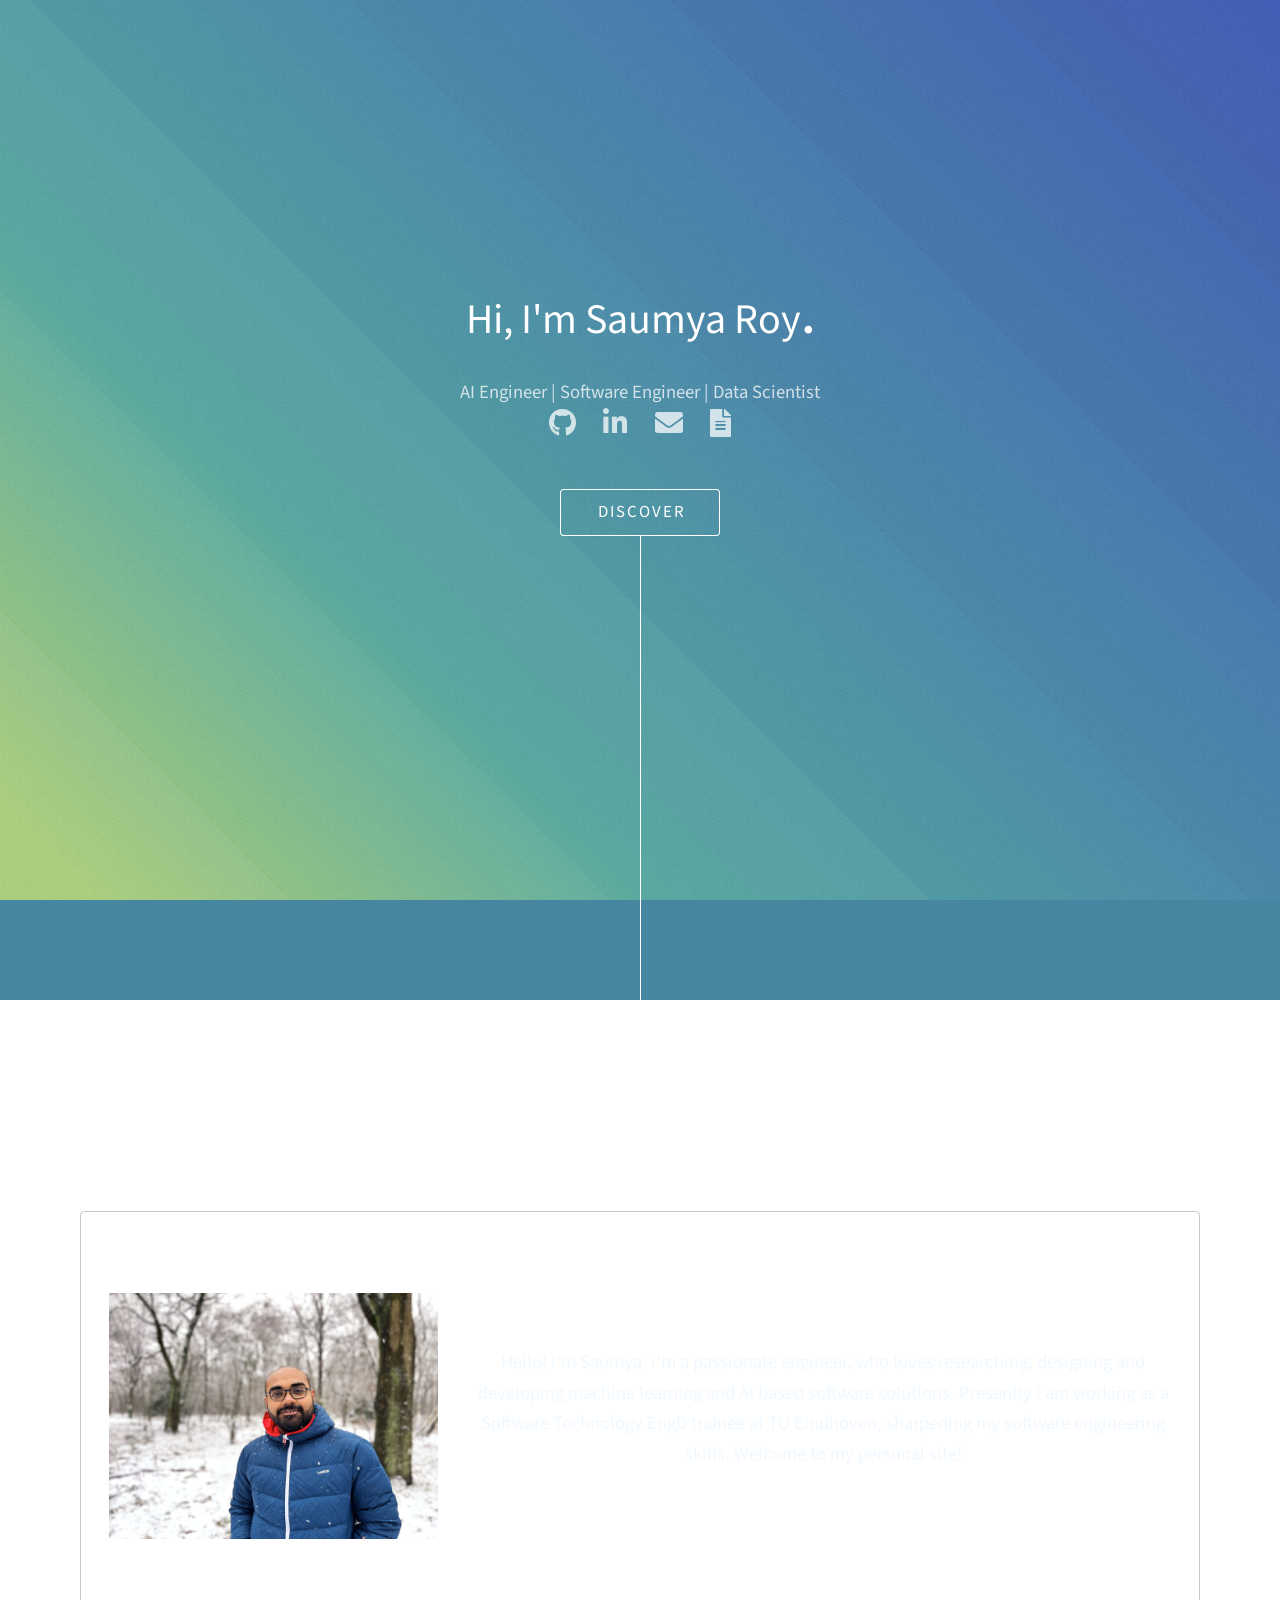
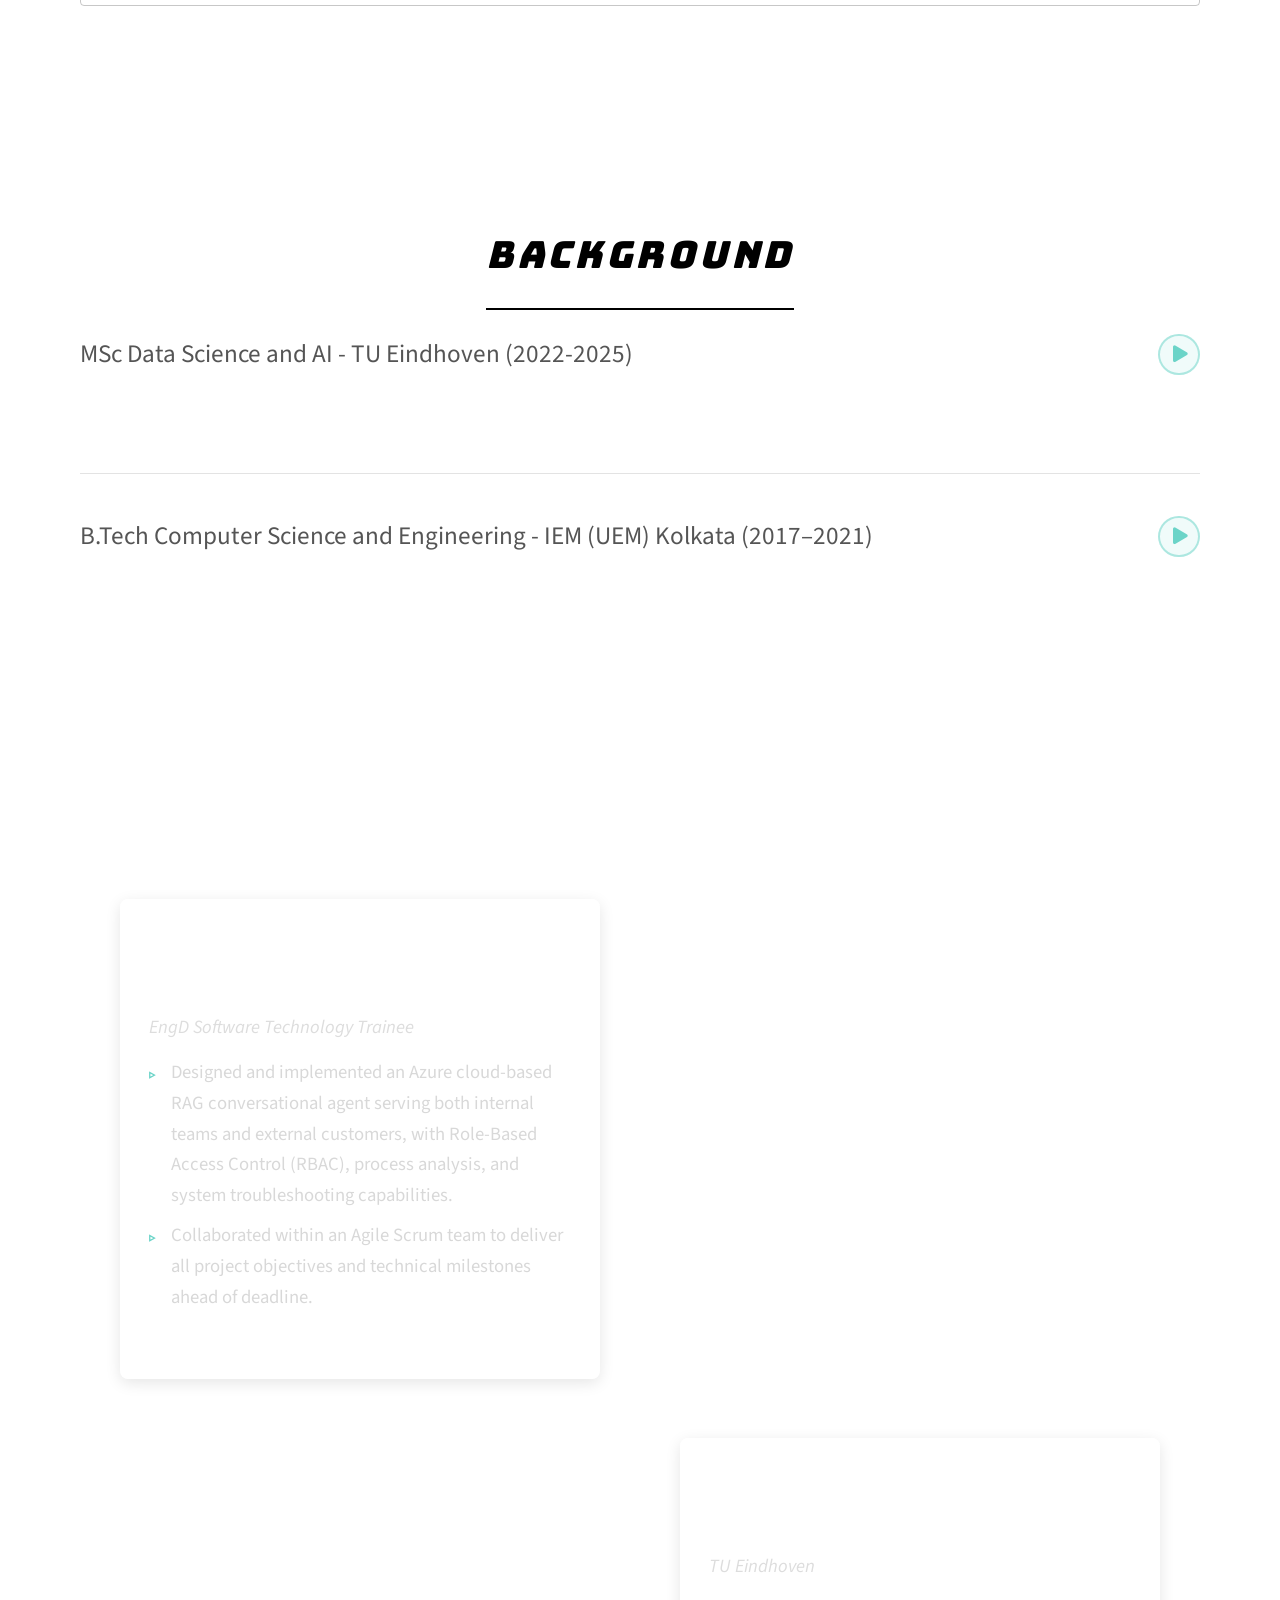
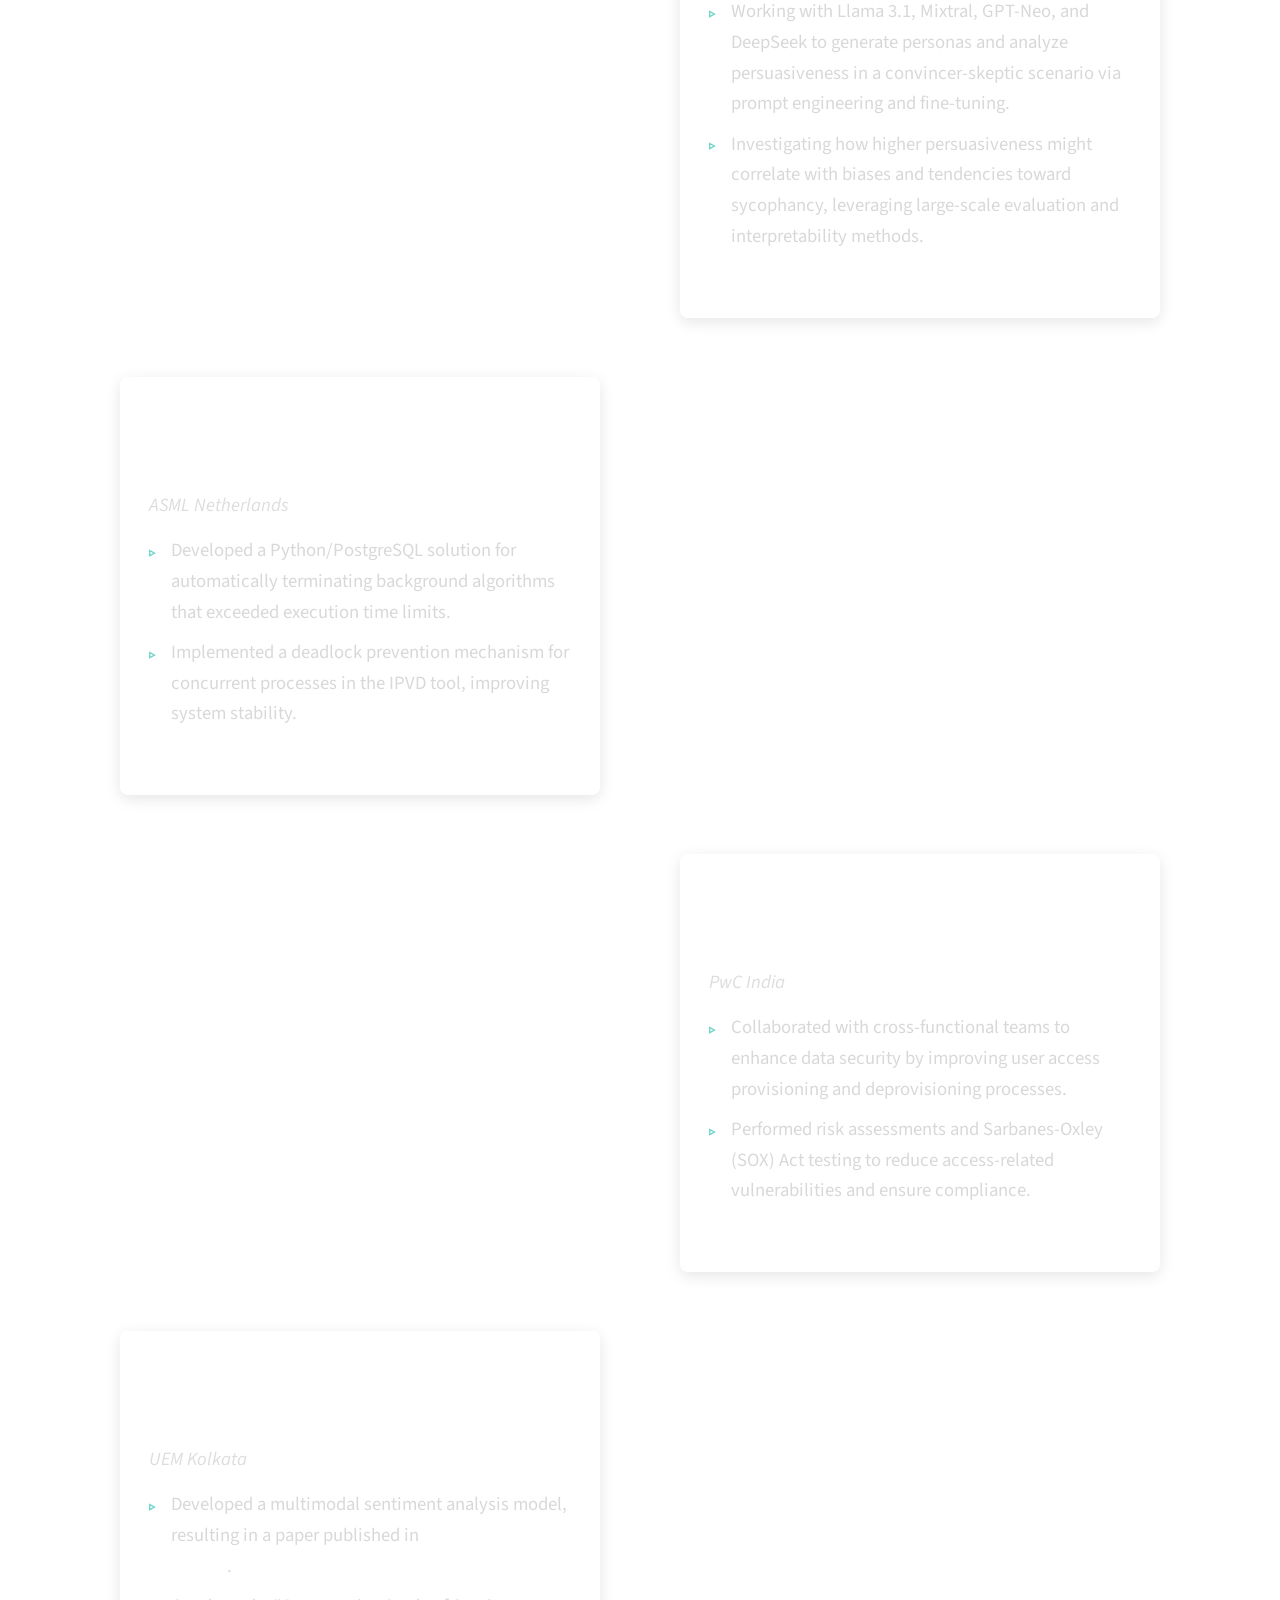
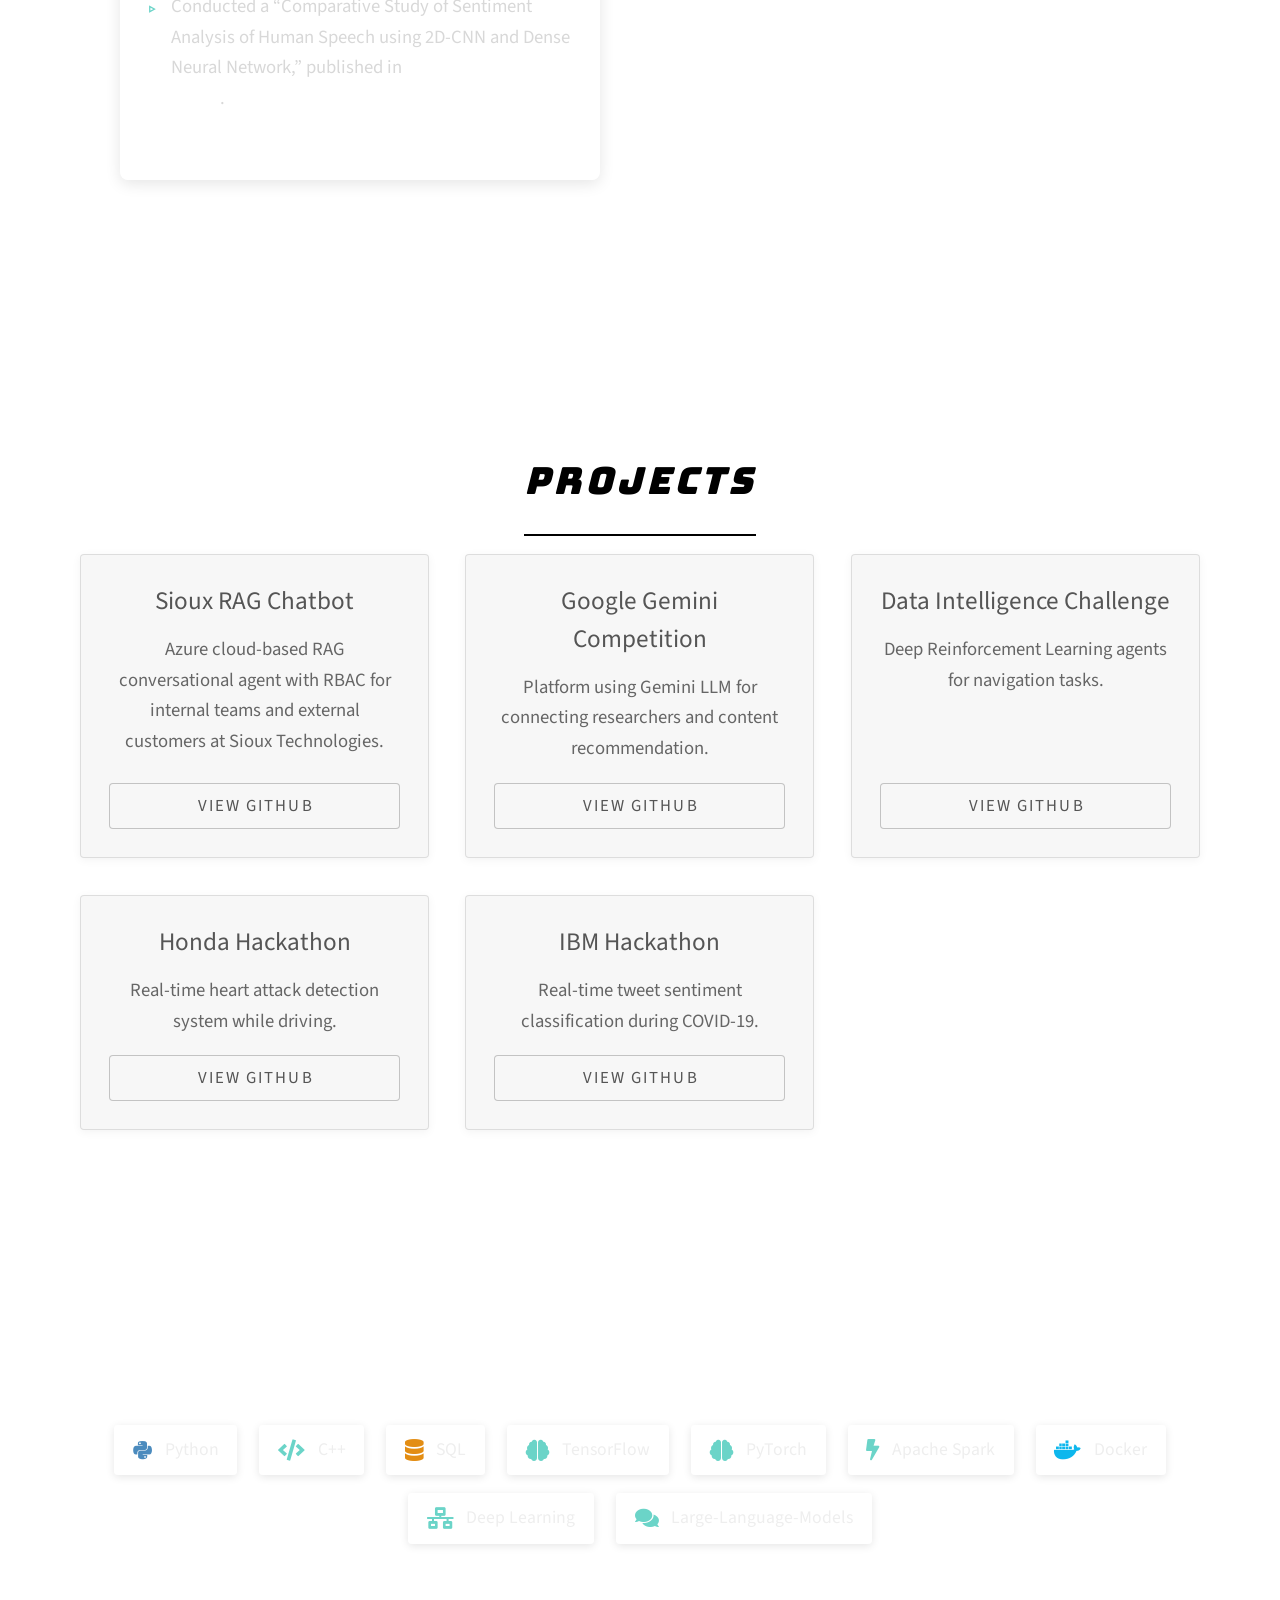
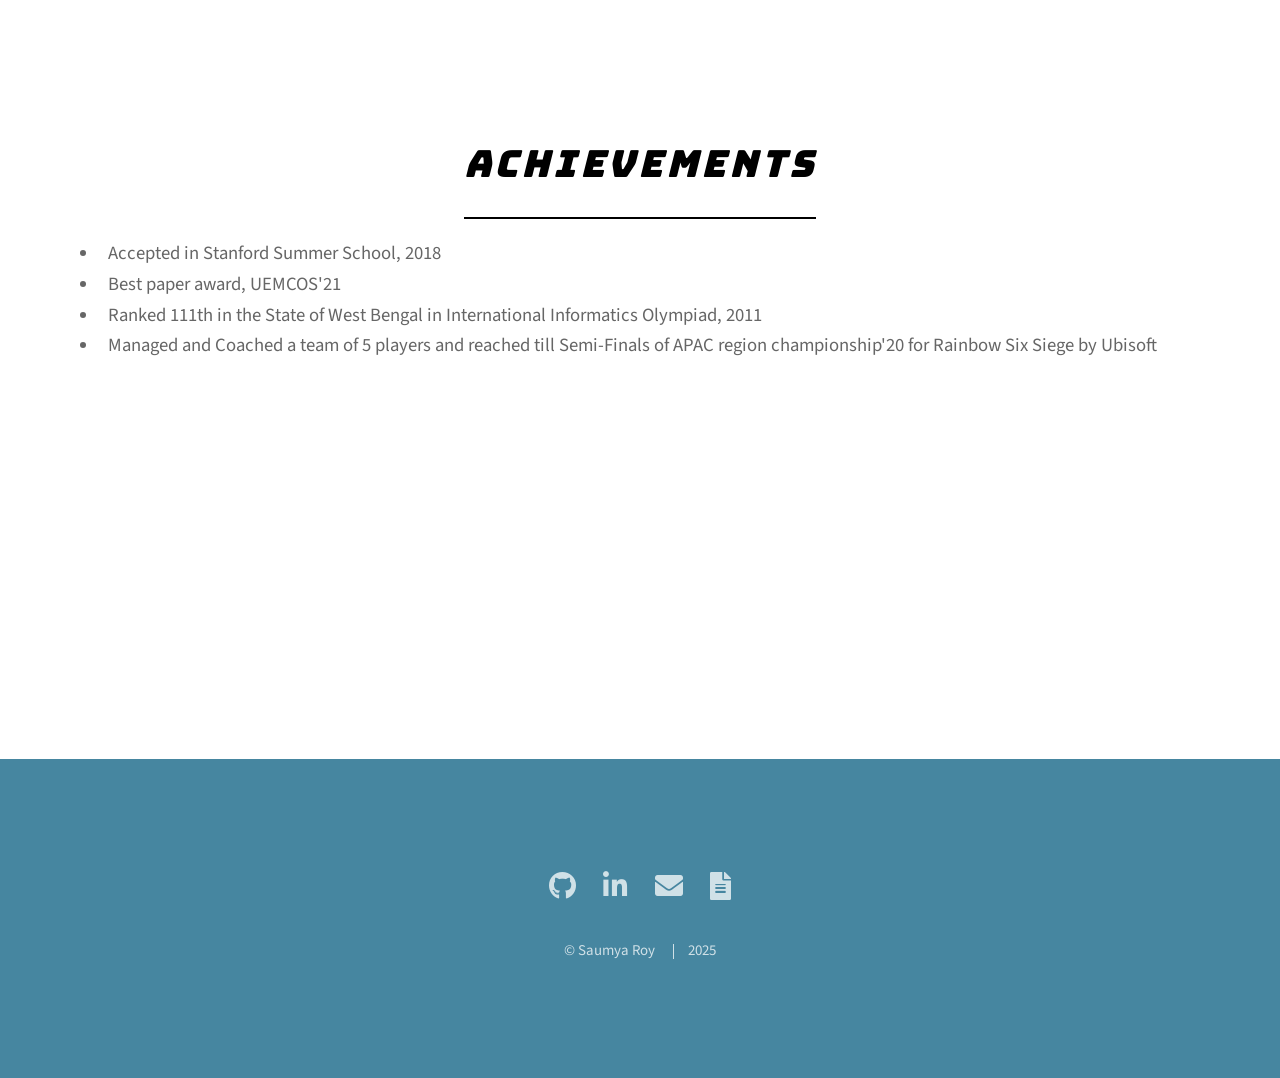
==== commit 14a997a6: "Update professional titles in index.html" ====
--- a/index.html
+++ b/index.html
@@ -20,7 +20,7 @@
 	<section id="header">
 		<div class="inner">
 			<h1 class="typewriter-container">Hi, I'm <strong>Saumya Roy</strong></h1>
-			<p>Data Scientist | AI Researcher | Software Engineer</p>
+			<p> AI Engineer | Software Engineer | Data Scientist</p>
 			<ul class="icons">
 				<li><a href="https://github.com/Roy-C4" class="icon brands alt fa-github" target="_blank"><span
 							class="label">GitHub</span></a></li>
@@ -541,4 +541,4 @@
 	<script src="assets/js/main.js"></script>
 </body>
 
-</html>+</html>
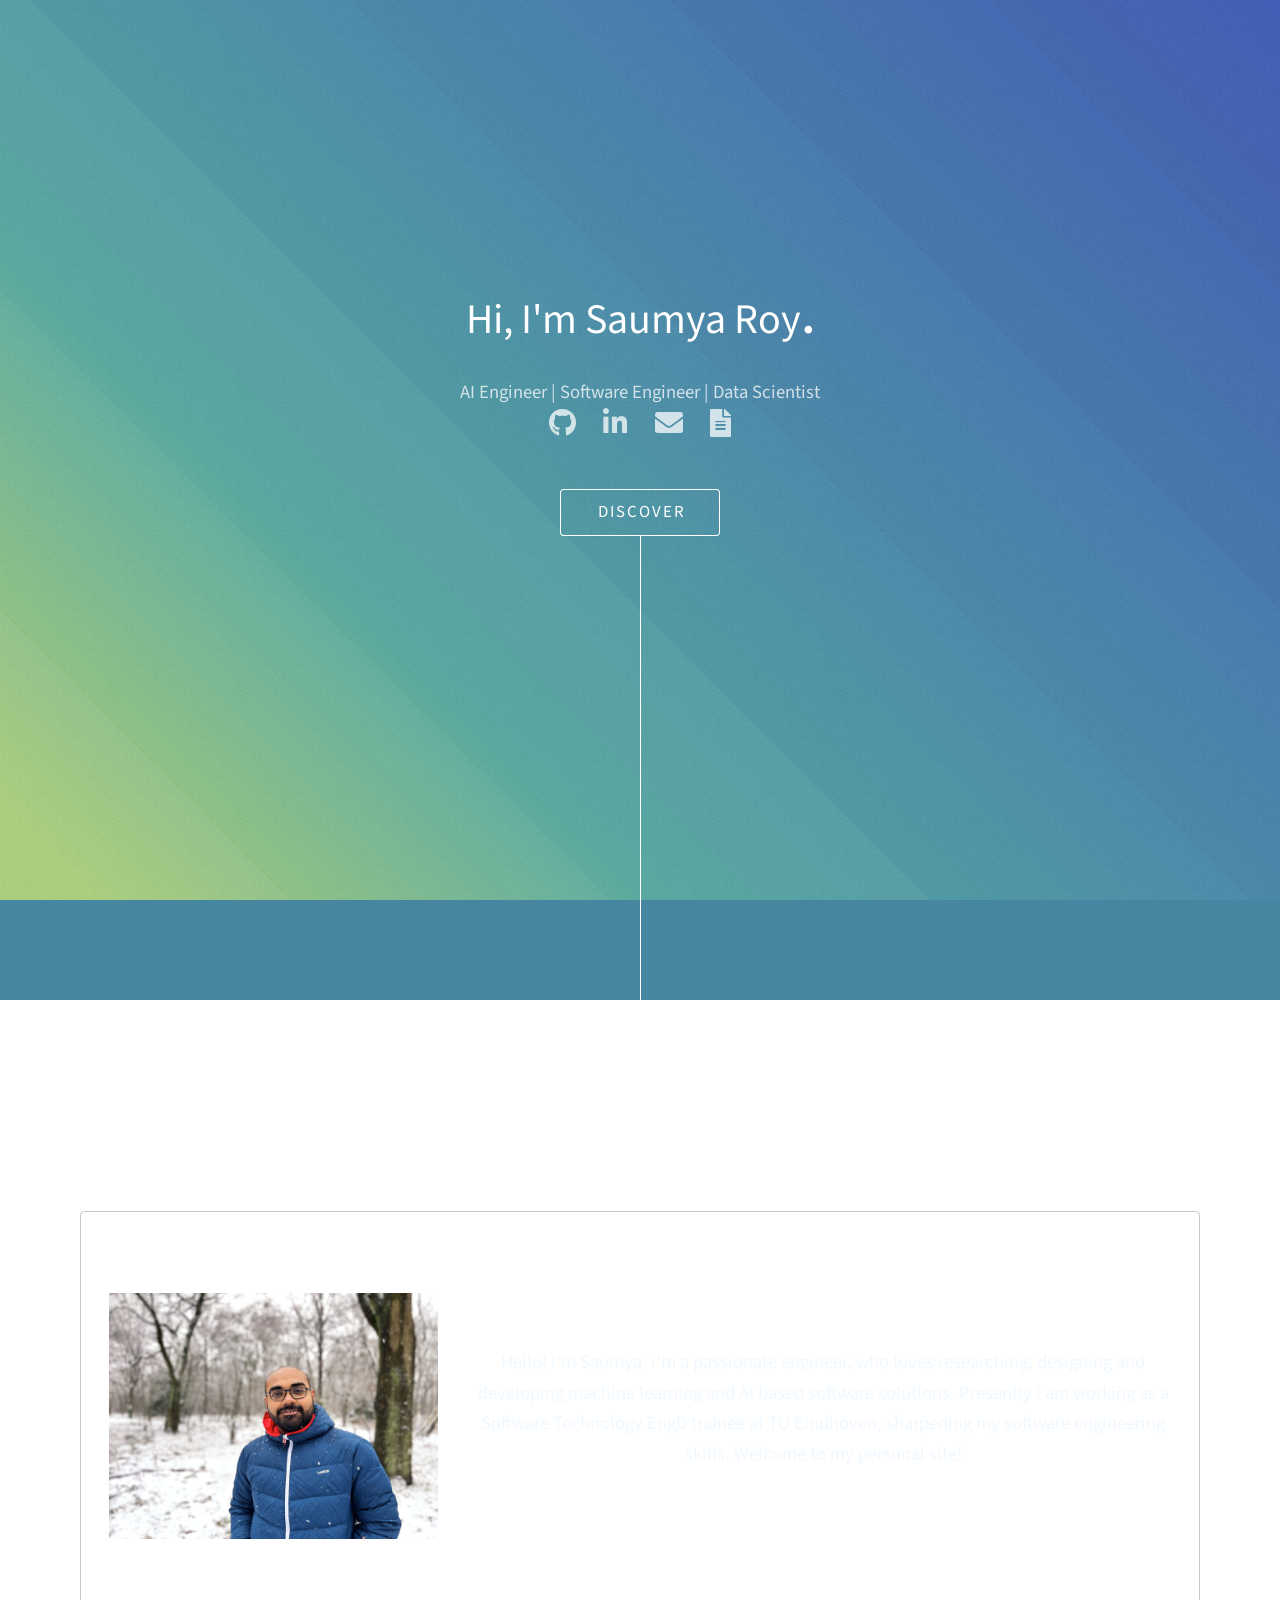
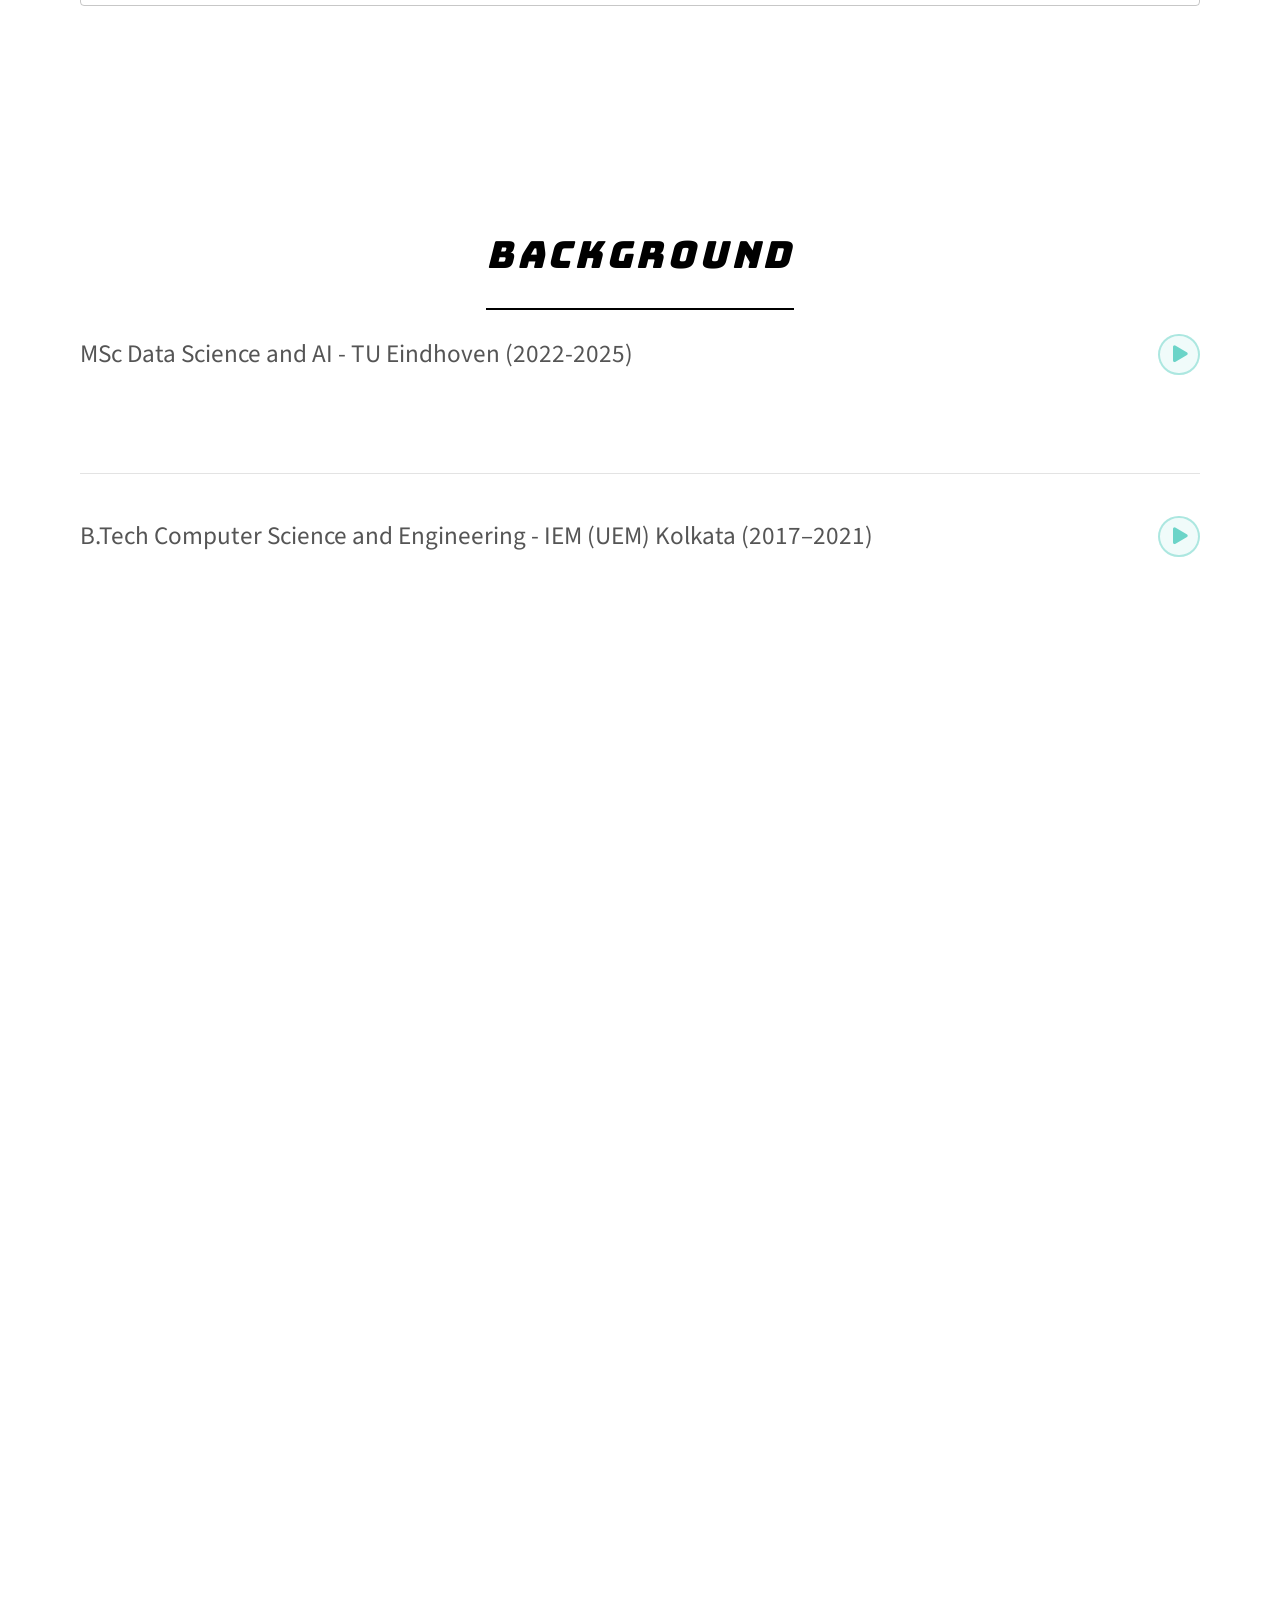
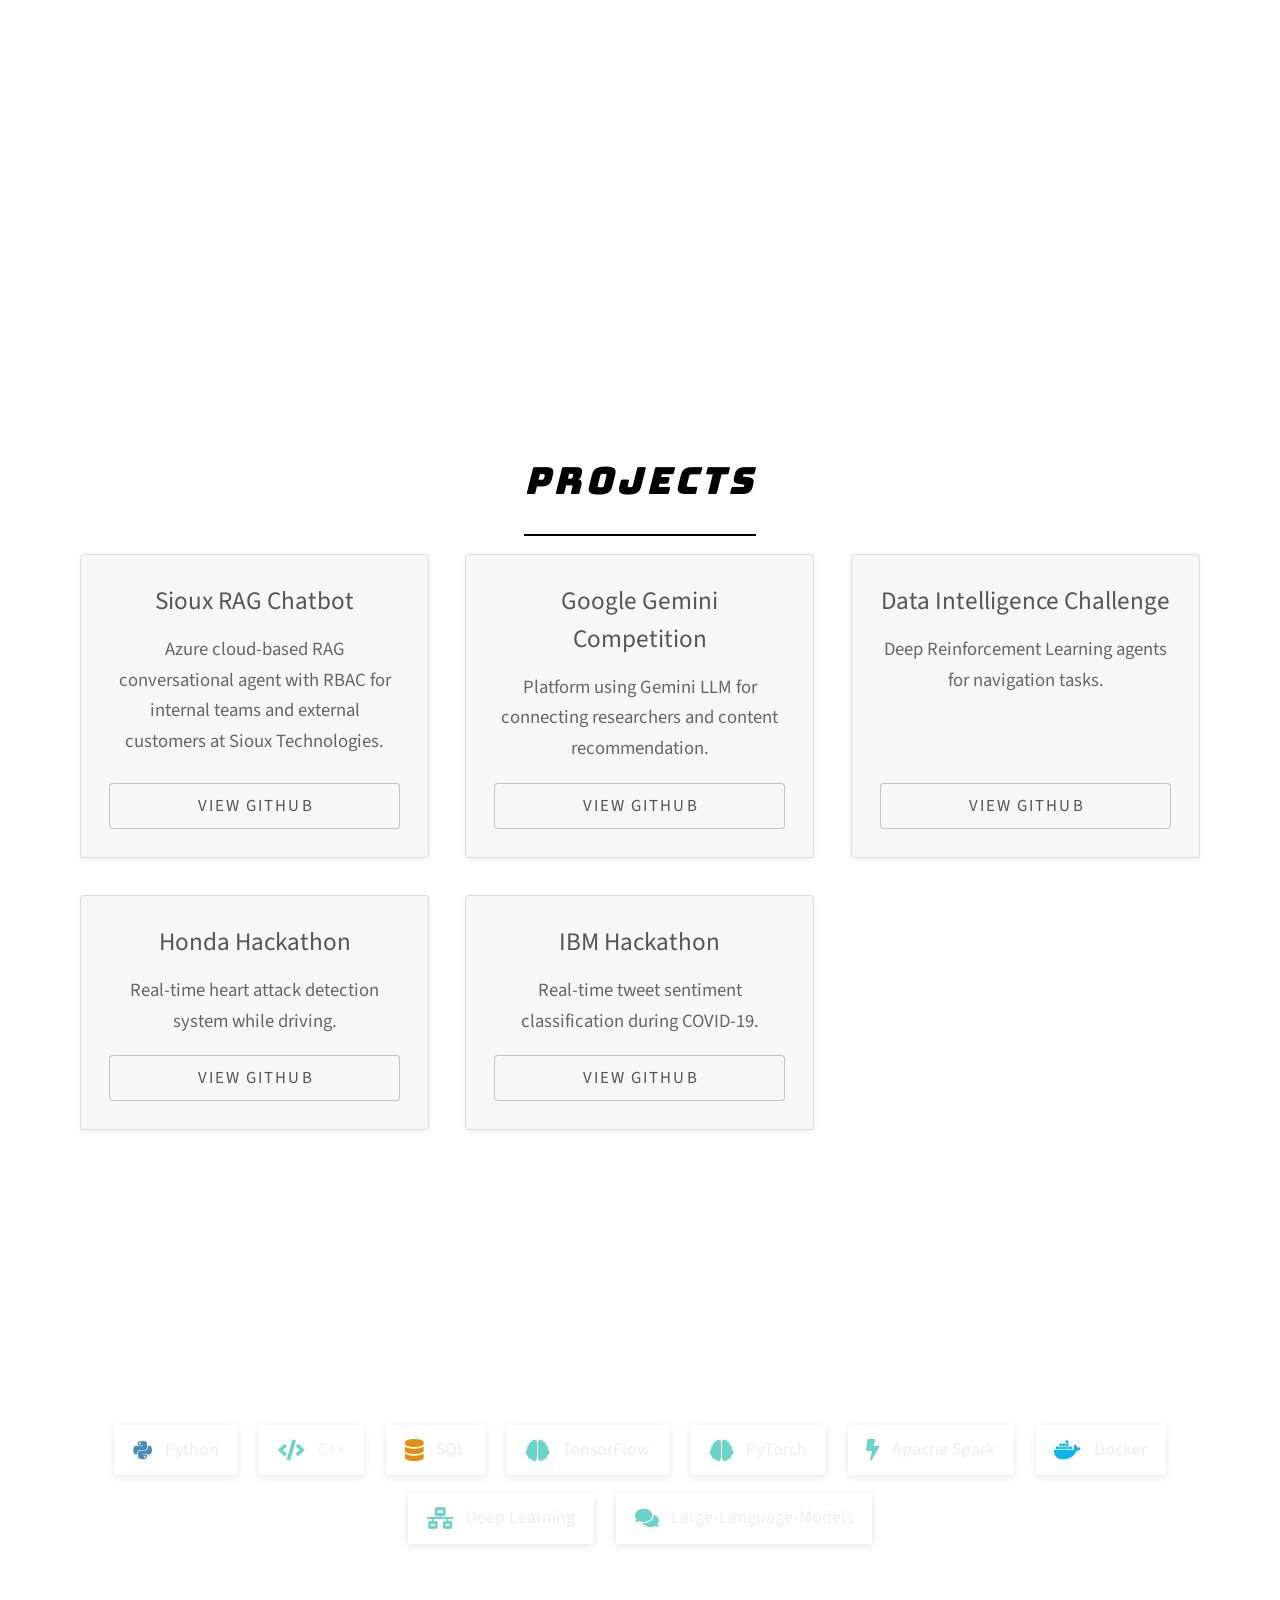
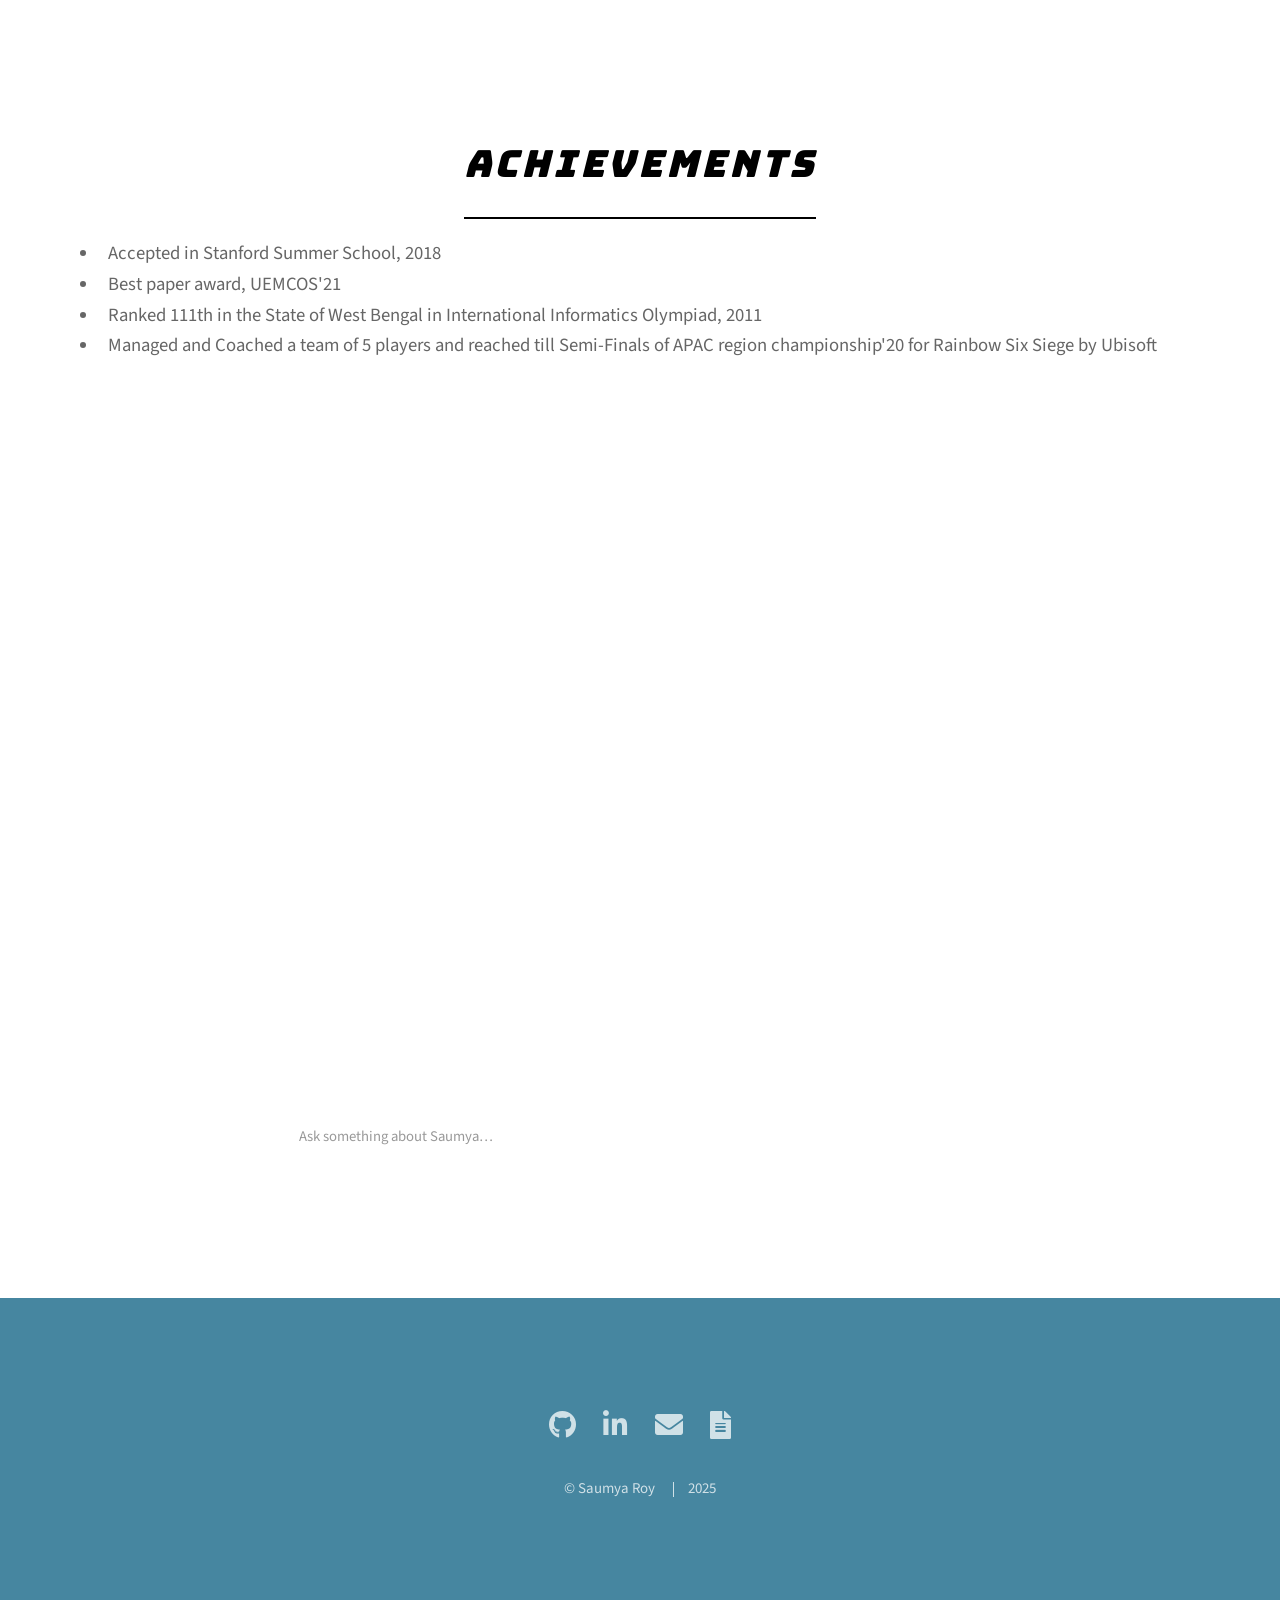
==== commit 5194c7c6: "Updated chat interface" ====
--- a/index.html
+++ b/index.html
@@ -13,6 +13,127 @@
 	<link href="https://api.fontshare.com/v2/css?f[]=satoshi@500&display=swap" rel="stylesheet"> <noscript>
 		<link rel="stylesheet" href="assets/css/noscript.css" />
 	</noscript>
+	<style>
+		/* ── RAG Chatbot ── */
+		.chat-wrapper {
+			max-width: 720px;
+			margin: 0 auto;
+		}
+
+		#chat-log {
+			height: 380px;
+			overflow-y: auto;
+			display: flex;
+			flex-direction: column;
+			gap: 0.75rem;
+			padding: 1.25rem;
+			background: rgba(255, 255, 255, 0.04);
+			border: 1px solid rgba(255, 255, 255, 0.1);
+			border-radius: 12px 12px 0 0;
+			backdrop-filter: blur(8px);
+			-webkit-backdrop-filter: blur(8px);
+		}
+
+		#chat-log::-webkit-scrollbar { width: 5px; }
+		#chat-log::-webkit-scrollbar-track { background: transparent; }
+		#chat-log::-webkit-scrollbar-thumb { background: rgba(255,255,255,0.15); border-radius: 3px; }
+
+		.msg {
+			max-width: 80%;
+			padding: 0.65rem 1rem;
+			border-radius: 18px;
+			line-height: 1.5;
+			font-size: 0.92rem;
+			word-break: break-word;
+		}
+
+		.msg.user {
+			align-self: flex-end;
+			background: linear-gradient(135deg, rgba(255,255,255,0.22), rgba(255,255,255,0.1));
+			color: #fff;
+			border: 1px solid rgba(255,255,255,0.2);
+			border-bottom-right-radius: 4px;
+		}
+
+		.msg.bot {
+			align-self: flex-start;
+			background: rgba(255, 255, 255, 0.08);
+			color: rgba(255,255,255,0.88);
+			border: 1px solid rgba(255,255,255,0.1);
+			border-bottom-left-radius: 4px;
+		}
+
+		/* Typing indicator */
+		.msg.typing {
+			display: flex;
+			align-items: center;
+			gap: 5px;
+			padding: 0.75rem 1rem;
+			background: rgba(255,255,255,0.08);
+		}
+
+		.msg.typing span {
+			display: inline-block;
+			width: 7px;
+			height: 7px;
+			border-radius: 50%;
+			background: rgba(255,255,255,0.6);
+			animation: blink 1.2s infinite ease-in-out;
+		}
+
+		.msg.typing span:nth-child(2) { animation-delay: 0.2s; }
+		.msg.typing span:nth-child(3) { animation-delay: 0.4s; }
+
+		@keyframes blink {
+			0%, 80%, 100% { opacity: 0.2; transform: scale(0.85); }
+			40%            { opacity: 1;   transform: scale(1.1); }
+		}
+
+		.chat-input-row {
+			display: flex;
+			border: 1px solid rgba(255,255,255,0.1);
+			border-top: none;
+			border-radius: 0 0 12px 12px;
+			overflow: hidden;
+			background: rgba(255,255,255,0.06);
+			backdrop-filter: blur(8px);
+			-webkit-backdrop-filter: blur(8px);
+		}
+
+		#chat-input {
+			flex: 1;
+			background: transparent;
+			border: none;
+			outline: none;
+			padding: 0.85rem 1.1rem;
+			color: #fff;
+			font-size: 0.92rem;
+			font-family: inherit;
+		}
+
+		#chat-input::placeholder { color: rgba(255,255,255,0.35); }
+
+		#chat-send {
+			background: rgba(255,255,255,0.12);
+			border: none;
+			border-left: 1px solid rgba(255,255,255,0.1);
+			color: #fff;
+			padding: 0 1.4rem;
+			cursor: pointer;
+			font-size: 0.9rem;
+			letter-spacing: 0.05em;
+			transition: background 0.2s;
+		}
+
+		#chat-send:hover { background: rgba(255,255,255,0.22); }
+
+		.chat-hint {
+			margin-top: 0.6rem;
+			font-size: 0.78rem;
+			color: rgba(255,255,255,0.3);
+			text-align: center;
+		}
+	</style>
 </head>
 
 <body class="is-preload">
@@ -508,11 +629,24 @@
 		</div>
 	</section>
 
-	<section id="four" class="main style2 special">
+	<section id="rag-twin" class="main style2 special">
 		<div class="container scroll-reveal">
 			<header class="major special">
-				<h2 class="section-title-shadow-effect">RAG Digital Twin Coming soon......</h2>
+				<h2 class="section-title-shadow-effect">RAG Digital Twin</h2>
+				<p style="color:rgba(255,255,255,0.55); margin-top:1.2rem; margin-bottom:2rem; font-size:0.8rem; letter-spacing:0.03em;">
+					Ask me anything about my background, projects, or experience.
+				</p>
 			</header>
+			<div class="chat-wrapper">
+				<div id="chat-log">
+					<div class="msg bot">Hi! I'm Saumya's AI digital twin. Ask me about his experience, projects, or skills.</div>
+				</div>
+				<div class="chat-input-row">
+					<input id="chat-input" type="text" placeholder="Ask something about Saumya…" autocomplete="off" />
+					<button id="chat-send" onclick="sendMessage()">Send</button>
+				</div>
+				<p class="chat-hint">Press Enter or click Send &mdash; responses are generated from Saumya's CV and project docs.</p>
+			</div>
 		</div>
 	</section>
 
@@ -539,6 +673,69 @@
 	<script src="assets/js/breakpoints.min.js"></script>
 	<script src="assets/js/util.js"></script>
 	<script src="assets/js/main.js"></script>
+
+	<script>
+		async function sendMessage() {
+			const input = document.getElementById('chat-input');
+			const text = input.value.trim();
+			if (!text) return;
+
+			const log = document.getElementById('chat-log');
+
+			// Append user message
+			const userMsg = document.createElement('div');
+			userMsg.className = 'msg user';
+			userMsg.textContent = text;
+			log.appendChild(userMsg);
+			input.value = '';
+			log.scrollTop = log.scrollHeight;
+
+			// Append typing indicator
+			const typing = document.createElement('div');
+			typing.className = 'msg bot typing';
+			typing.innerHTML = '<span></span><span></span><span></span>';
+			log.appendChild(typing);
+			log.scrollTop = log.scrollHeight;
+
+			try {
+				const res = await fetch(
+					'https://portfolio-func-hjhka3h9e0gnhyf4.swedencentral-01.azurewebsites.net/api/chat',
+					{
+						method: 'POST',
+						headers: { 'Content-Type': 'application/json' },
+						body: JSON.stringify({ message: text })
+					}
+				);
+				const data = await res.json();
+				typing.remove();
+
+				const botMsg = document.createElement('div');
+				botMsg.className = 'msg bot';
+				botMsg.textContent = data.response || 'Sorry, I could not get a response.';
+				log.appendChild(botMsg);
+			} catch (err) {
+				typing.remove();
+				const errMsg = document.createElement('div');
+				errMsg.className = 'msg bot';
+				errMsg.textContent = 'Error reaching the server. Please try again later.';
+				log.appendChild(errMsg);
+			}
+
+			log.scrollTop = log.scrollHeight;
+		}
+
+		document.addEventListener('DOMContentLoaded', function () {
+			const input = document.getElementById('chat-input');
+			if (input) {
+				input.addEventListener('keydown', function (e) {
+					if (e.key === 'Enter' && !e.shiftKey) {
+						e.preventDefault();
+						sendMessage();
+					}
+				});
+			}
+		});
+	</script>
 </body>
 
 </html>
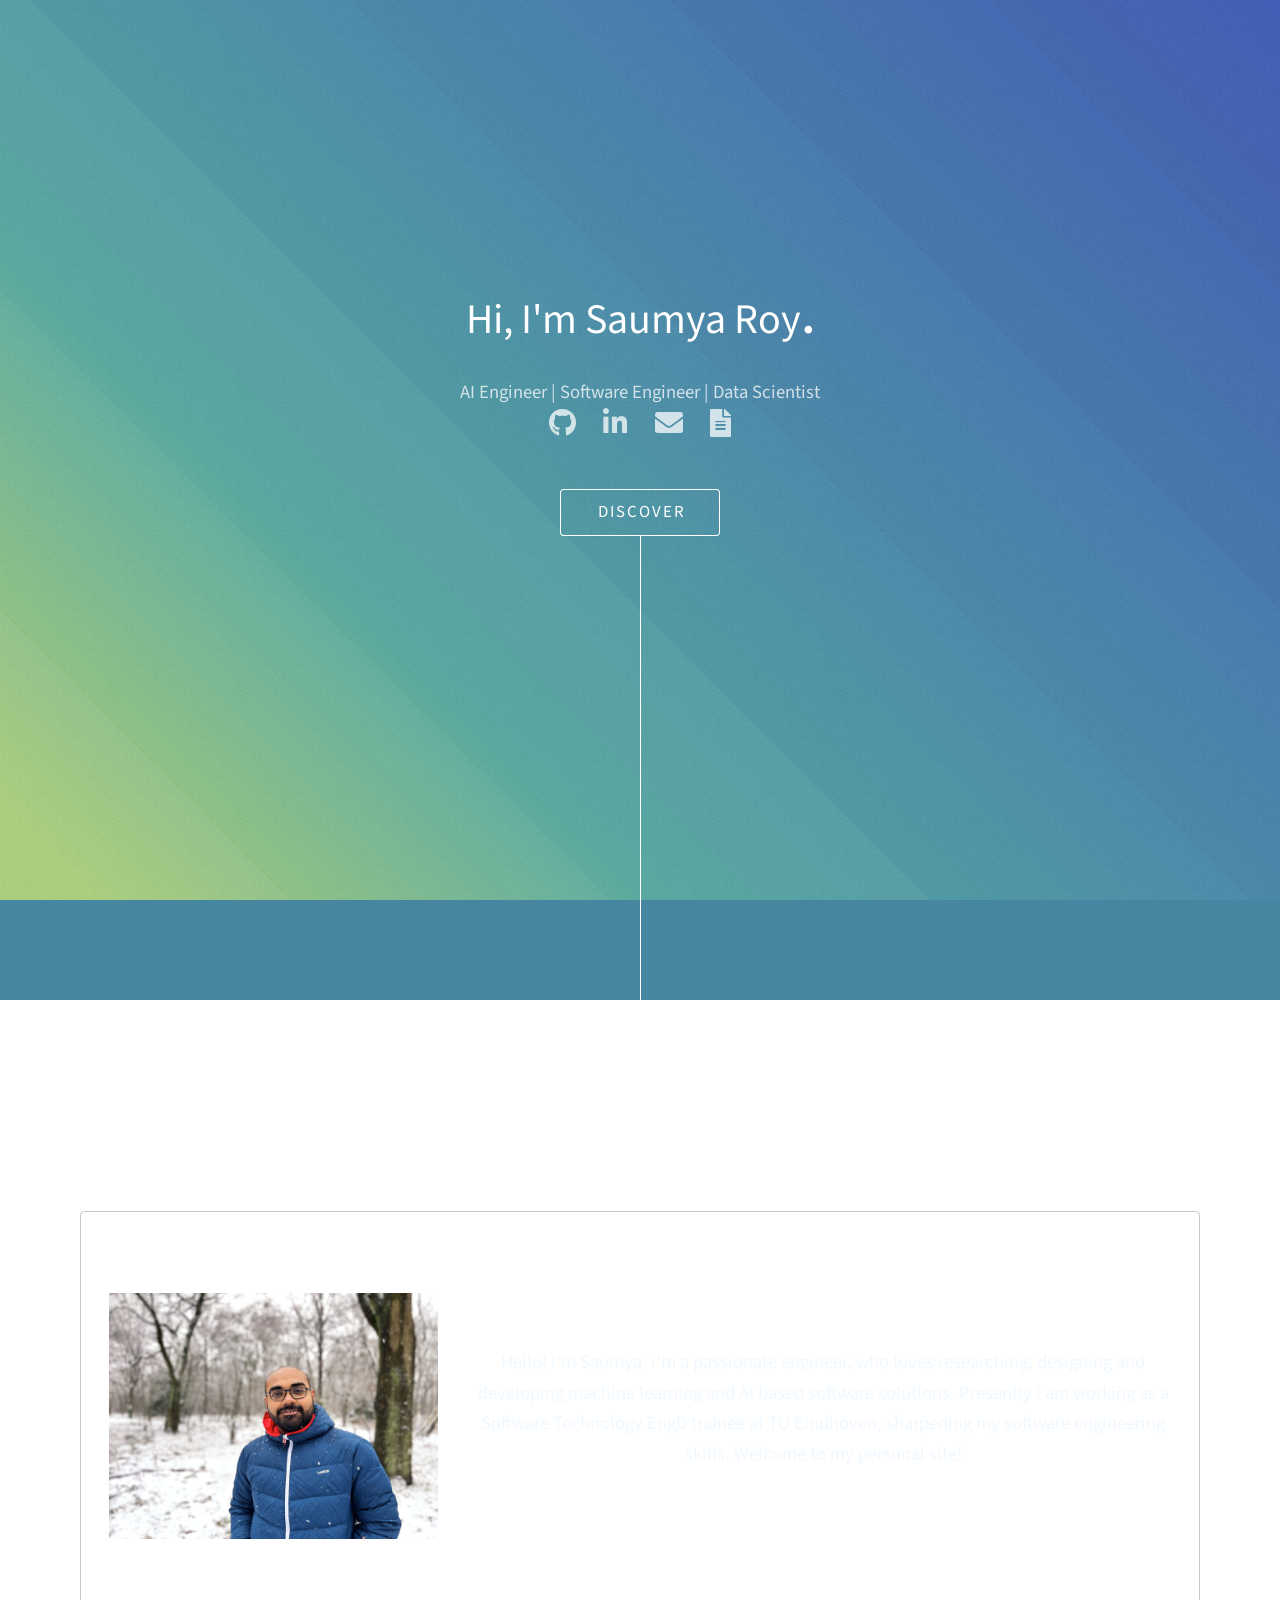
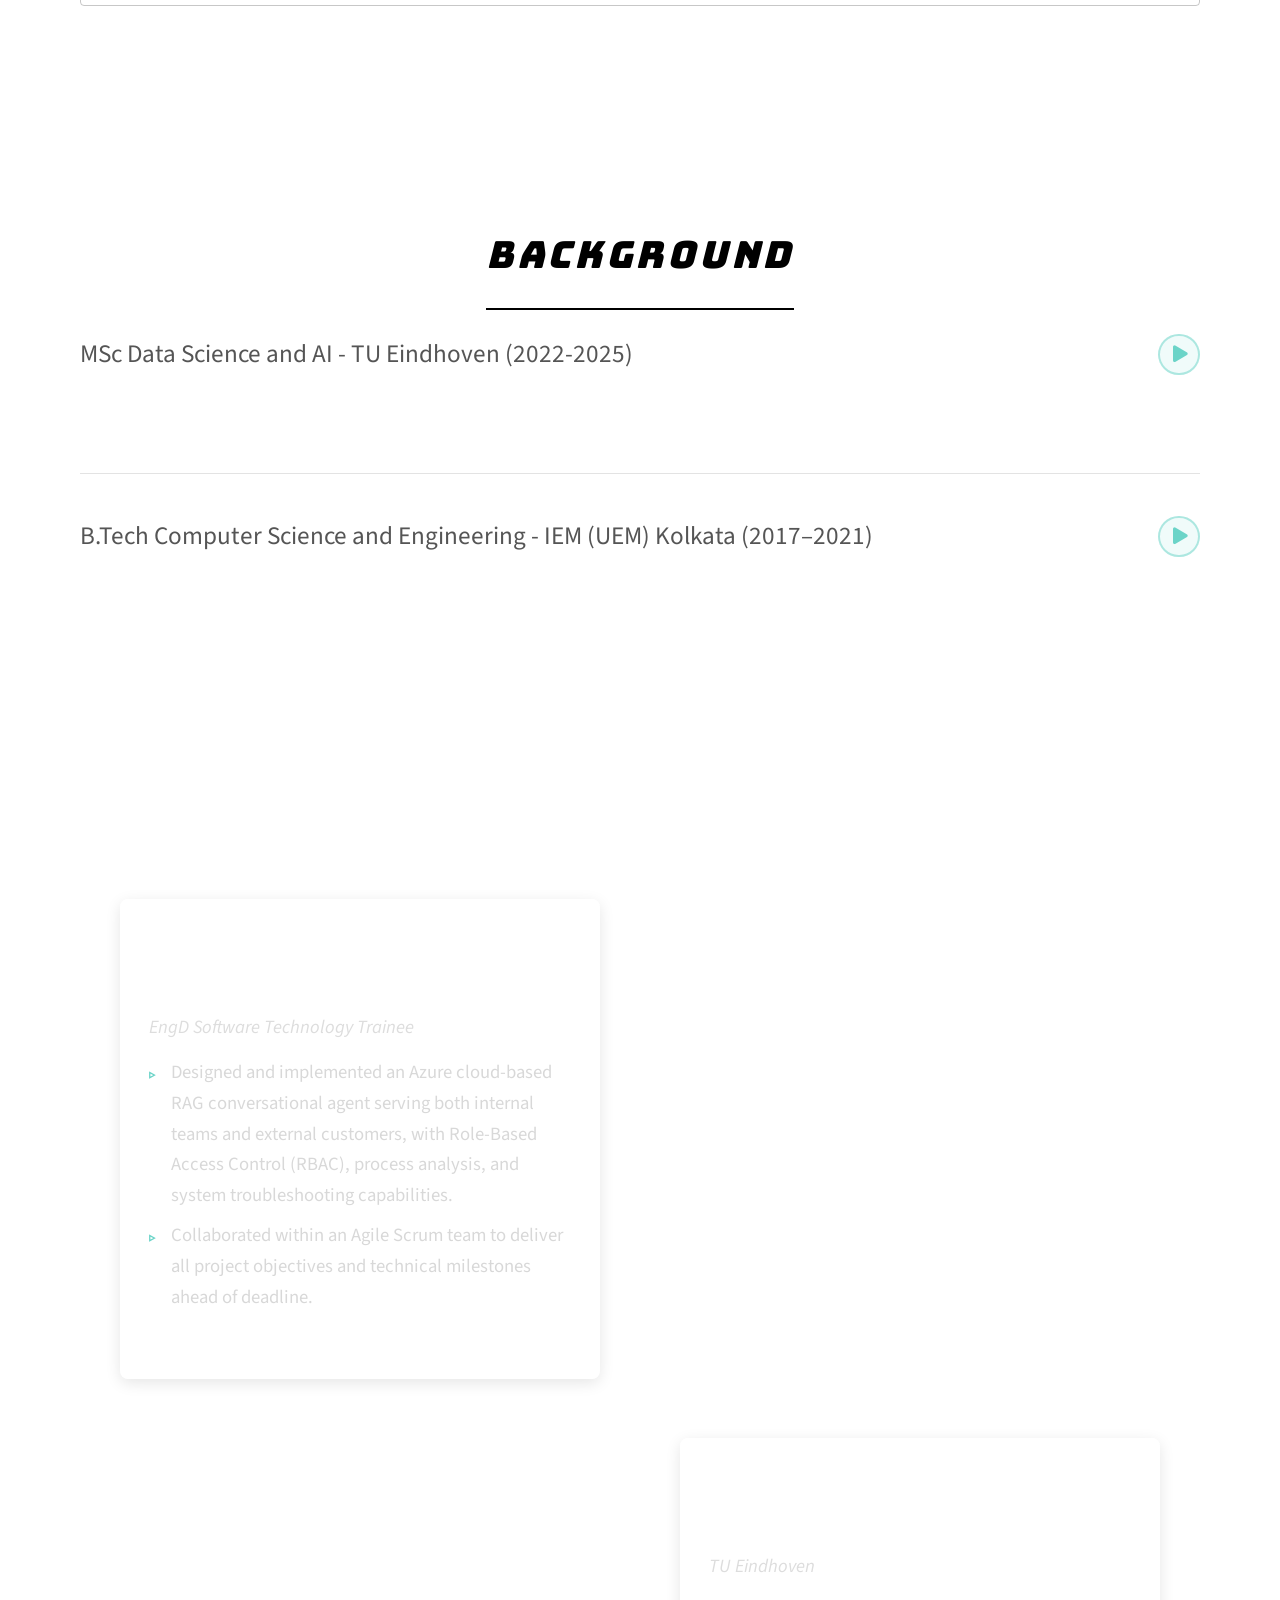
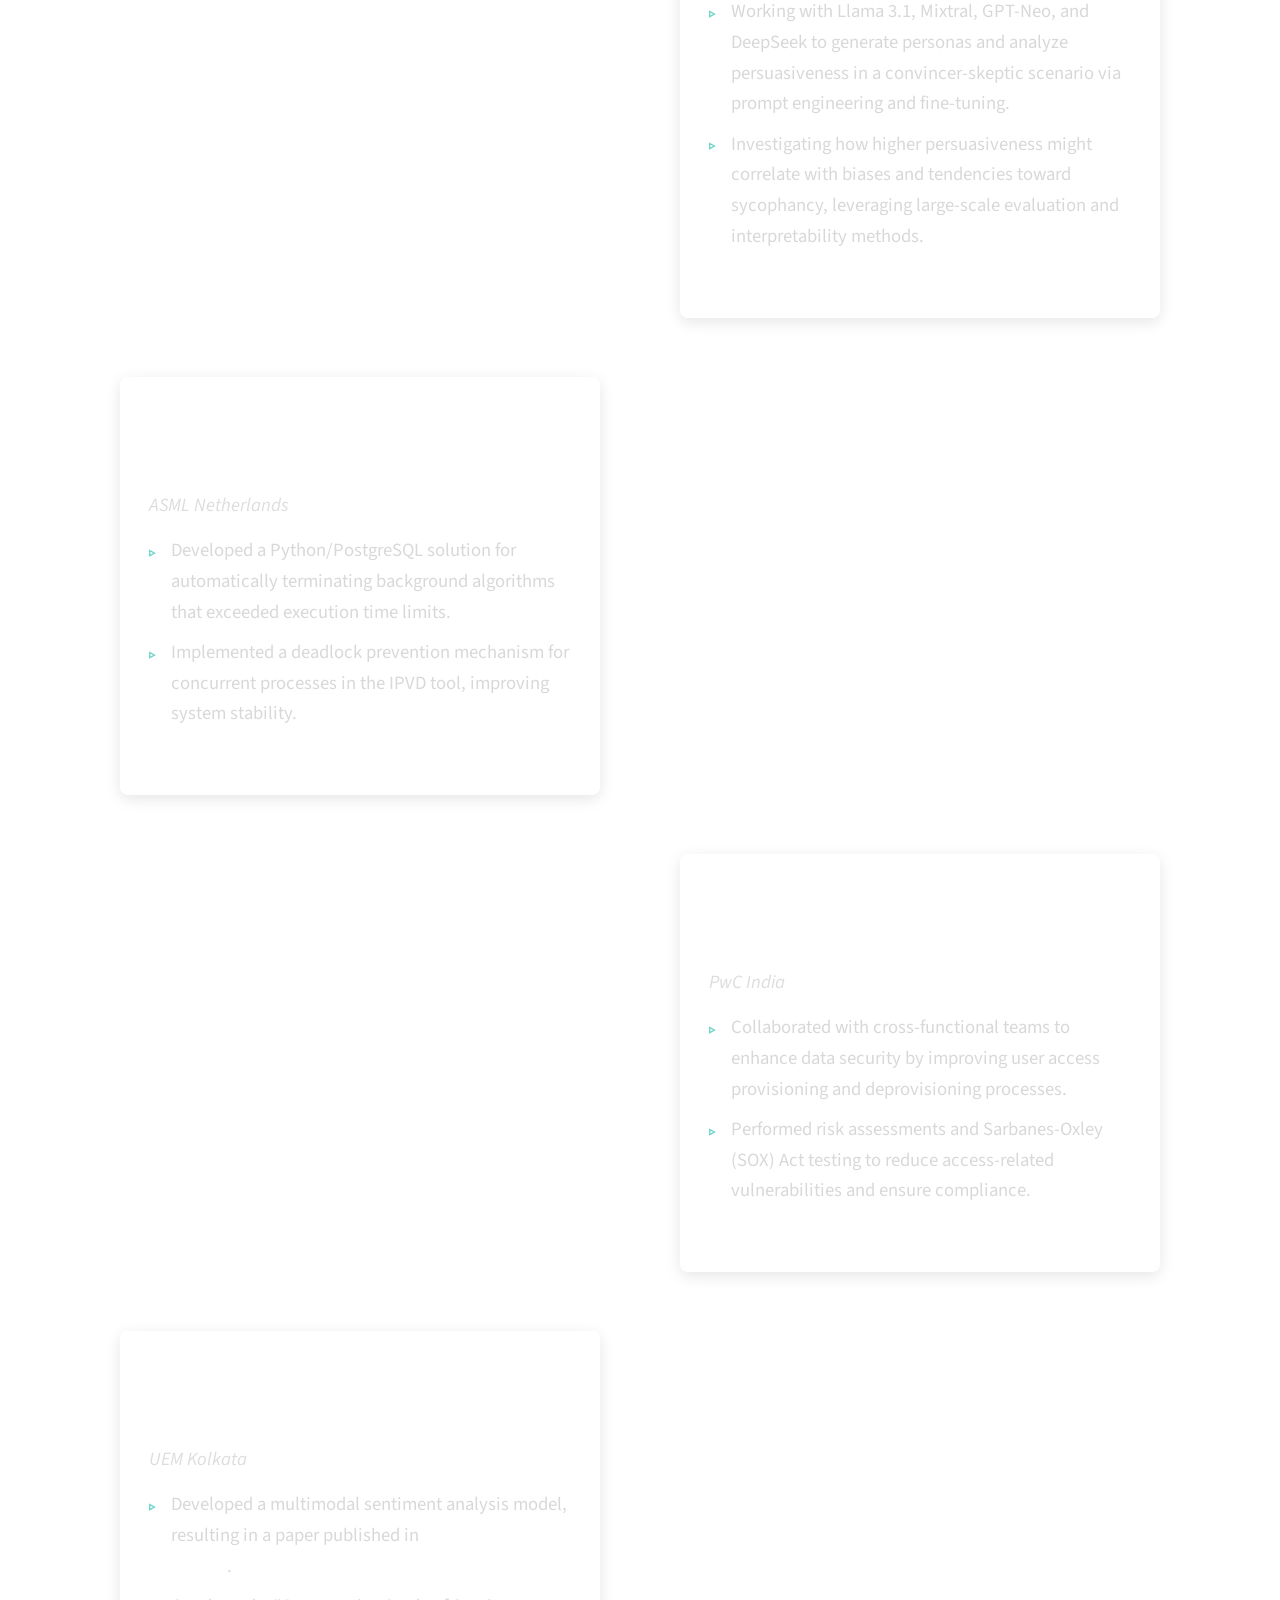
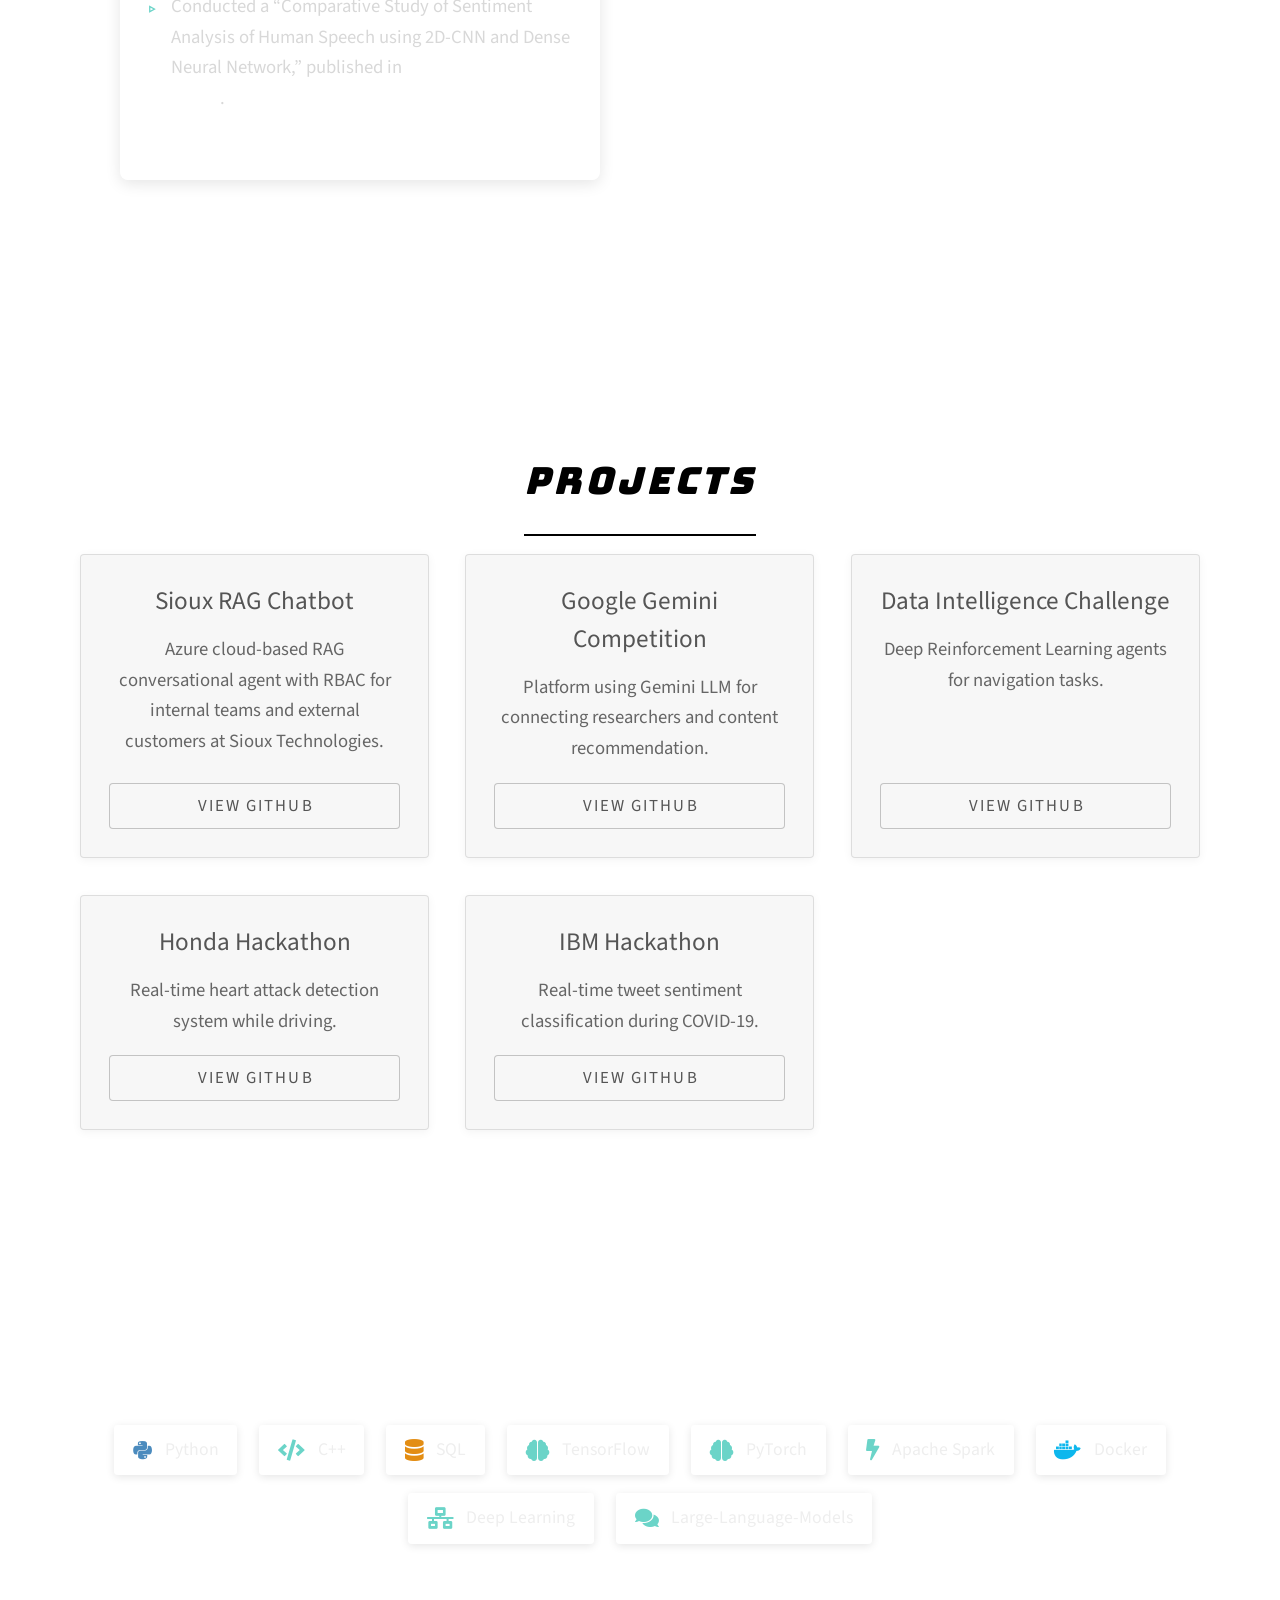
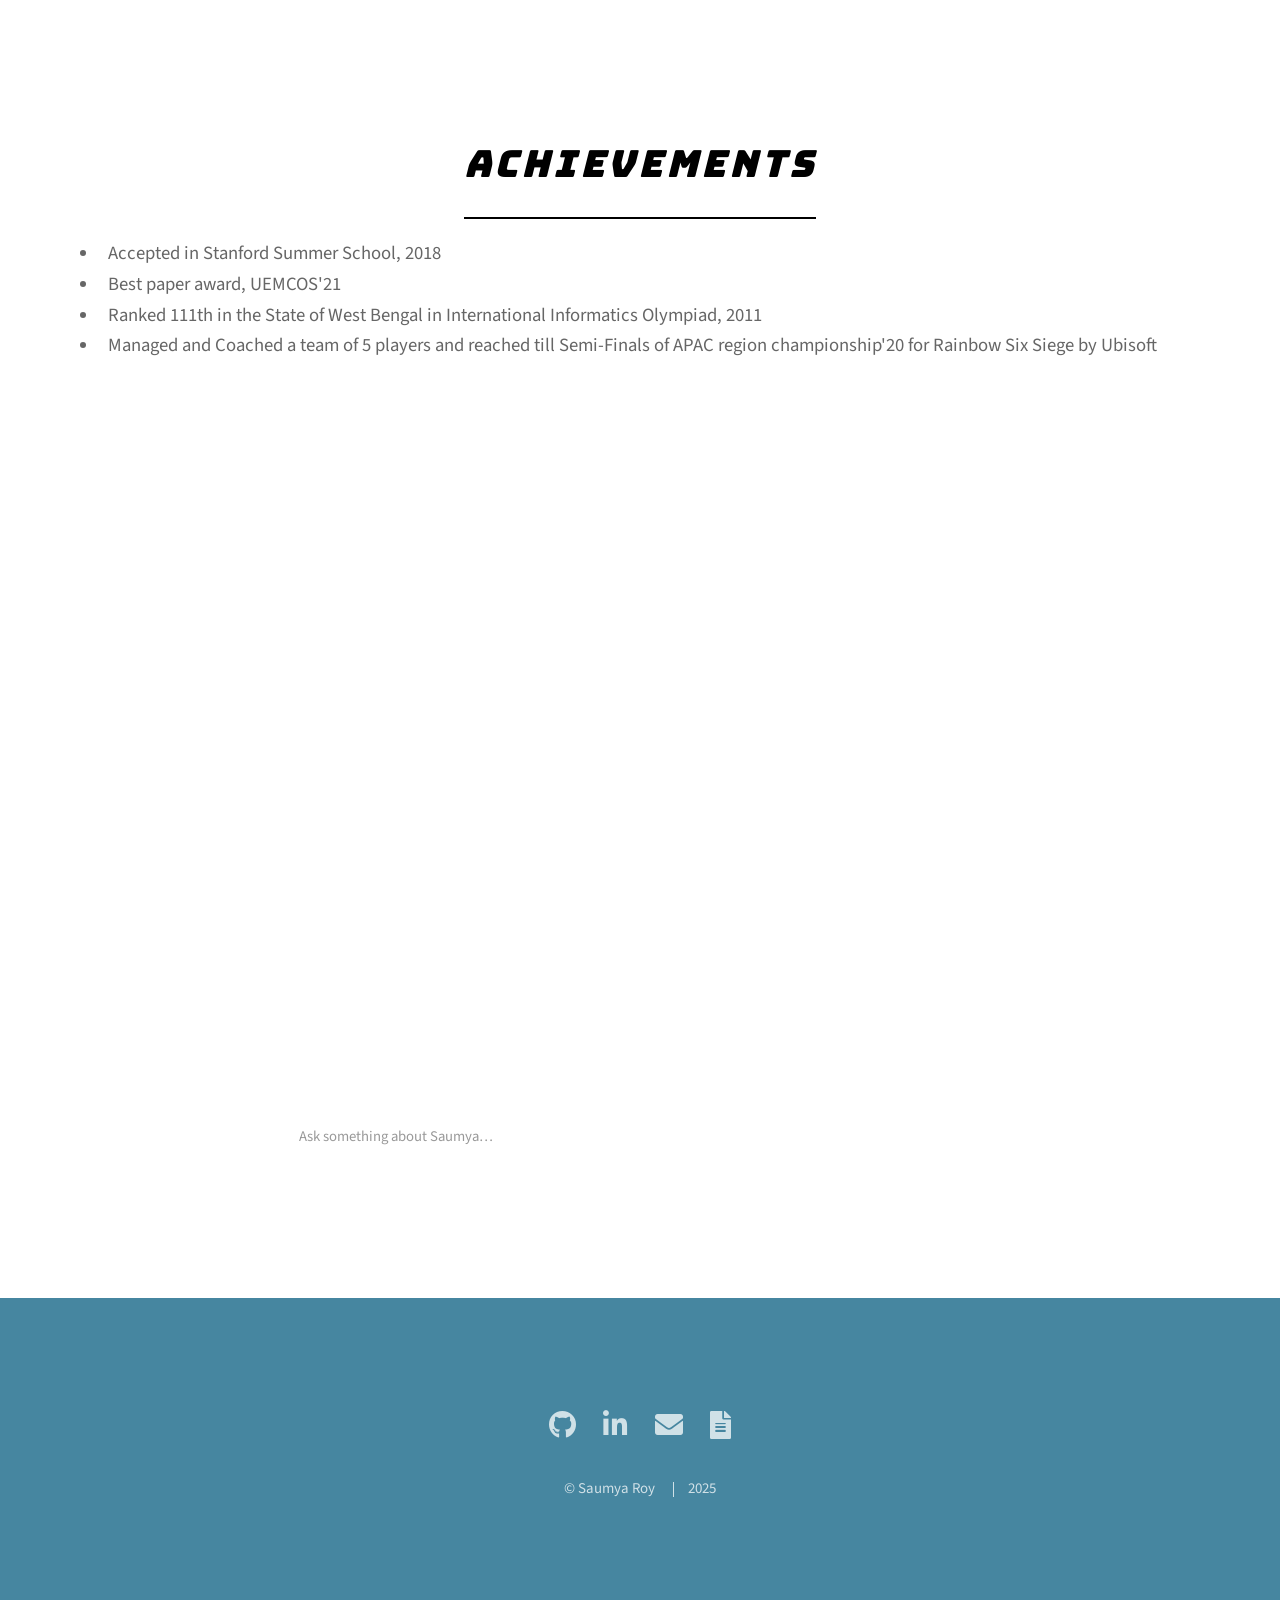
==== commit c1661867: "Update bot message" ====
--- a/index.html
+++ b/index.html
@@ -639,7 +639,7 @@
 			</header>
 			<div class="chat-wrapper">
 				<div id="chat-log">
-					<div class="msg bot">Hi! I'm Saumya's AI digital twin. Ask me about his experience, projects, or skills.</div>
+					<div class="msg bot">Hi! I'm Saumya's AI digital twin. Ask me about my experience, projects, or skills.</div>
 				</div>
 				<div class="chat-input-row">
 					<input id="chat-input" type="text" placeholder="Ask something about Saumya…" autocomplete="off" />
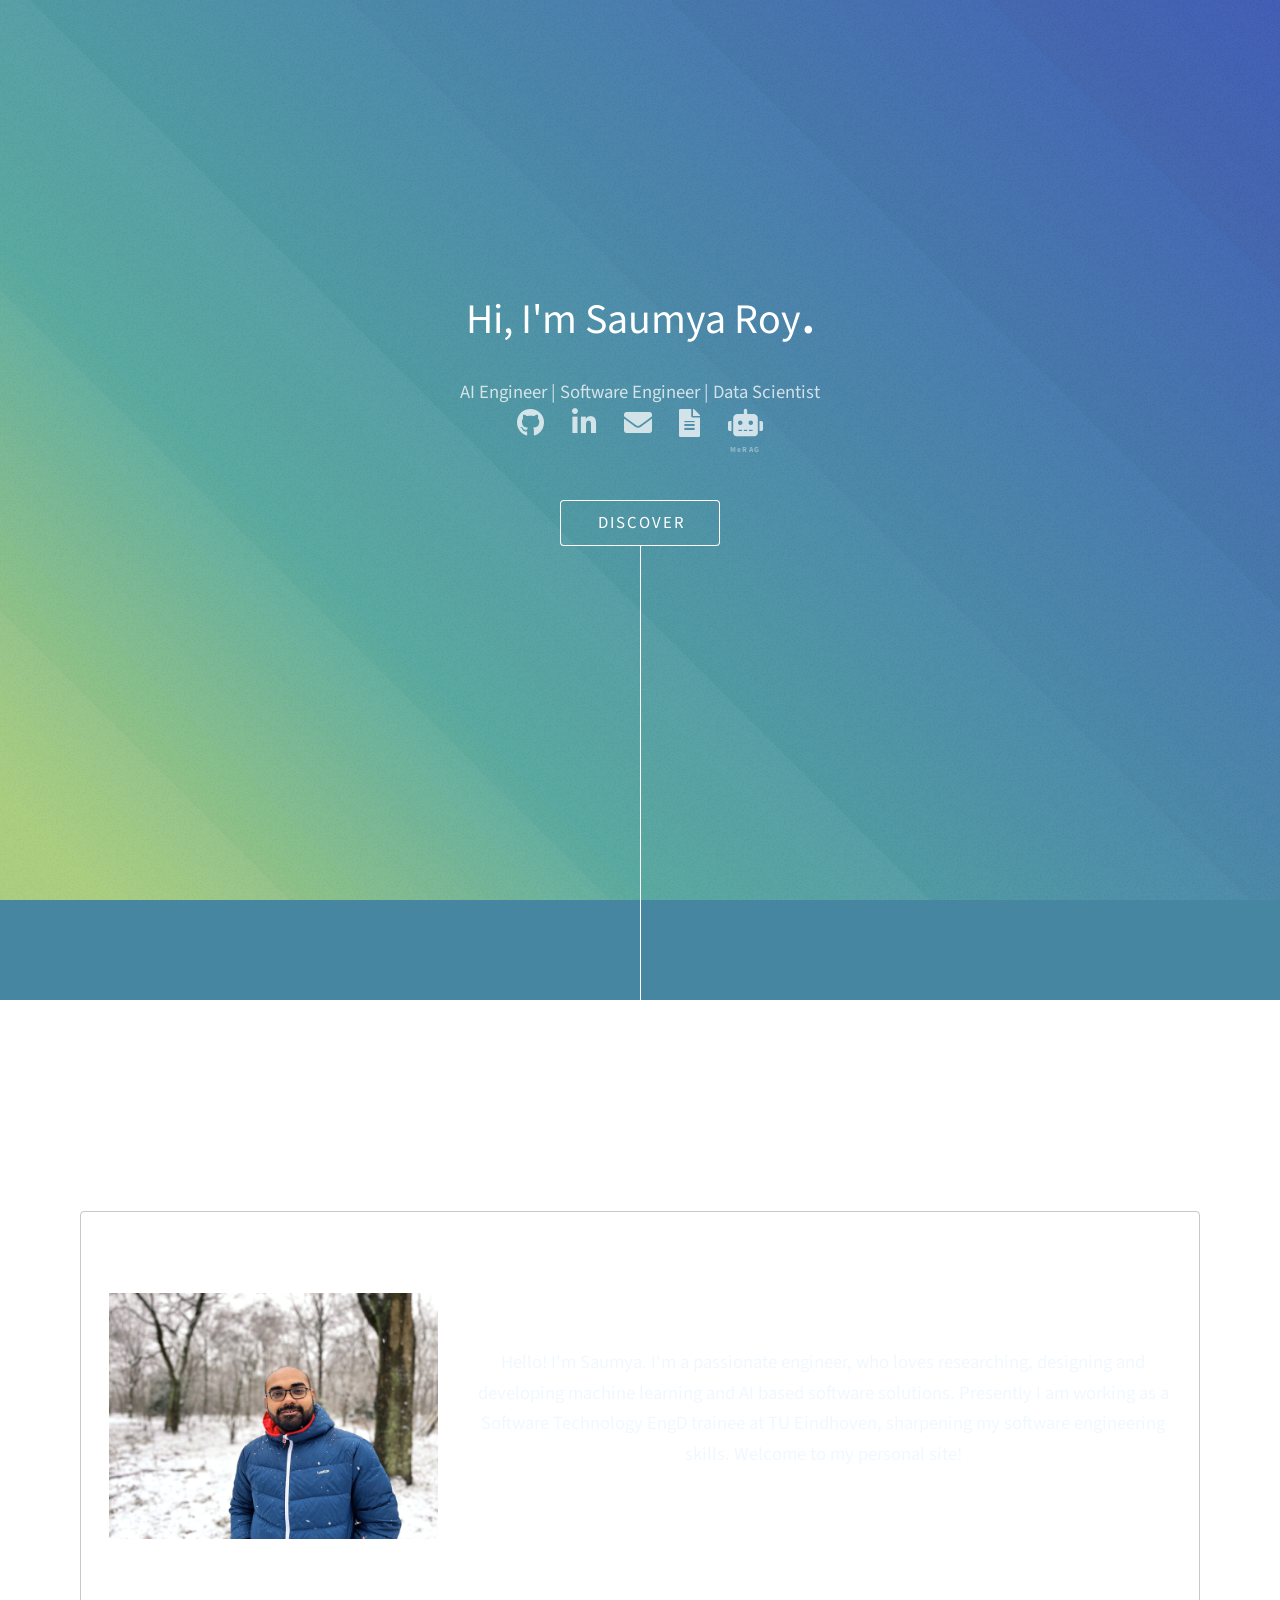
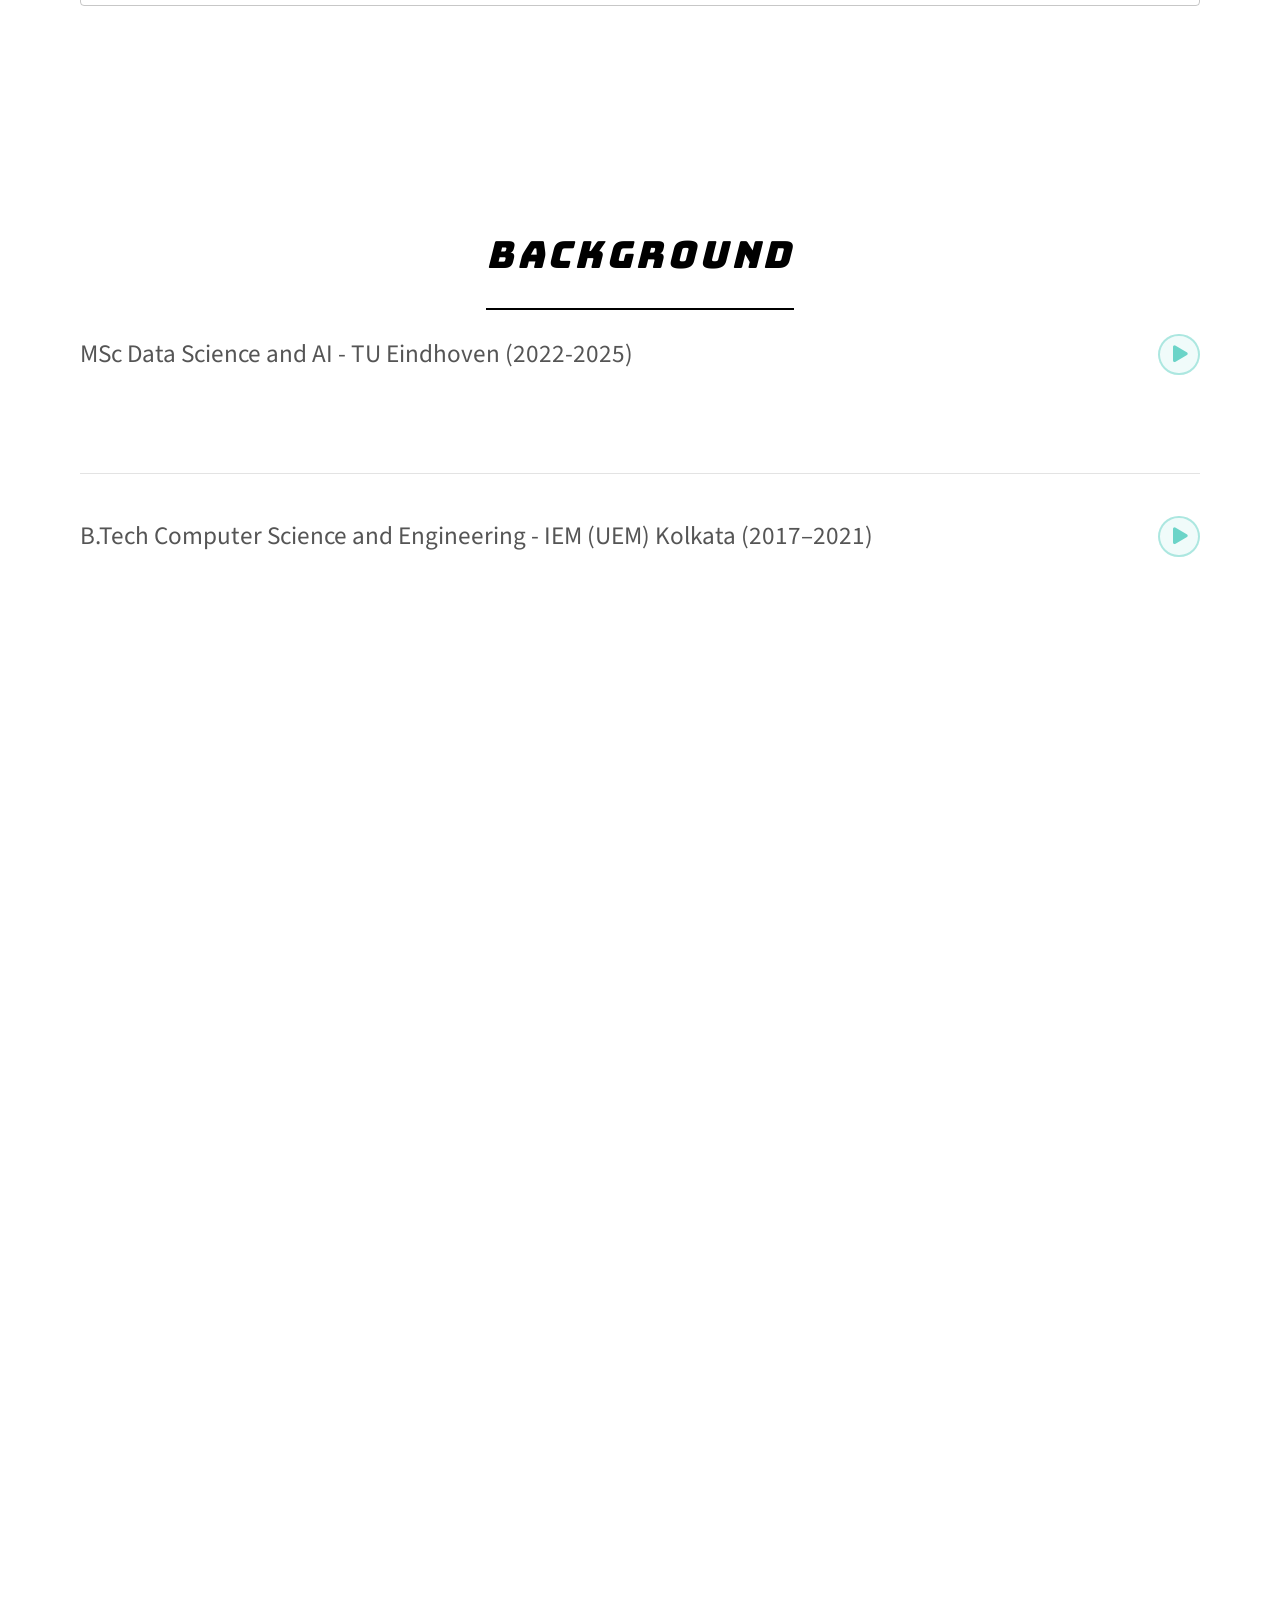
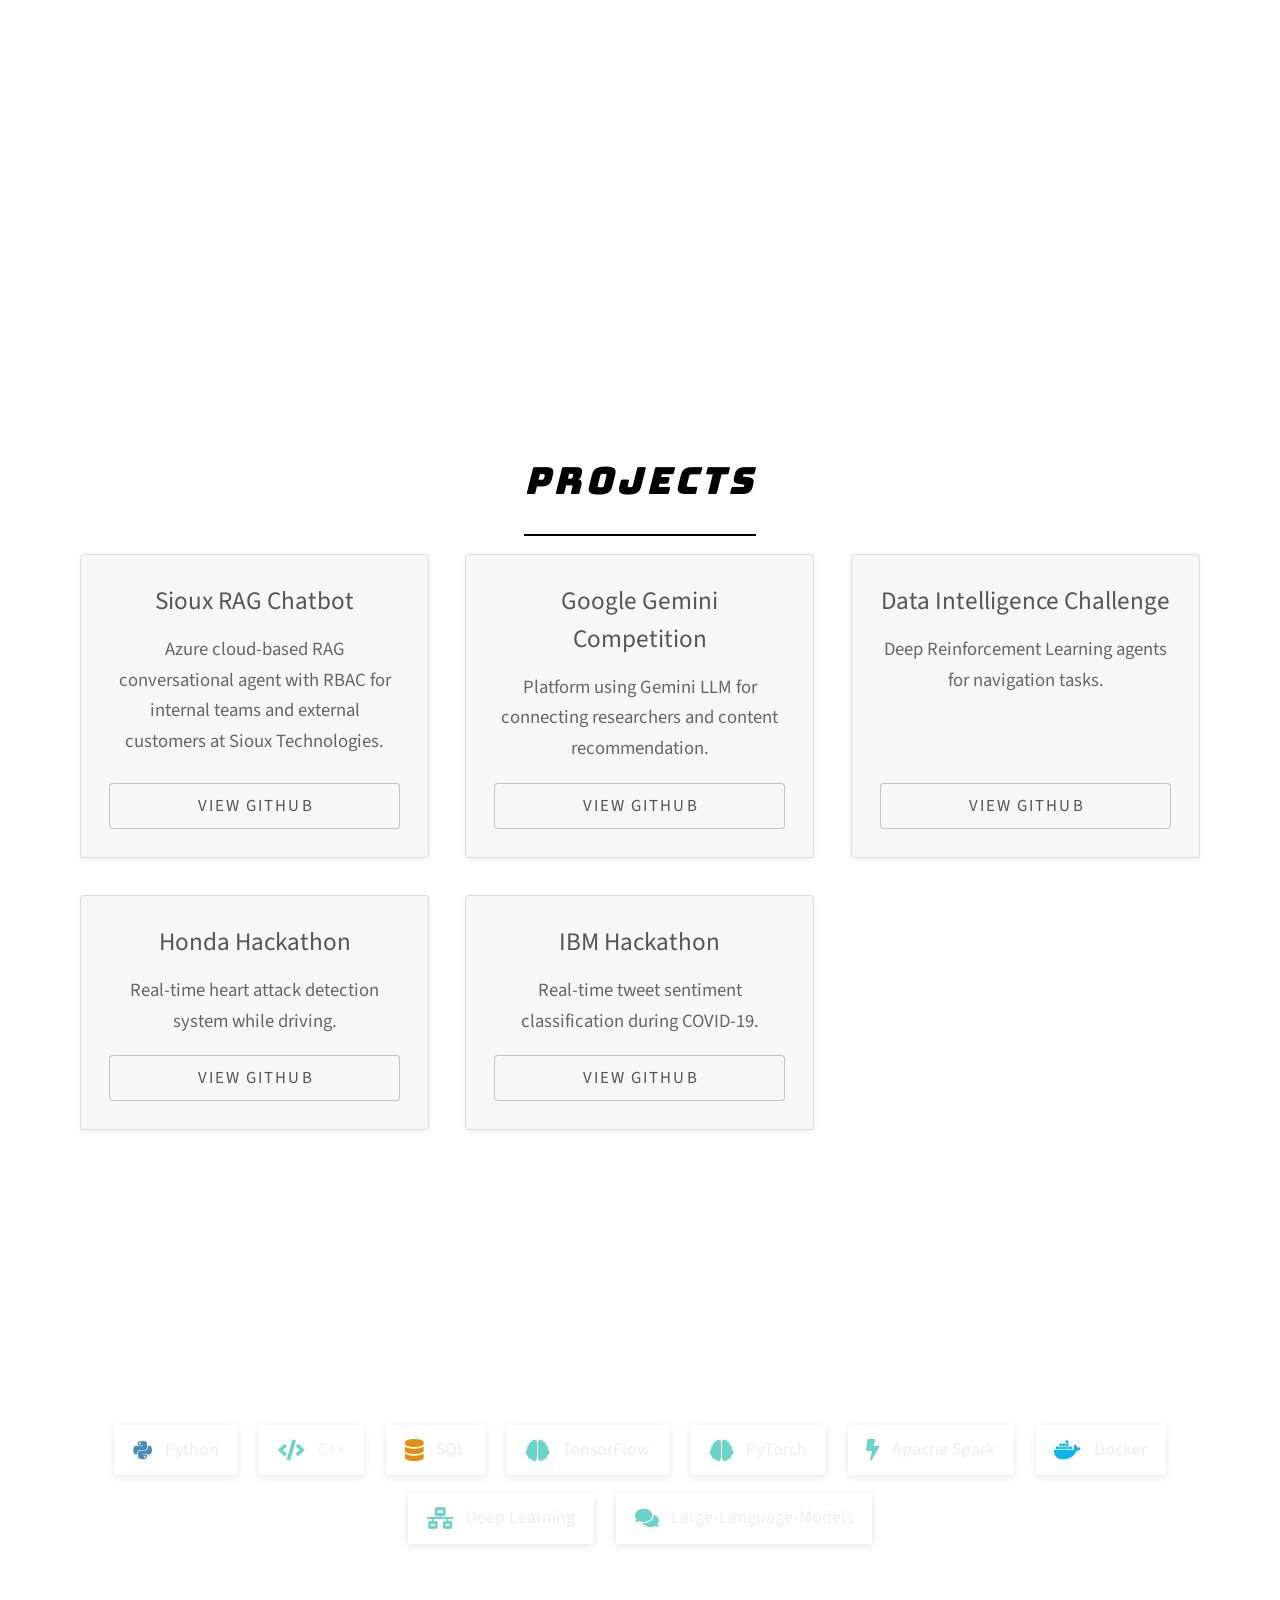
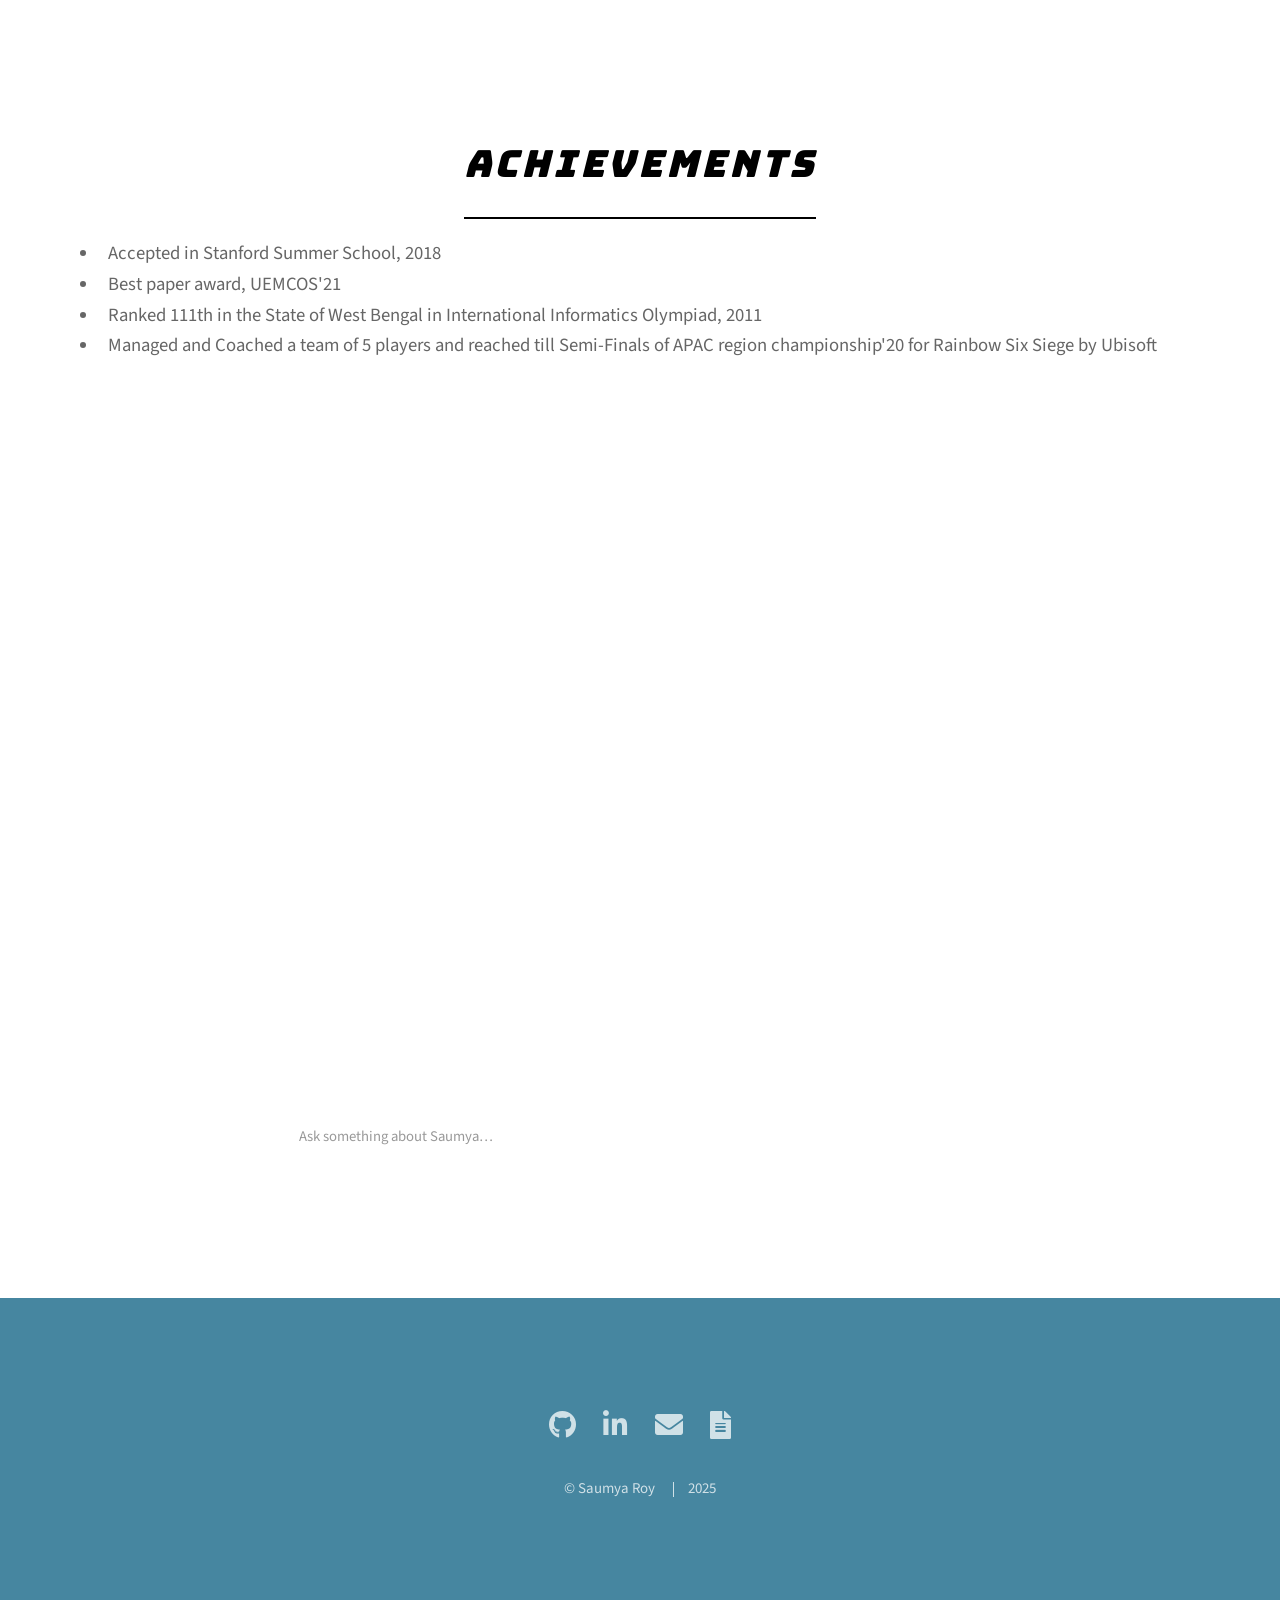
==== commit f61ab10b: "Update chatbot UI" ====
--- a/index.html
+++ b/index.html
@@ -14,6 +14,16 @@
 		<link rel="stylesheet" href="assets/css/noscript.css" />
 	</noscript>
 	<style>
+		/* ── Hero CTA button ── */
+		.pulse-btn {
+			animation: pulse-glow 2.5s ease-in-out infinite;
+		}
+
+		@keyframes pulse-glow {
+			0%, 100% { box-shadow: 0 0 0px rgba(255,255,255,0); }
+			50%       { box-shadow: 0 0 18px 4px rgba(255,255,255,0.35); }
+		}
+
 		/* ── RAG Chatbot ── */
 		.chat-wrapper {
 			max-width: 720px;
@@ -151,6 +161,10 @@
 							class="label">Email</span></a></li>
 				<li><a href="assets/Saumya_Roy_CV.pdf" class="icon solid alt fa-file-alt" target="_blank"><span
 							class="label">CV</span></a></li>
+				<li style="display:inline-flex; flex-direction:column; align-items:center; gap:3px;">
+					<a href="#rag-twin" class="icon solid alt fa-robot scrolly pulse-btn" title="Chat with My AI Twin"><span class="label">AI Twin</span></a>
+					<span style="font-size:0.48rem; letter-spacing:0.18em; opacity:0.5; font-weight:700; pointer-events:none; line-height:1;">MeRAG</span>
+				</li>
 			</ul>
 			<ul class="actions special">
 				<li><a href="#zero" class="button scrolly"><span class="discover-text-effect">Discover</span></a></li>
@@ -632,7 +646,7 @@
 	<section id="rag-twin" class="main style2 special">
 		<div class="container scroll-reveal">
 			<header class="major special">
-				<h2 class="section-title-shadow-effect">RAG Digital Twin</h2>
+				<h2 class="section-title-shadow-effect">MeRAG Virtual Avatar</h2>
 				<p style="color:rgba(255,255,255,0.55); margin-top:1.2rem; margin-bottom:2rem; font-size:0.8rem; letter-spacing:0.03em;">
 					Ask me anything about my background, projects, or experience.
 				</p>
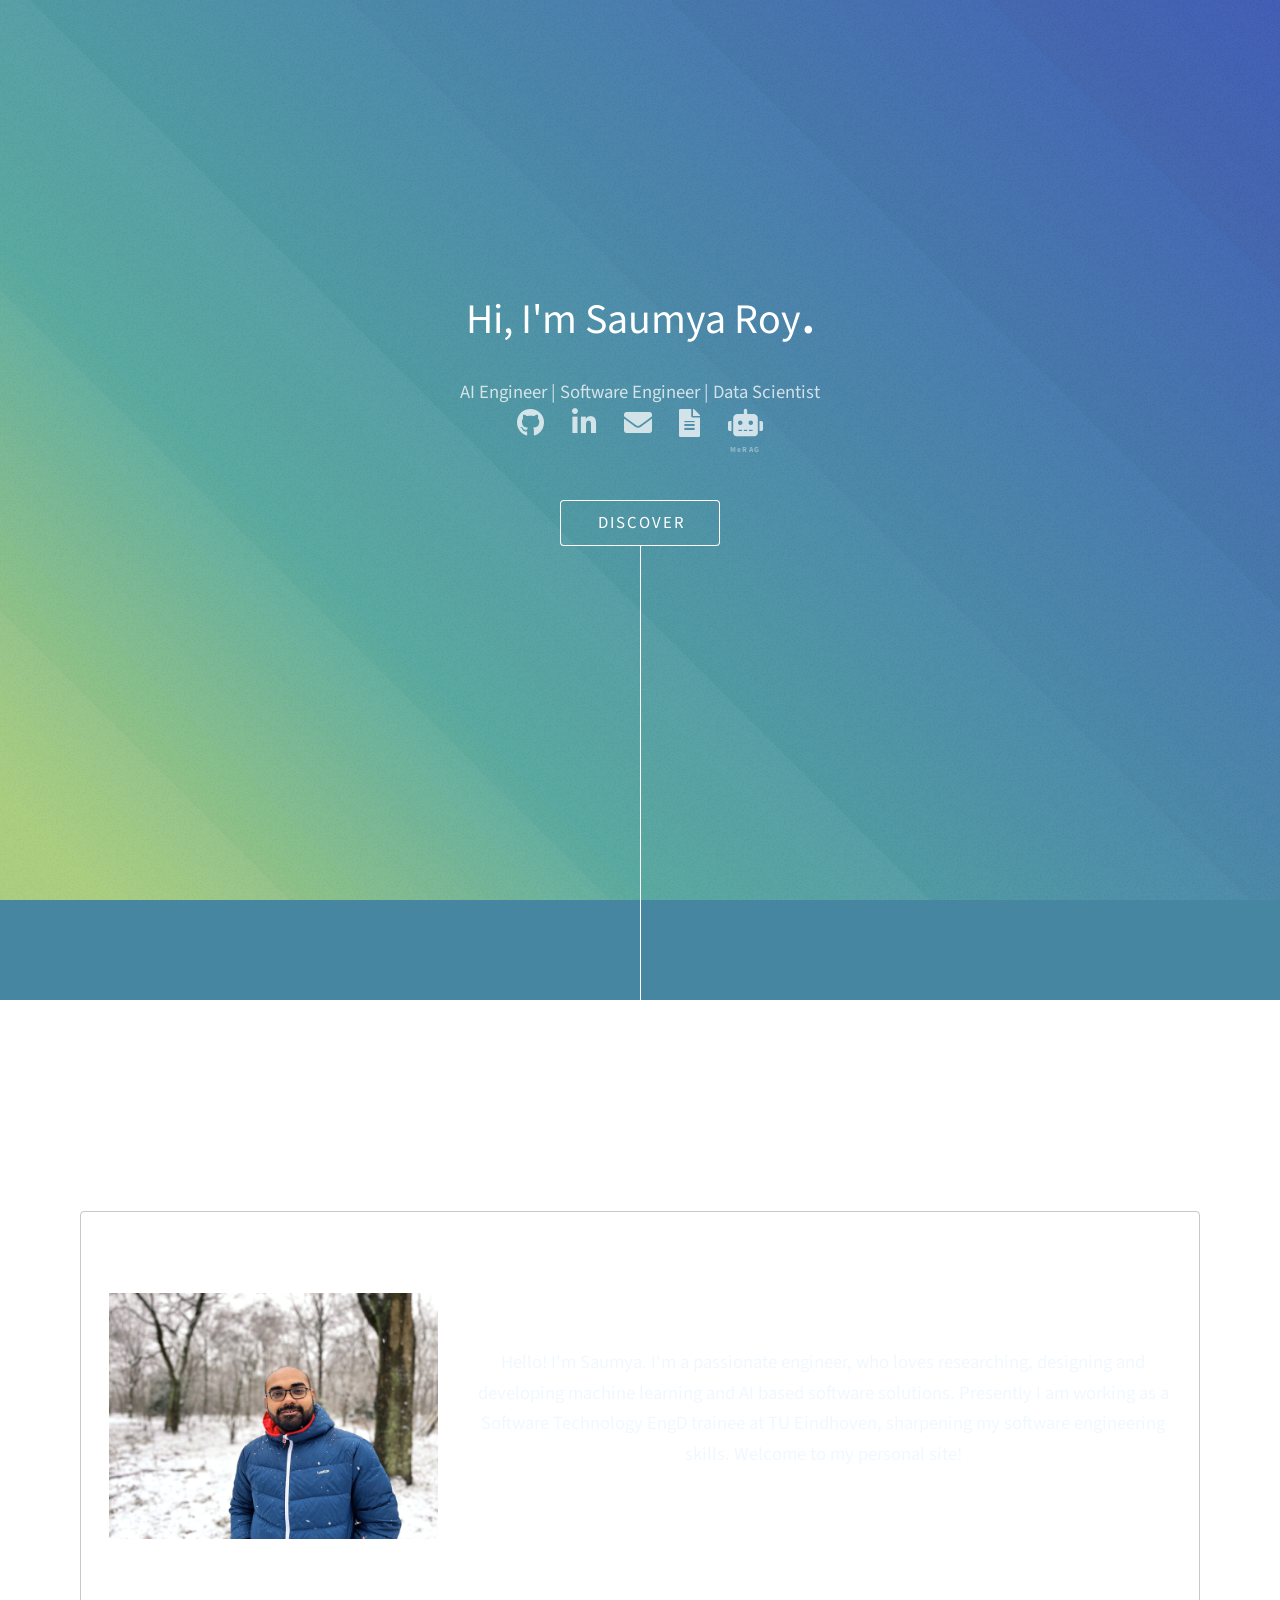
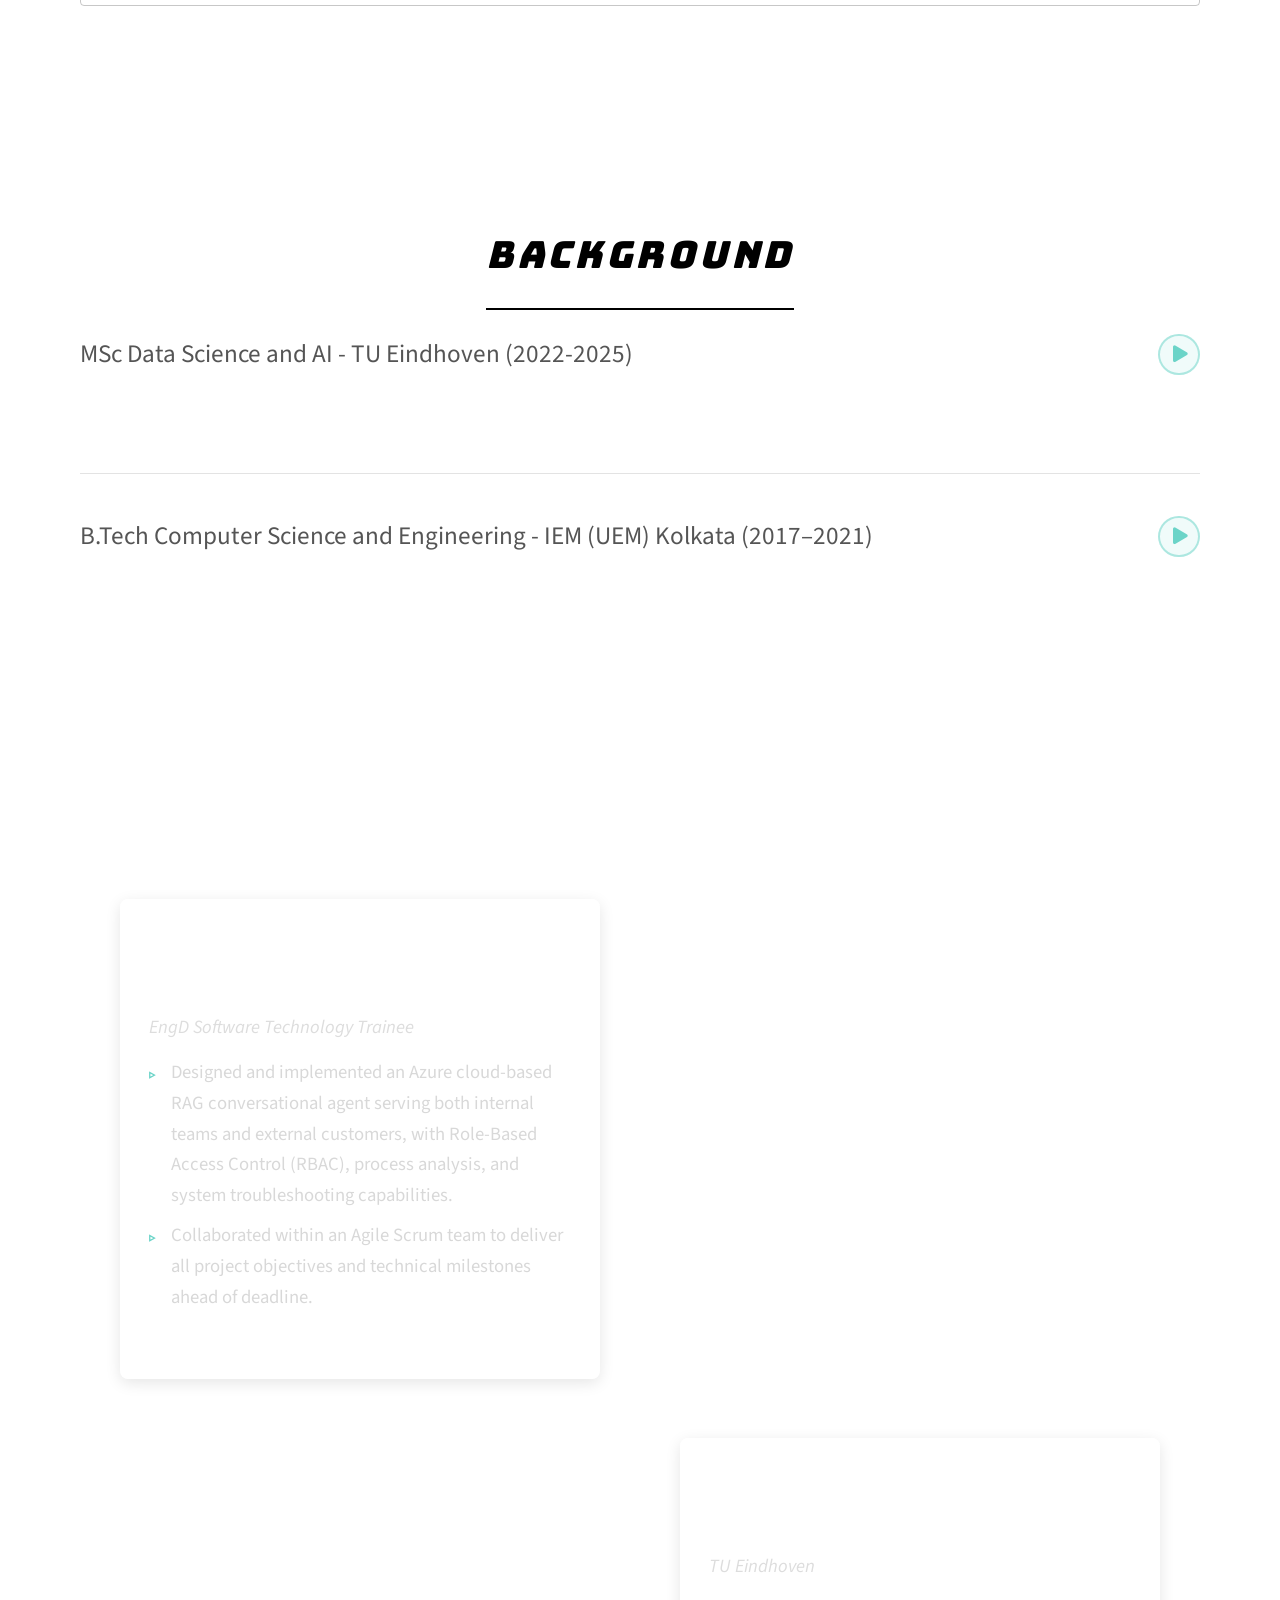
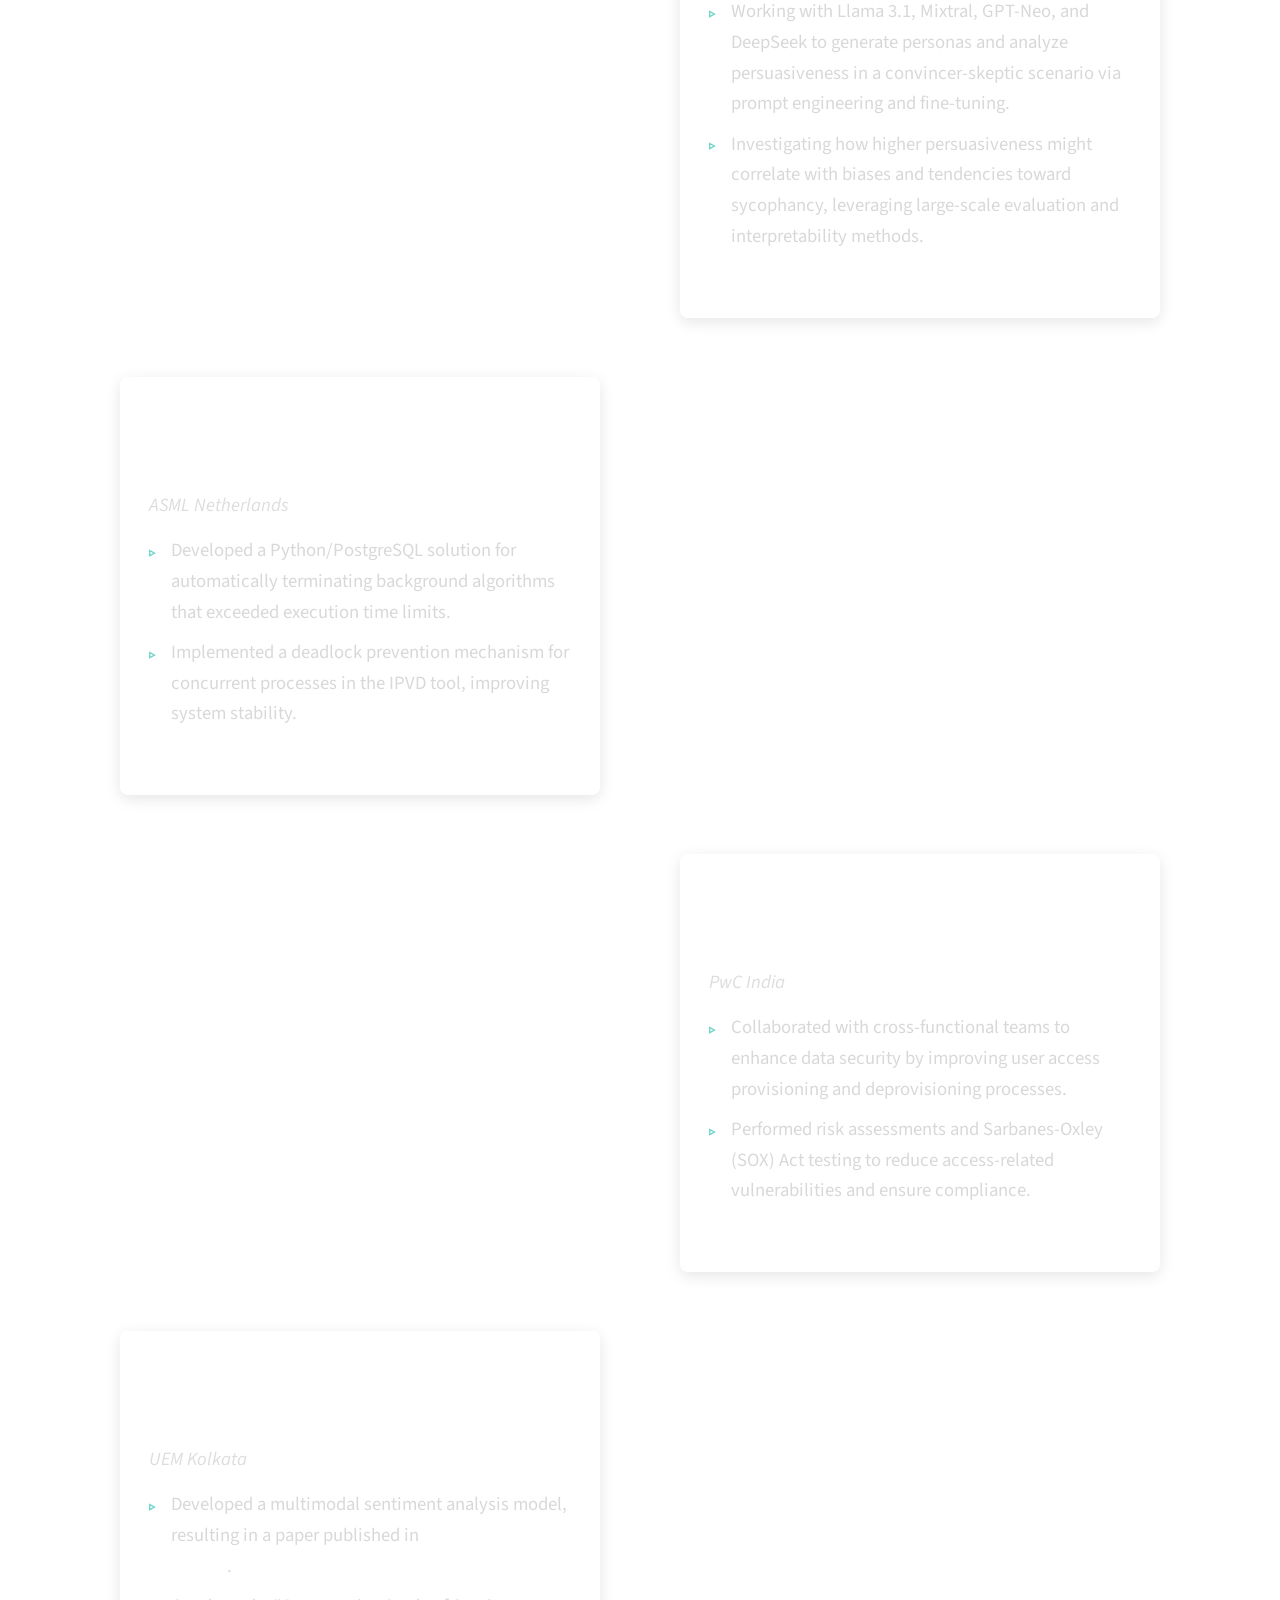
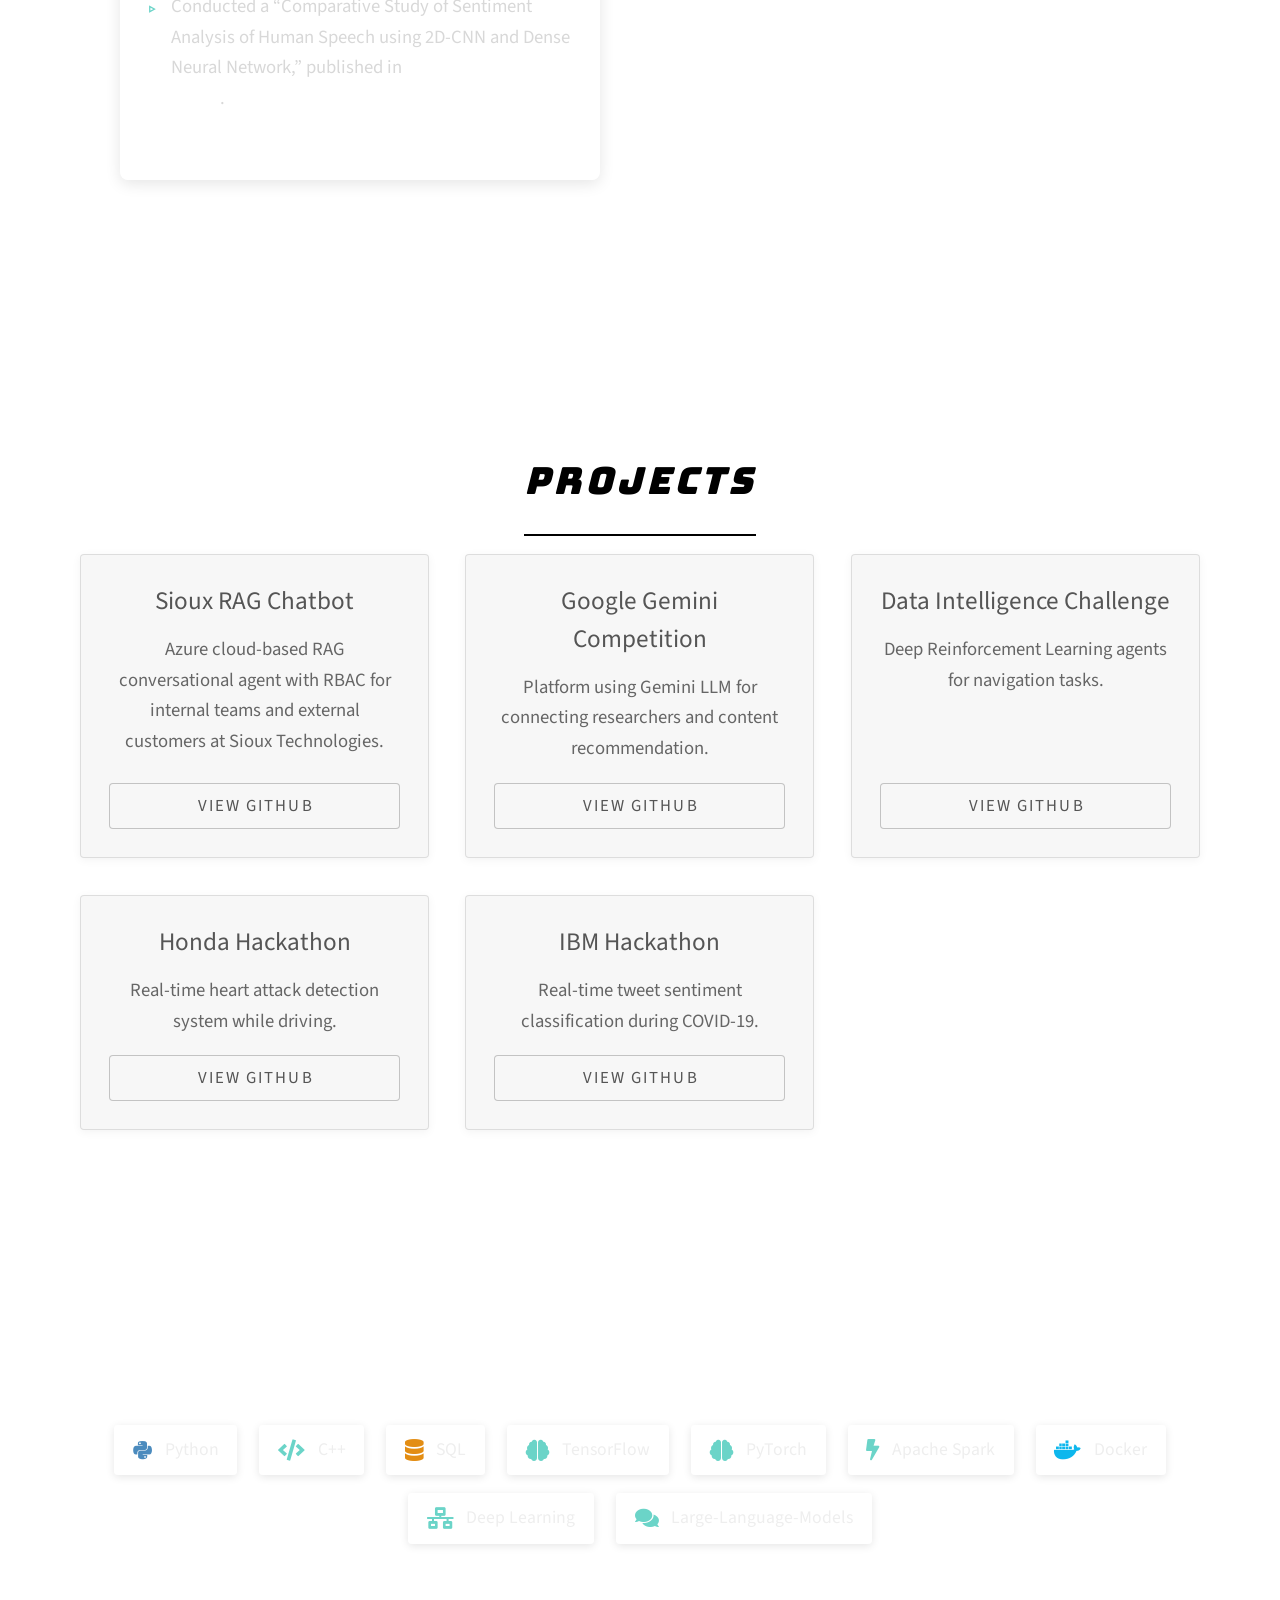
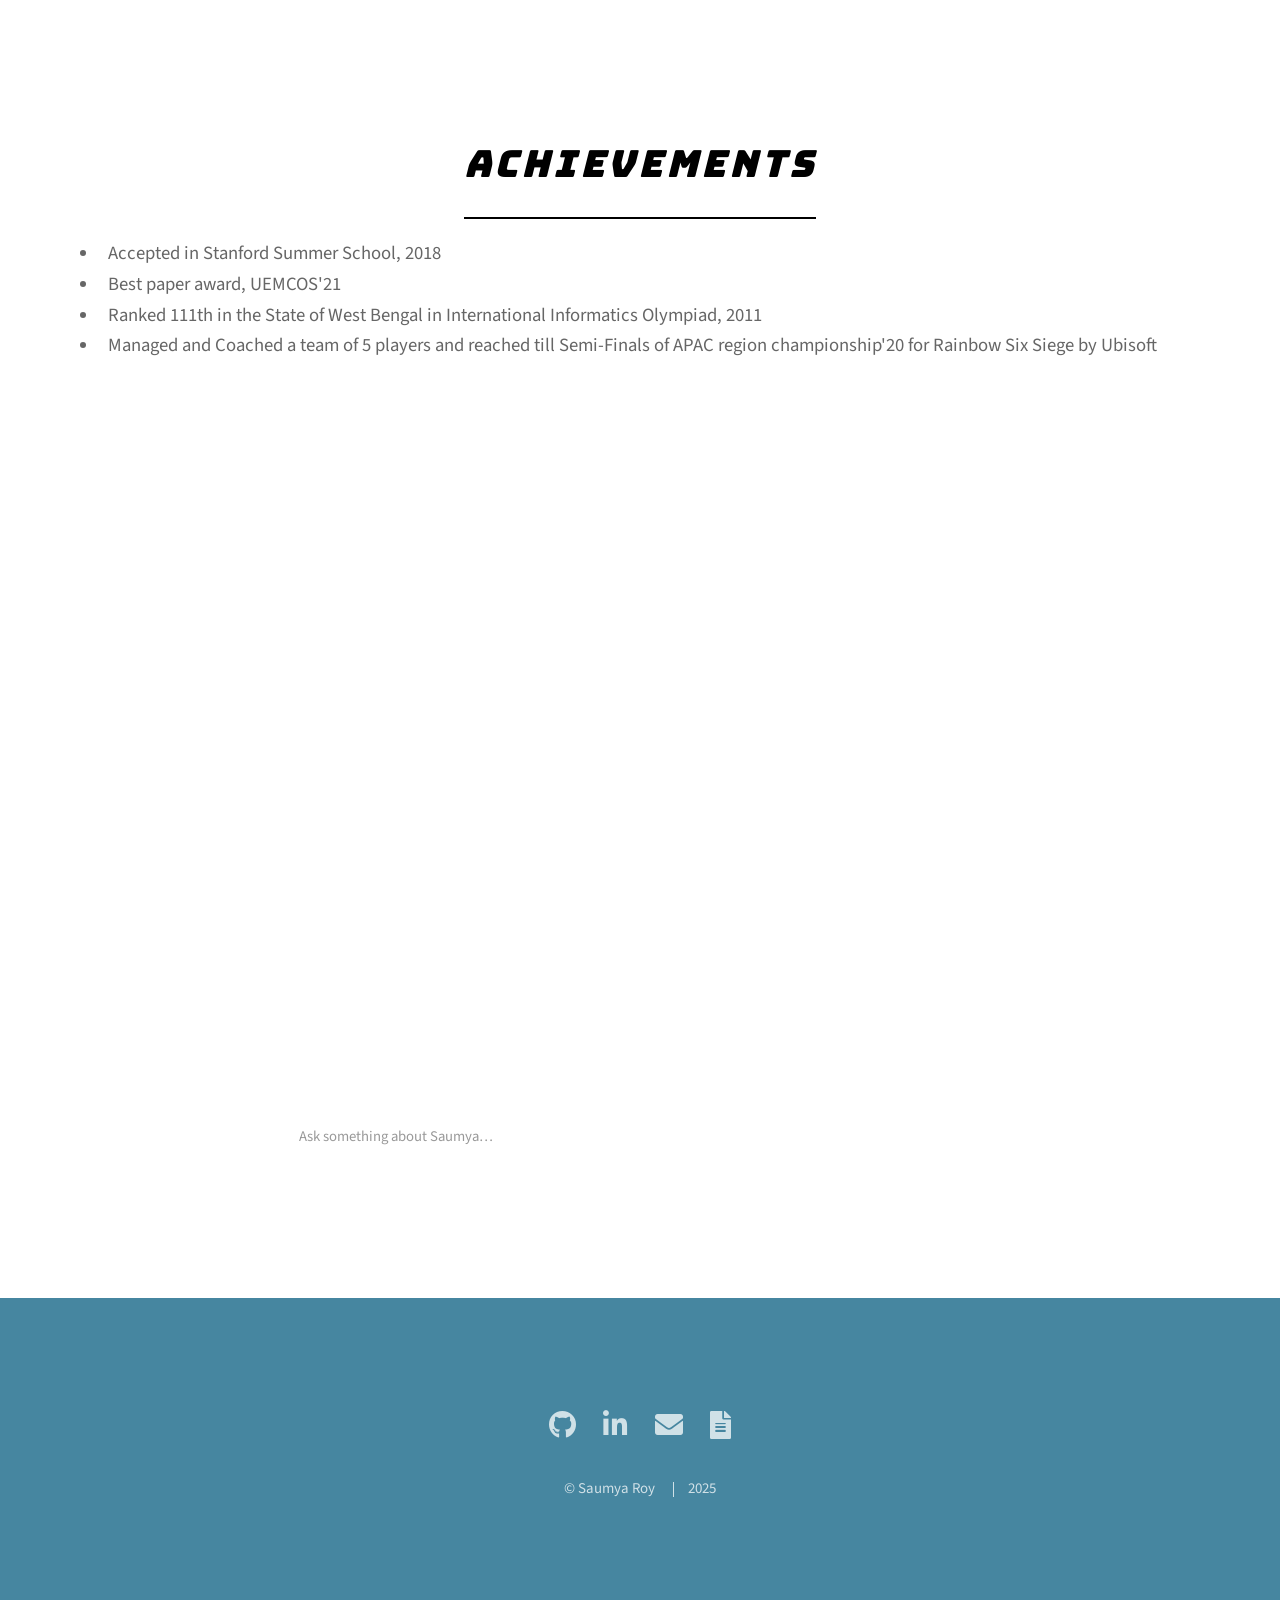
==== commit 92719733: "rate limit updated" ====
--- a/index.html
+++ b/index.html
@@ -725,7 +725,13 @@
 
 				const botMsg = document.createElement('div');
 				botMsg.className = 'msg bot';
-				botMsg.textContent = data.response || 'Sorry, I could not get a response.';
+				if (res.status === 429) {
+					botMsg.textContent = data.error || 'Too many requests. Please try again shortly.';
+				} else if (res.ok) {
+					botMsg.textContent = data.response || 'Sorry, I could not get a response.';
+				} else {
+					botMsg.textContent = data.error || 'Sorry, something went wrong. Please try again.';
+				}
 				log.appendChild(botMsg);
 			} catch (err) {
 				typing.remove();
